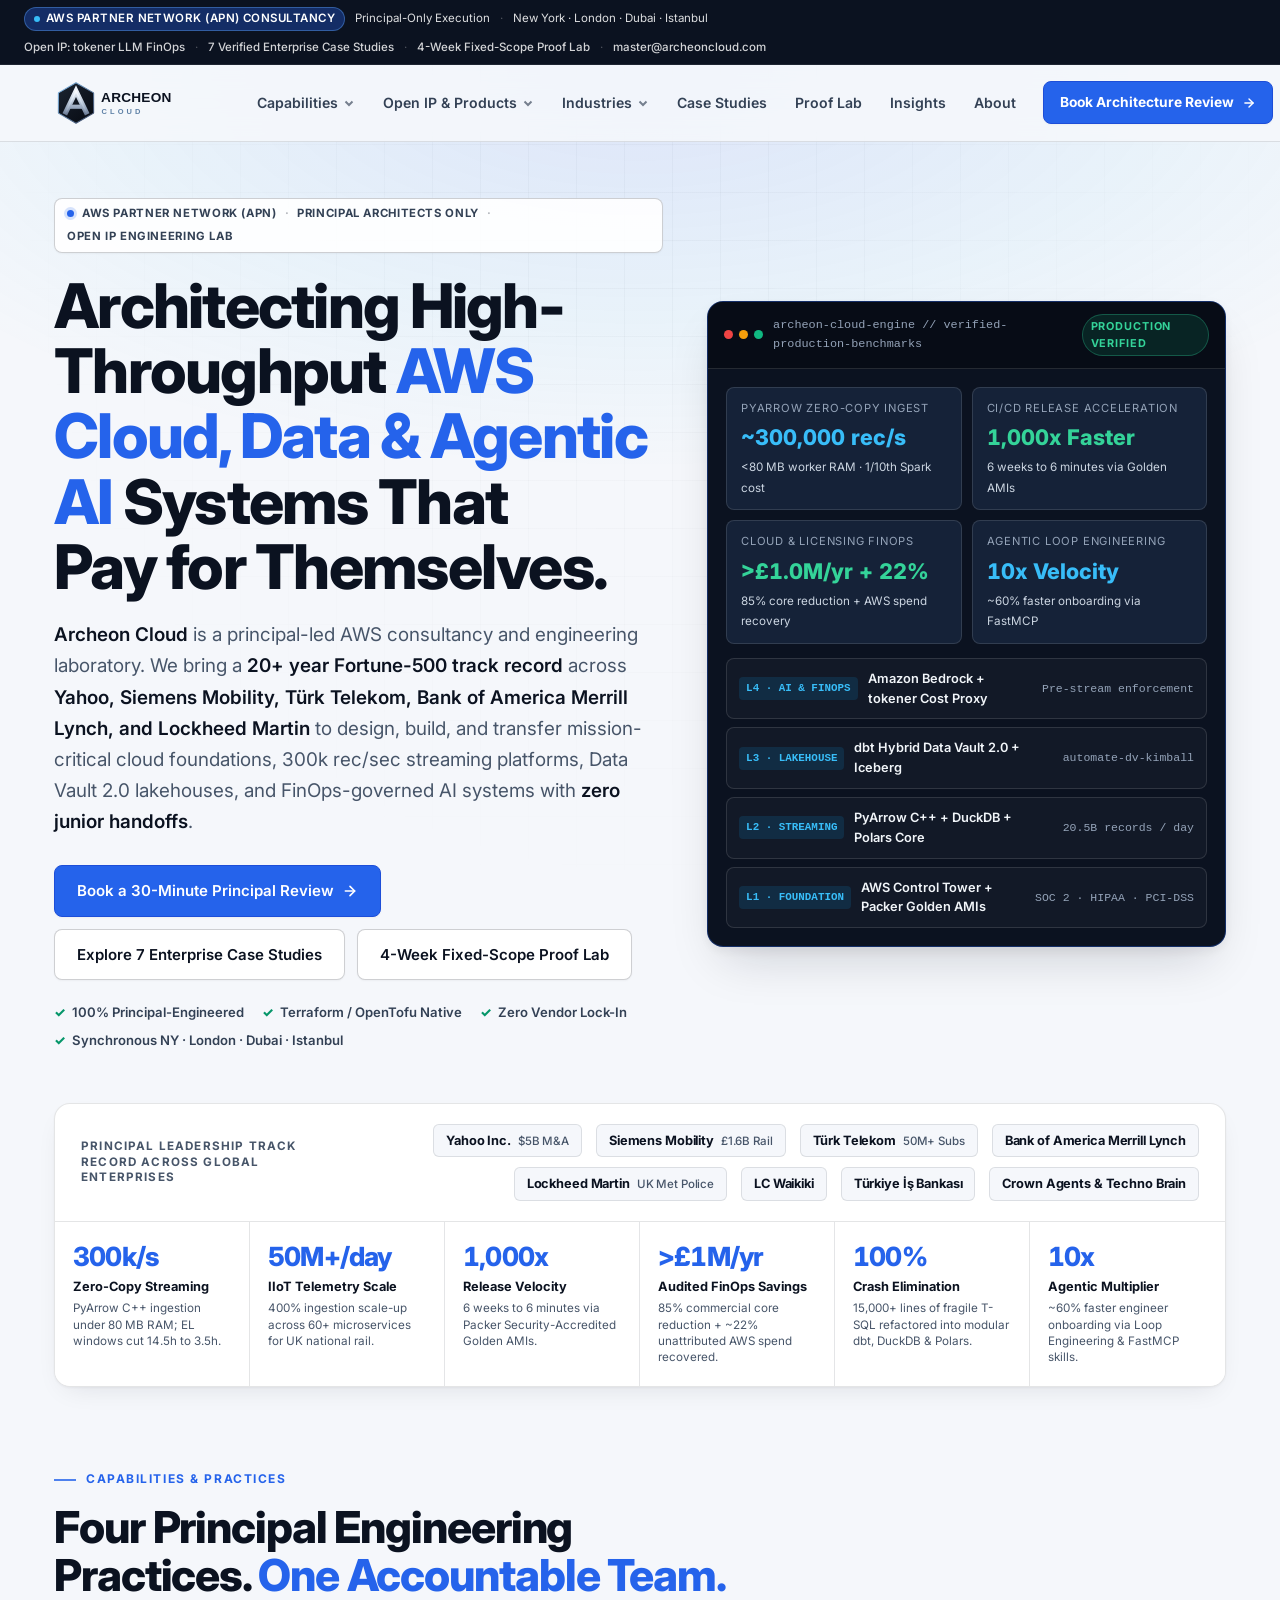
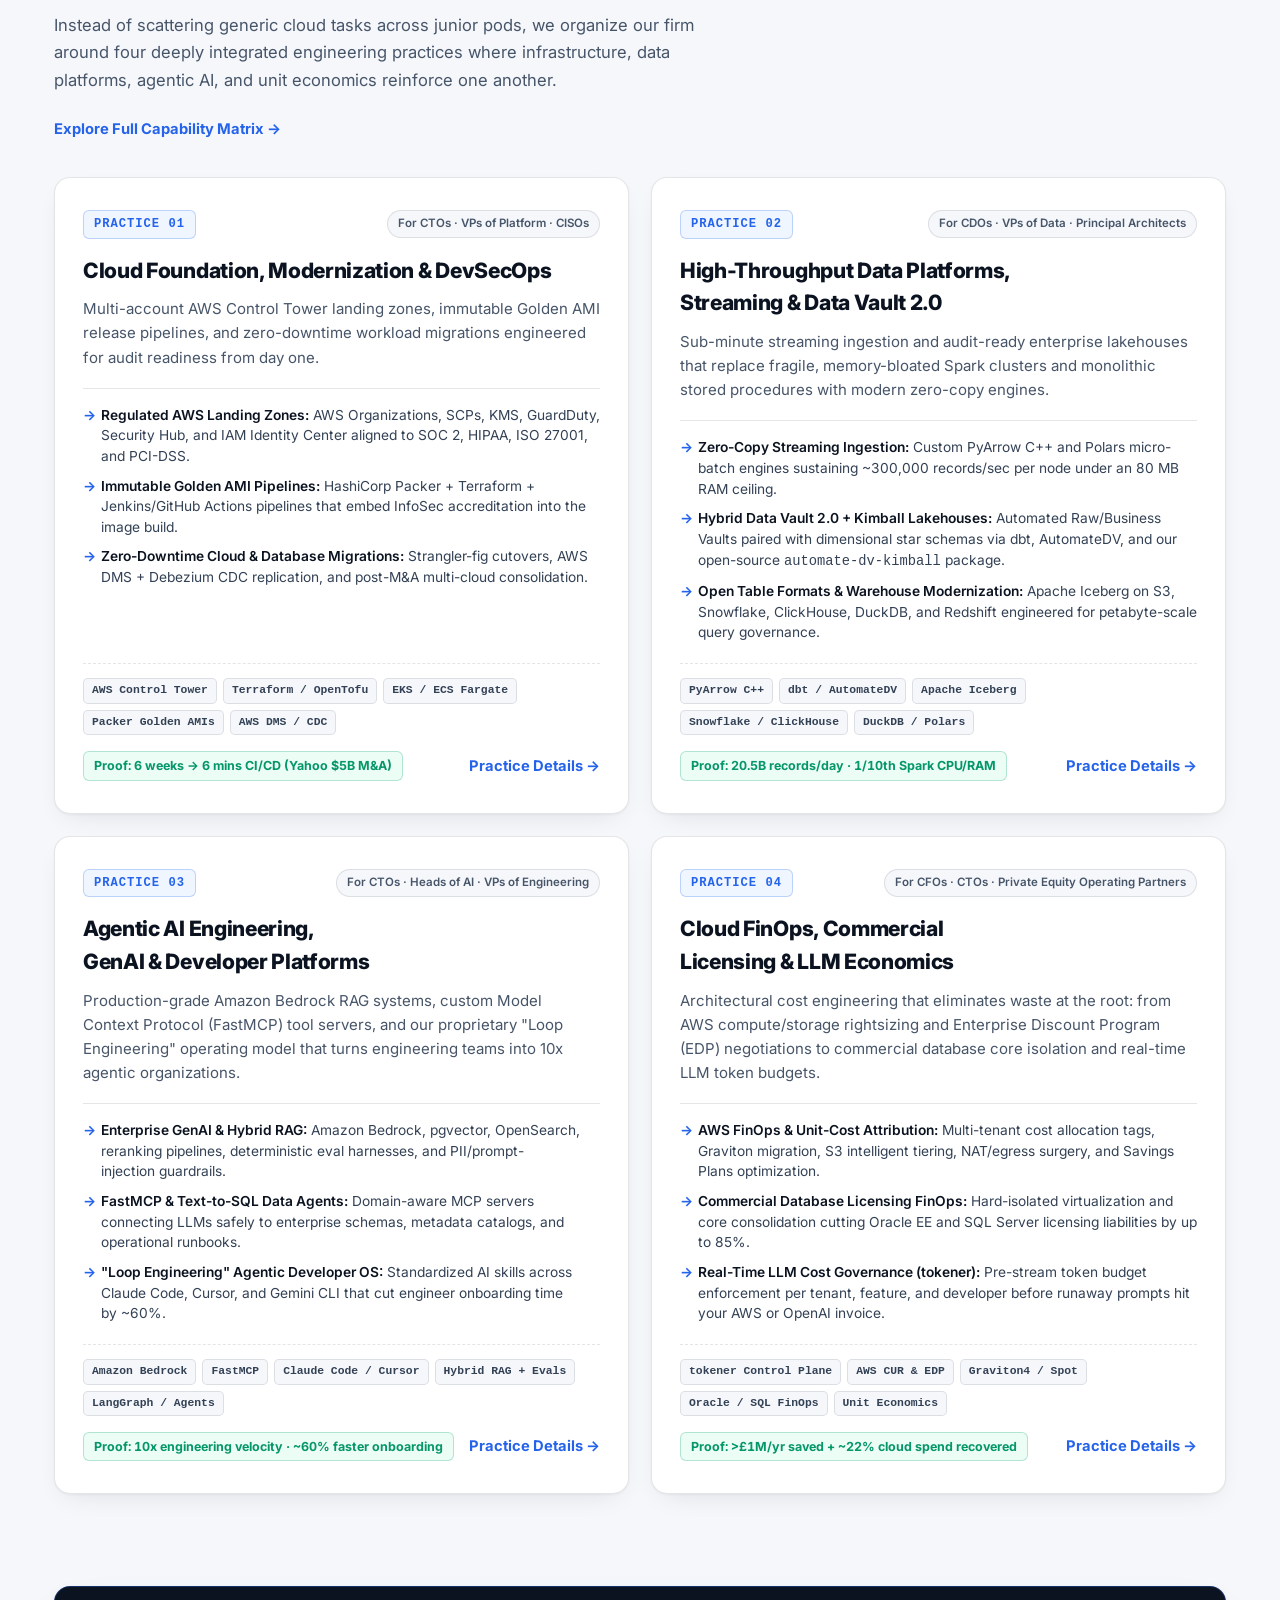
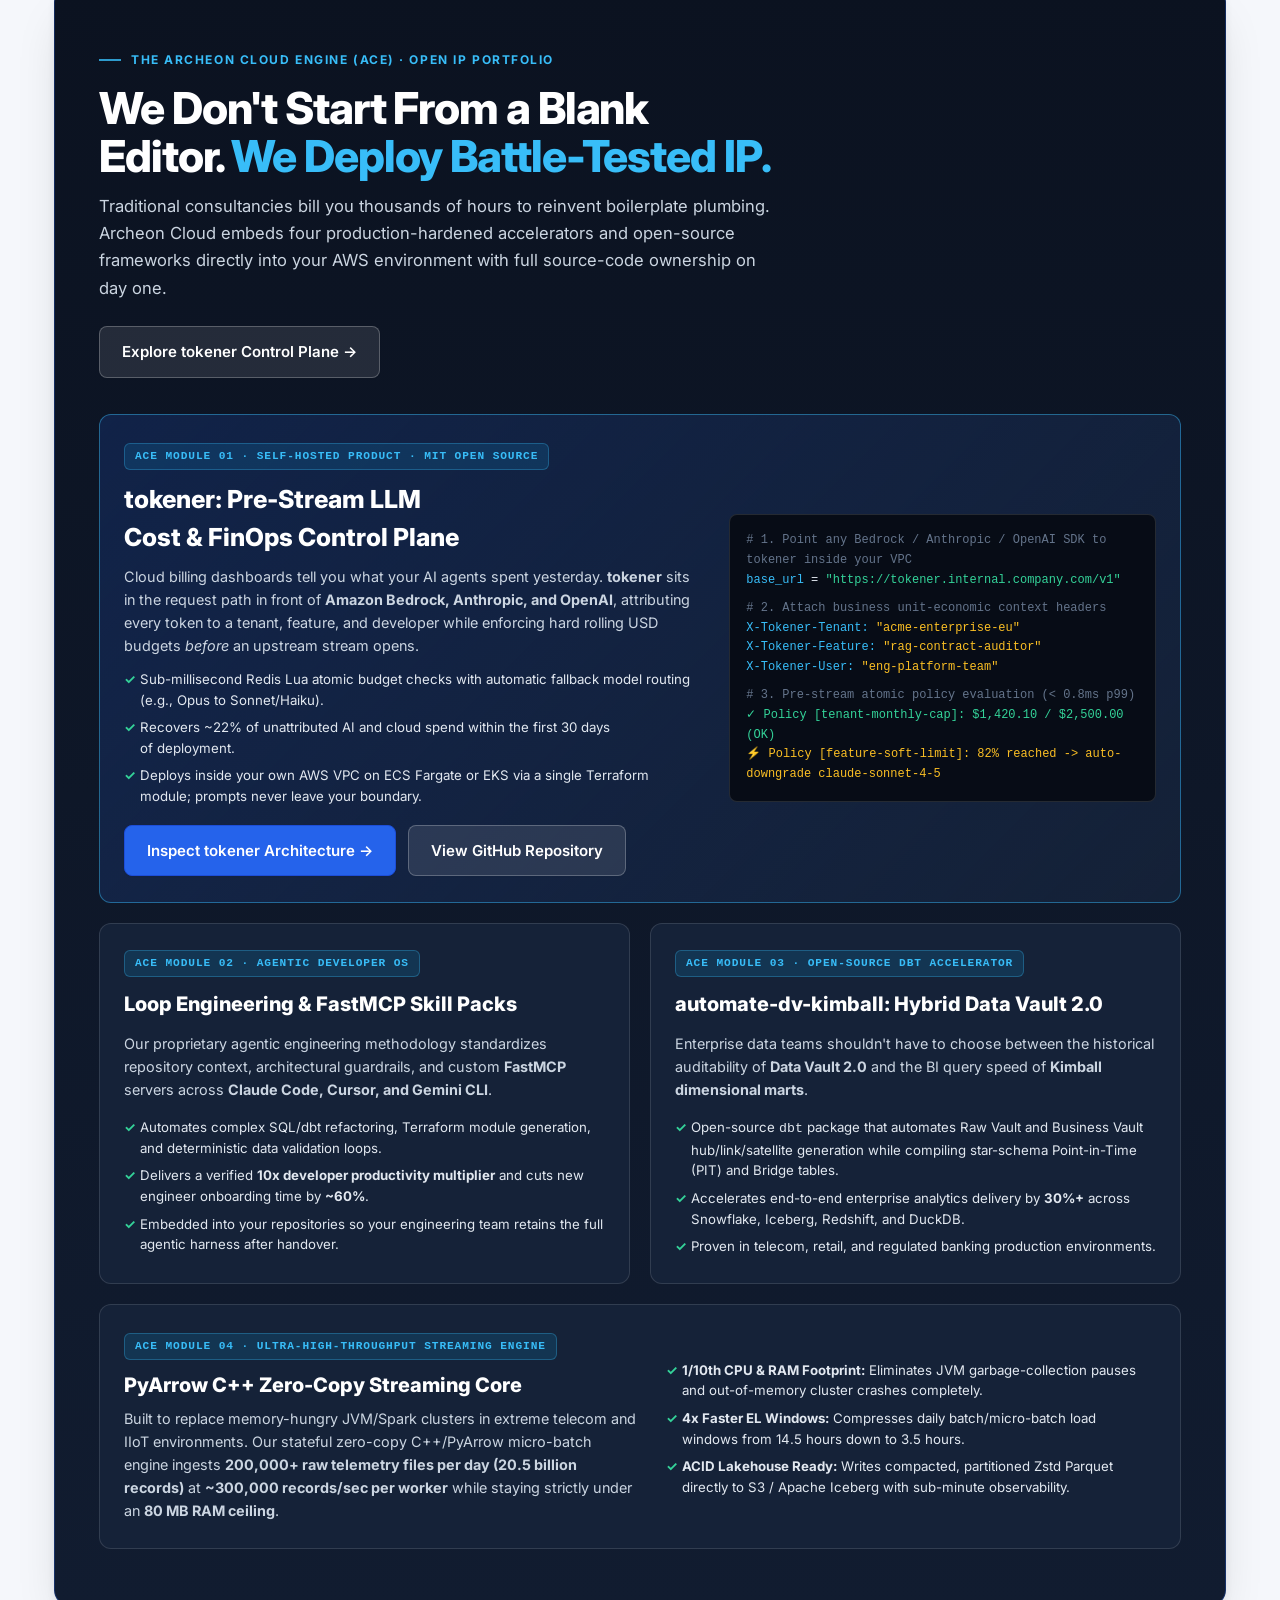
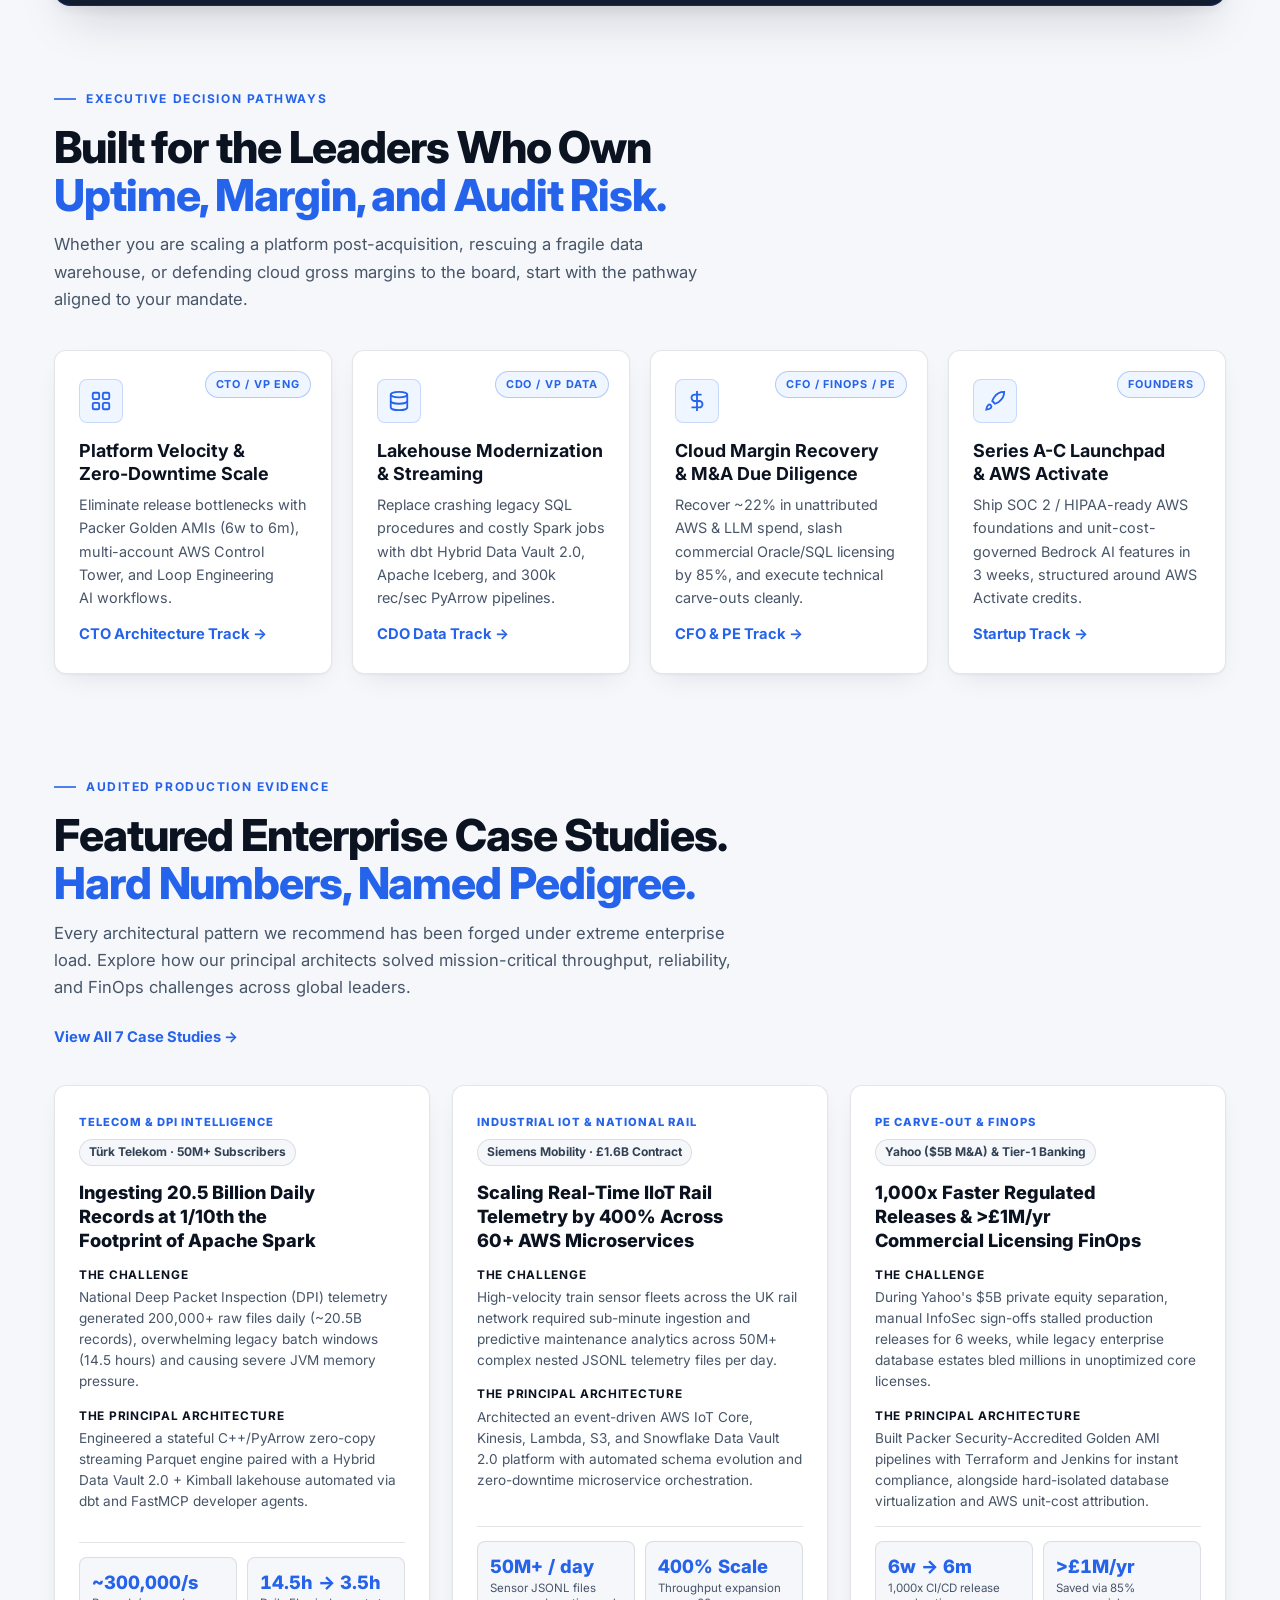
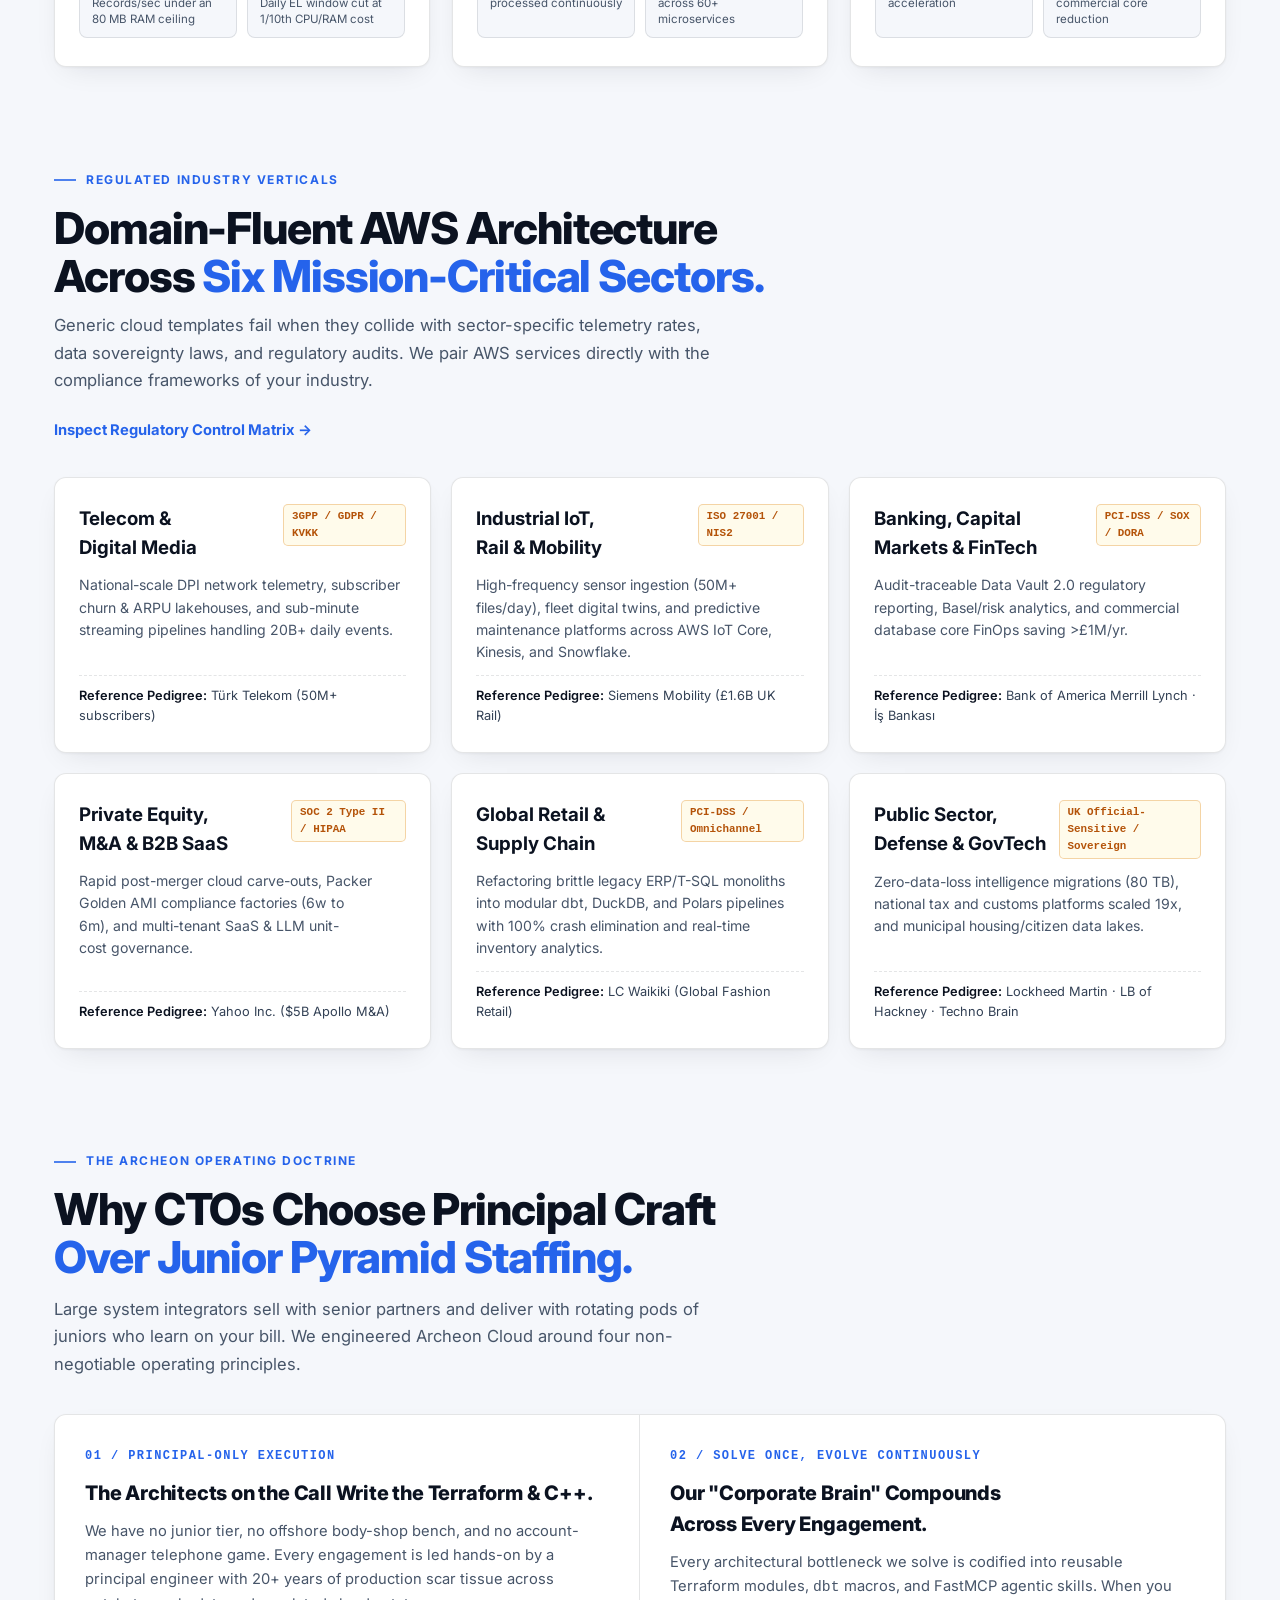
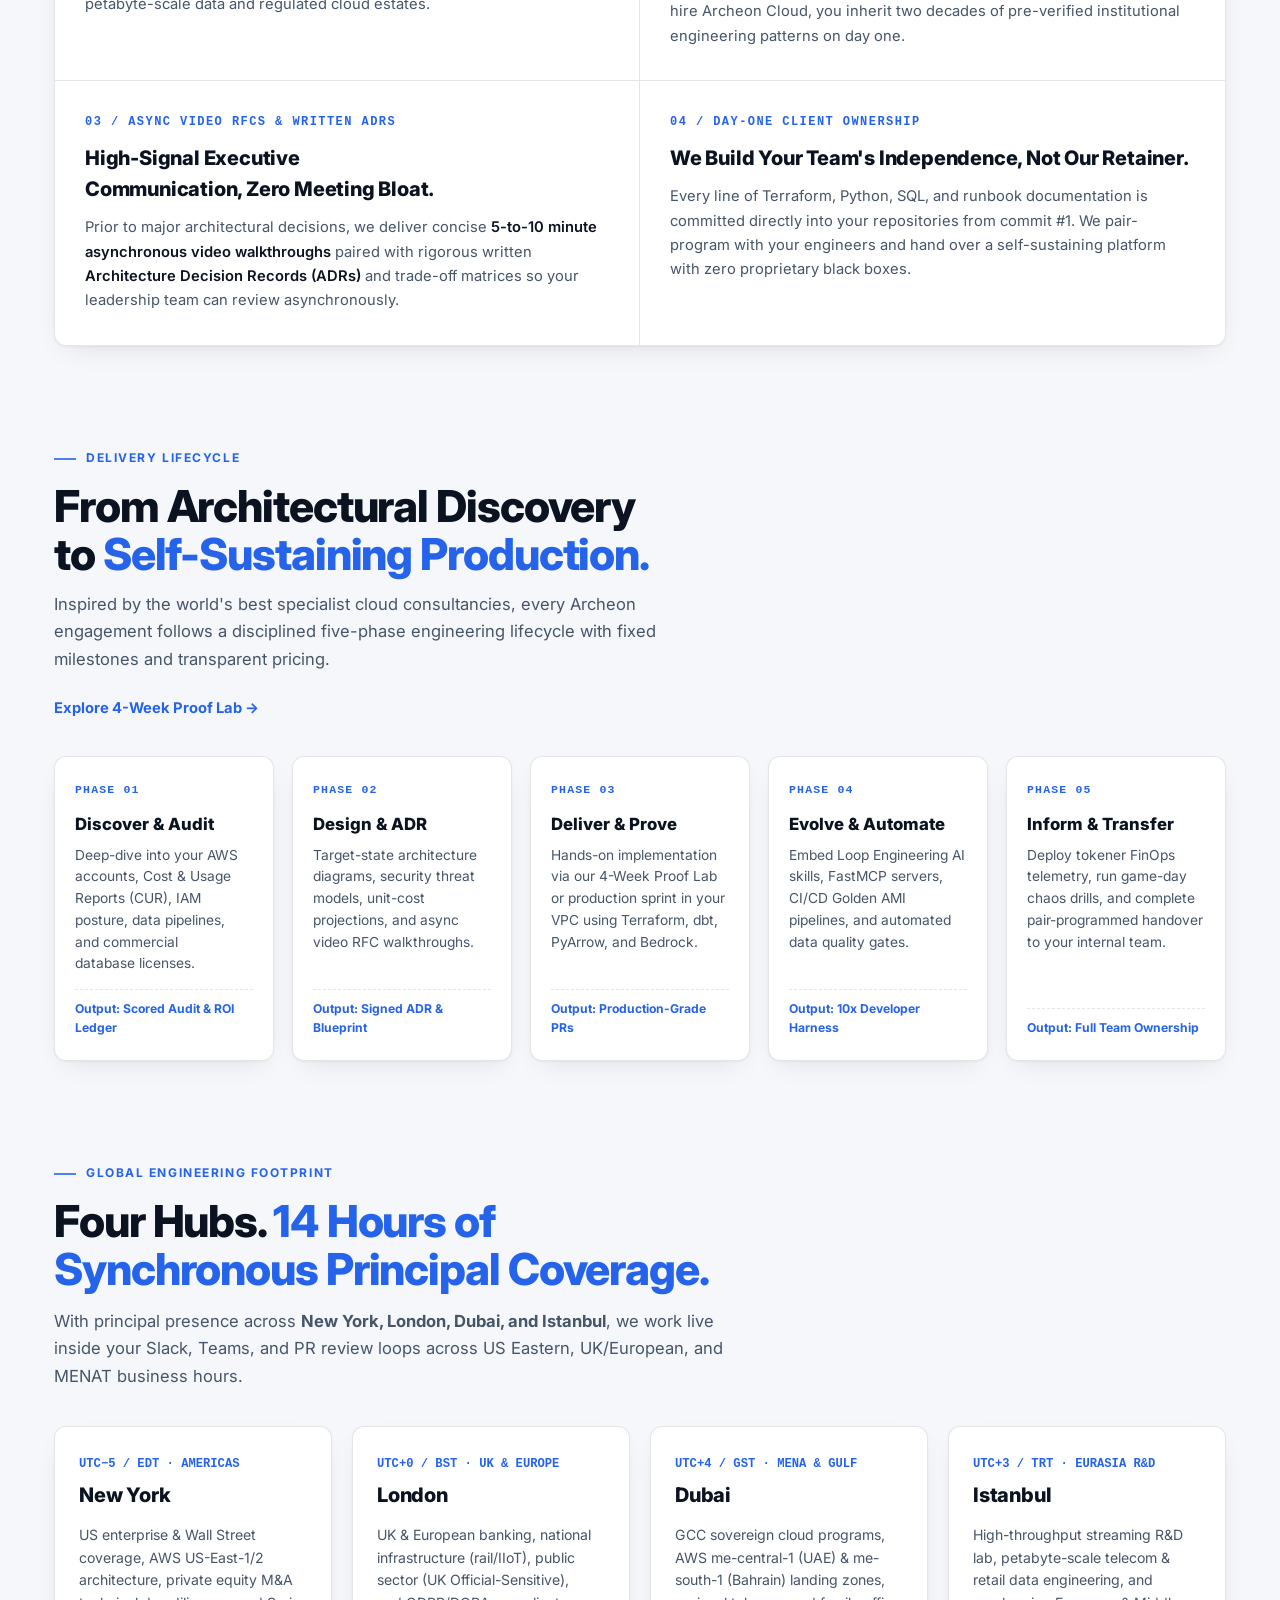
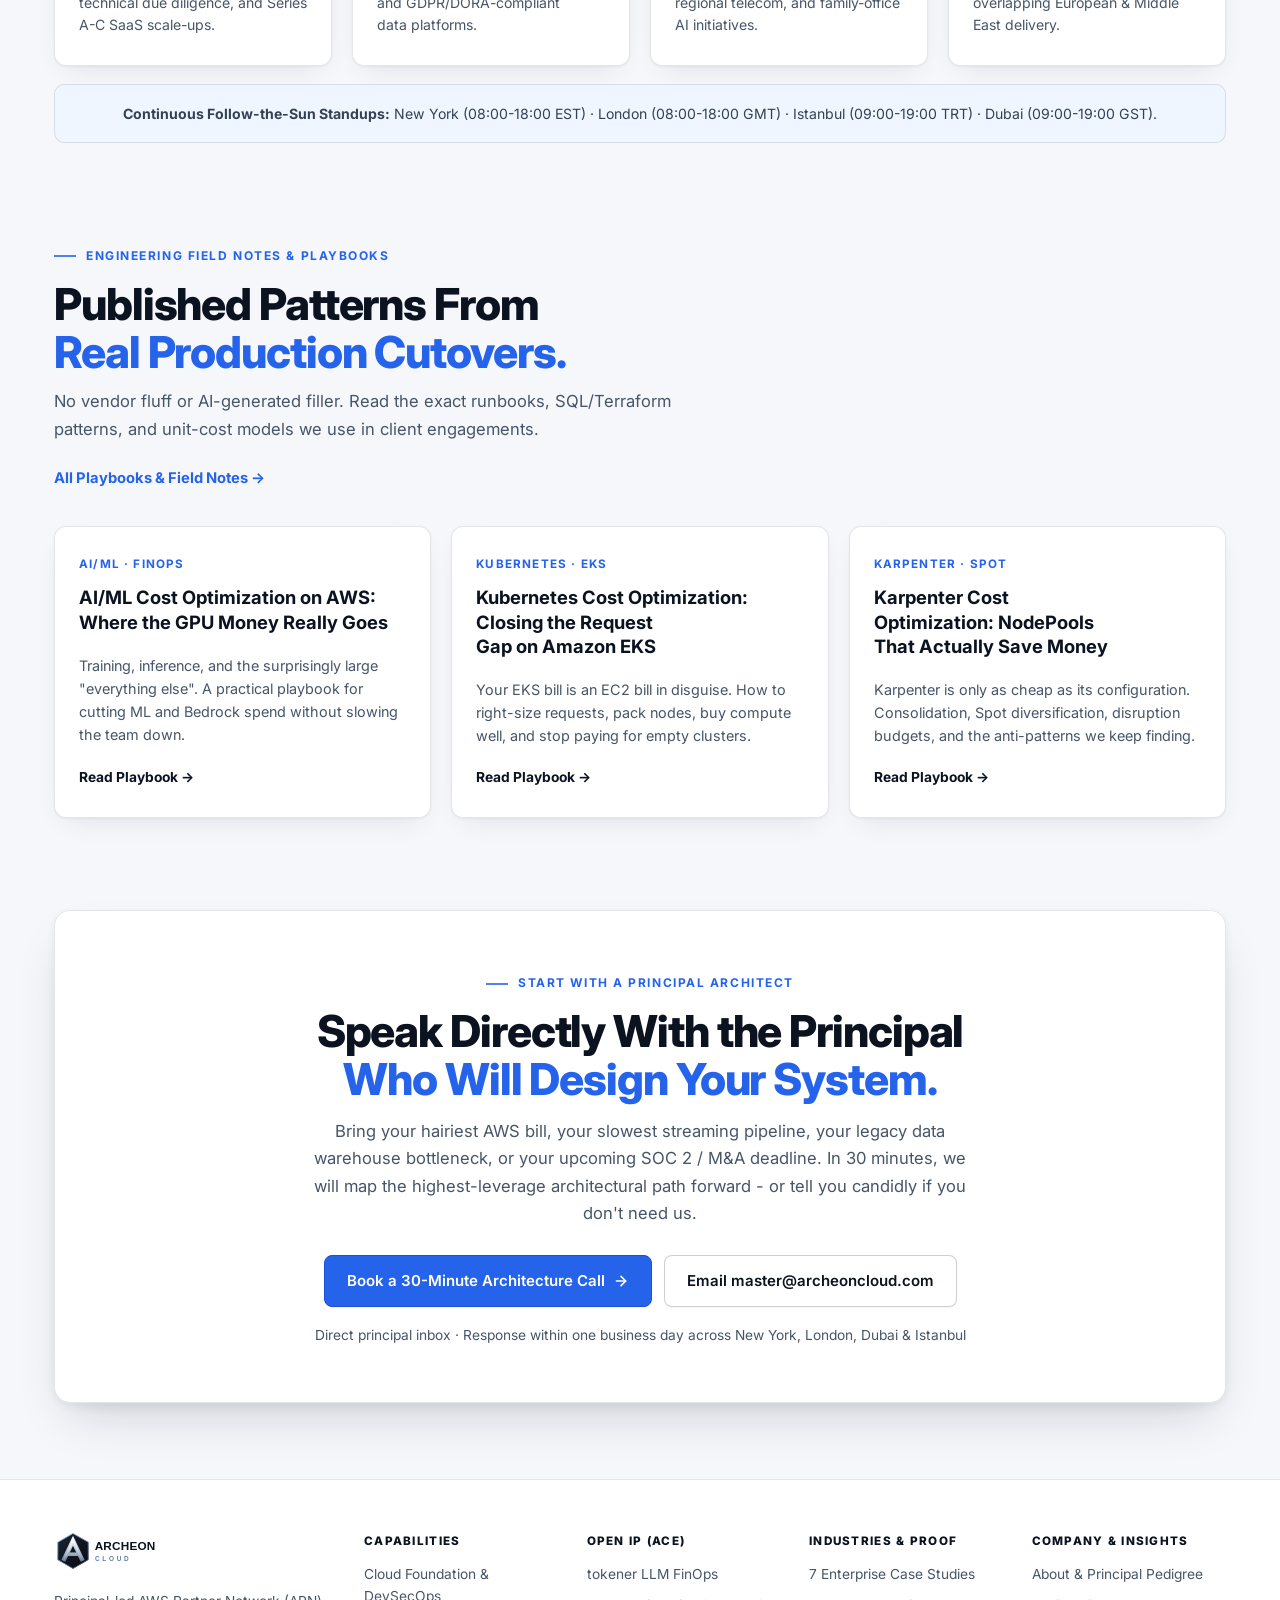
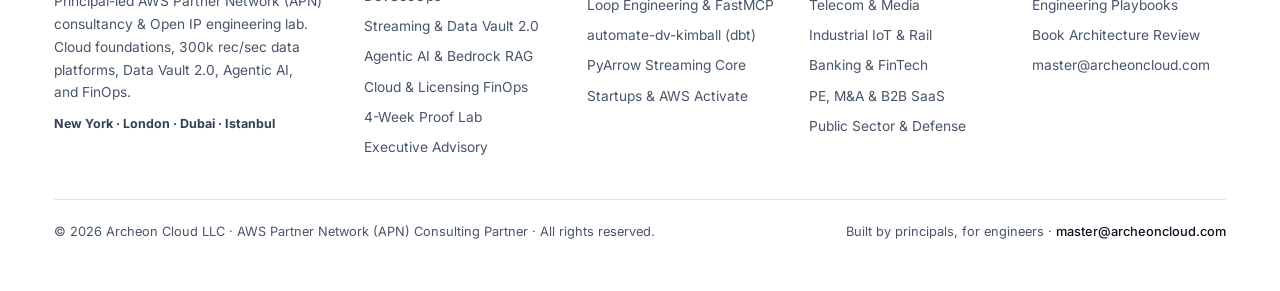
==== index.html @ 1dd48263 "Launch institutional static website for archeoncloud.com" ====
<!DOCTYPE html>
<html lang="en">
<head>
<meta charset="UTF-8" />
<meta name="viewport" content="width=device-width, initial-scale=1.0" />
<title>Archeon Cloud - Principal AWS Architecture, Data Platforms, Agentic AI &amp; FinOps Consultancy</title>
<meta name="description" content="Archeon Cloud LLC is a principal-led AWS Partner Network (APN) consultancy and Open IP engineering lab. We architect regulated AWS landing zones, 300k rec/sec zero-copy streaming data platforms, Data Vault 2.0 lakehouses, Agentic AI systems, and FinOps control planes across New York, London, Dubai, and Istanbul." />
<meta name="keywords" content="AWS Partner Network Consultancy, AWS Landing Zone, Cloud FinOps, Data Vault 2.0, dbt, PyArrow Streaming, Apache Iceberg, Agentic AI, Amazon Bedrock, tokener, LLM Cost Attribution, M&amp;A Cloud Due Diligence" />
<meta property="og:title" content="Archeon Cloud - Principal AWS Architecture, Data Platforms, Agentic AI &amp; FinOps" />
<meta property="og:description" content="Hands-on principal AWS architects with a 20+ year fortune-500 track record (Yahoo, Siemens Mobility, Türk Telekom, Bank of America Merrill Lynch, Lockheed Martin). Zero junior handoffs." />
<meta property="og:type" content="website" />
<meta property="og:url" content="https://archeoncloud.com/" />
<meta property="og:image" content="https://archeoncloud.com/assets/logo.svg" />
<meta name="twitter:card" content="summary_large_image" />
<meta name="theme-color" content="#0B1220" />
<link rel="icon" type="image/png" sizes="32x32" href="./assets/favicon.png" />
<link rel="apple-touch-icon" href="./assets/mark.png" />
<link rel="canonical" href="https://archeoncloud.com/" />
<link rel="preconnect" href="https://fonts.googleapis.com" />
<link rel="preconnect" href="https://fonts.gstatic.com" crossorigin />
<link href="https://fonts.googleapis.com/css2?family=Inter:wght@400;500;600;700;800;900&display=swap" rel="stylesheet" />
<link rel="stylesheet" href="./assets/style.css" />
</head>
<body>

<div class="aurora" aria-hidden="true"></div>
<div class="grid-fade" aria-hidden="true"></div>

<!-- Top Institutional APN Utility Bar -->
<div class="top-bar">
  <div class="top-bar__inner">
    <div class="top-bar__left">
      <span class="top-bar__pill"><span class="pulse"></span> AWS Partner Network (APN) Consultancy</span>
      <span>Principal-Only Execution</span>
      <span class="top-bar__sep">·</span>
      <span>New York · London · Dubai · Istanbul</span>
    </div>
    <div class="top-bar__right">
      <a href="./product/tokener/">Open IP: tokener LLM FinOps</a>
      <span class="top-bar__sep">·</span>
      <a href="./case-studies/">7 Verified Enterprise Case Studies</a>
      <span class="top-bar__sep">·</span>
      <a href="./poc/">4-Week Fixed-Scope Proof Lab</a>
      <span class="top-bar__sep">·</span>
      <a href="mailto:master@archeoncloud.com">master@archeoncloud.com</a>
    </div>
  </div>
</div>

<!-- Sticky Header & Mega-Menu Navigation -->
<div class="site-header-shell">
  <div class="wrap">
    <header class="site">
      <a class="brand" href="./" aria-label="Archeon Cloud home">
        <img src="./assets/logo.svg" alt="Archeon Cloud - Principal AWS Consultancy" />
      </a>
      <input type="checkbox" id="nav-toggle" class="nav-toggle" aria-hidden="true" />
      <label for="nav-toggle" class="nav-burger" aria-label="Toggle navigation"><span></span></label>
      <nav class="nav" aria-label="Primary">
        <div class="nav-item">
          <a href="./services/">
            Capabilities
            <svg class="nav-caret" viewBox="0 0 12 12" fill="none" stroke="currentColor" stroke-width="2"><path d="M2.5 4.5L6 8l3.5-3.5"/></svg>
          </a>
          <div class="nav-drop nav-drop--wide">
            <div class="nav-drop__head">4 Core Capability Practices &amp; Advisory</div>
            <a href="./services/#architecture">
              <strong>01 · Cloud Foundation &amp; DevSecOps</strong>
              <span>Multi-account AWS Control Tower, Terraform IaC, Golden AMIs, zero-downtime migration.</span>
            </a>
            <a href="./services/#streaming">
              <strong>02 · High-Throughput Data &amp; Data Vault 2.0</strong>
              <span>300k rec/sec PyArrow streaming, dbt Hybrid Data Vault 2.0, Iceberg &amp; Snowflake lakehouses.</span>
            </a>
            <a href="./services/#genai">
              <strong>03 · Agentic AI &amp; Developer Platforms</strong>
              <span>Amazon Bedrock RAG, FastMCP tool servers, Loop Engineering &amp; 10x agentic workflows.</span>
            </a>
            <a href="./services/#finops">
              <strong>04 · Cloud FinOps &amp; Commercial Licensing</strong>
              <span>22% cloud spend recovery, Oracle/SQL core optimization, tokener LLM unit economics.</span>
            </a>
            <a href="./consultancy/">
              <strong>Executive Advisory &amp; Fractional Principal</strong>
              <span>M&amp;A technical due diligence, architecture rescue, and board-grade roadmaps.</span>
            </a>
            <a href="./startups/">
              <strong>High-Growth Startups &amp; AWS Activate</strong>
              <span>SOC 2 / HIPAA-ready foundations in 3 weeks with credit-aligned co-funding.</span>
            </a>
          </div>
        </div>

        <div class="nav-item">
          <a href="./product/tokener/">
            Open IP &amp; Products
            <svg class="nav-caret" viewBox="0 0 12 12" fill="none" stroke="currentColor" stroke-width="2"><path d="M2.5 4.5L6 8l3.5-3.5"/></svg>
          </a>
          <div class="nav-drop">
            <div class="nav-drop__head">The Archeon Cloud Engine (ACE)</div>
            <a href="./product/tokener/">
              <strong>tokener · LLM FinOps Control Plane</strong>
              <span>Self-hosted pre-stream token budget enforcement &amp; real-time cost attribution for Bedrock, Anthropic &amp; OpenAI.</span>
            </a>
            <a href="./services/#genai">
              <strong>Loop Engineering &amp; AI Skills OS</strong>
              <span>Reusable FastMCP servers &amp; agentic context protocols delivering 10x developer velocity.</span>
            </a>
            <a href="./services/#data-vault">
              <strong>automate-dv-kimball · Open-Source dbt IP</strong>
              <span>Automated Raw/Business Data Vault 2.0 to dimensional Kimball star-schema accelerator.</span>
            </a>
            <a href="./services/#streaming">
              <strong>PyArrow C++ Zero-Copy Streaming Core</strong>
              <span>300k records/sec micro-batch Parquet engine running under 80 MB RAM at 1/10th Spark cost.</span>
            </a>
          </div>
        </div>

        <div class="nav-item">
          <a href="./industries/">
            Industries
            <svg class="nav-caret" viewBox="0 0 12 12" fill="none" stroke="currentColor" stroke-width="2"><path d="M2.5 4.5L6 8l3.5-3.5"/></svg>
          </a>
          <div class="nav-drop nav-drop--wide">
            <div class="nav-drop__head">Regulated &amp; High-Velocity Verticals</div>
            <a href="./industries/#telecom">
              <strong>Telecom &amp; Digital Media</strong>
              <span>50M+ subscriber DPI telemetry, 20.5B daily records, sub-minute observability.</span>
            </a>
            <a href="./industries/#iiot">
              <strong>Industrial IoT, Rail &amp; Mobility</strong>
              <span>50M+ daily sensor files, fleet digital twins, predictive maintenance on AWS.</span>
            </a>
            <a href="./industries/#fintech">
              <strong>Banking, Capital Markets &amp; FinTech</strong>
              <span>PCI-DSS, SOX &amp; GDPR lakehouses, risk analytics, commercial database FinOps.</span>
            </a>
            <a href="./industries/#pe-saas">
              <strong>Private Equity, M&amp;A &amp; B2B SaaS</strong>
              <span>Post-merger cloud carve-outs, 1,000x CI/CD acceleration, SaaS unit economics.</span>
            </a>
            <a href="./industries/#retail">
              <strong>Global Retail &amp; Supply Chain</strong>
              <span>Omnichannel demand forecasting, 100% crash elimination via dbt &amp; DuckDB.</span>
            </a>
            <a href="./industries/#govtech">
              <strong>Public Sector, Defense &amp; GovTech</strong>
              <span>Air-gapped migrations, 80 TB intelligence archives, 19x national tax platform scale.</span>
            </a>
          </div>
        </div>

        <a href="./case-studies/">Case Studies</a>
        <a href="./poc/">Proof Lab</a>
        <a href="./blog/">Insights</a>
        <a href="./about/">About</a>
      </nav>
      <a class="nav-cta" href="./contact/">
        Book Architecture Review
        <svg width="14" height="14" viewBox="0 0 24 24" fill="none" stroke="currentColor" stroke-width="2.4" stroke-linecap="round" stroke-linejoin="round"><path d="M5 12h14"/><path d="m12 5 7 7-7 7"/></svg>
      </a>
    </header>
  </div>
</div>

<div class="wrap">
  <main>
    <!-- Hero: Asymmetric Institutional Split + Live Architectural Telemetry Console -->
    <section class="hero-split">
      <div>
        <div class="badge">
          <span class="dot"></span>
          <span>AWS Partner Network (APN)</span>
          <span class="sep">·</span>
          <span>Principal Architects Only</span>
          <span class="sep">·</span>
          <span>Open IP Engineering Lab</span>
        </div>
        <h1>
          Architecting High-Throughput <span class="grad">AWS Cloud, Data &amp; Agentic AI</span> Systems That Pay for Themselves.
        </h1>
        <p class="lede">
          <strong>Archeon Cloud</strong> is a principal-led AWS consultancy and engineering laboratory.
          We bring a <strong>20+ year Fortune-500 track record</strong> across <strong>Yahoo, Siemens Mobility, Türk Telekom, Bank of America Merrill Lynch, and Lockheed Martin</strong> to design, build, and transfer mission-critical cloud foundations, 300k rec/sec streaming platforms, Data Vault 2.0 lakehouses, and FinOps-governed AI systems with <strong>zero junior handoffs</strong>.
        </p>
        <div class="cta-row" style="margin-top: 28px;">
          <a class="btn" href="./contact/">
            Book a 30-Minute Principal Review
            <svg width="16" height="16" viewBox="0 0 24 24" fill="none" stroke="currentColor" stroke-width="2.4" stroke-linecap="round" stroke-linejoin="round"><path d="M5 12h14"/><path d="m12 5 7 7-7 7"/></svg>
          </a>
          <a class="btn btn--ghost" href="./case-studies/">Explore 7 Enterprise Case Studies</a>
          <a class="btn btn--ghost" href="./poc/">4-Week Fixed-Scope Proof Lab</a>
        </div>
        <div class="tk-facts" style="margin-top: 22px;">
          <span>100% Principal-Engineered</span>
          <span>Terraform / OpenTofu Native</span>
          <span>Zero Vendor Lock-In</span>
          <span>Synchronous NY · London · Dubai · Istanbul</span>
        </div>
      </div>

      <!-- Right Column: Architectural Telemetry Console -->
      <aside class="arch-console" aria-label="Archeon Cloud Engine Verified Production Telemetry">
        <div class="arch-console__bar">
          <div class="arch-console__dots" aria-hidden="true"><span></span><span></span><span></span></div>
          <span class="arch-console__title">archeon-cloud-engine // verified-production-benchmarks</span>
          <span class="arch-console__status">Production Verified</span>
        </div>
        <div class="arch-console__body">
          <div class="arch-console__kpis">
            <div class="arch-kpi">
              <span class="arch-kpi__label">PyArrow Zero-Copy Ingest</span>
              <span class="arch-kpi__val arch-kpi__val--accent">~300,000 rec/s</span>
              <span class="arch-kpi__sub">&lt;80 MB worker RAM · 1/10th Spark cost</span>
            </div>
            <div class="arch-kpi">
              <span class="arch-kpi__label">CI/CD Release Acceleration</span>
              <span class="arch-kpi__val arch-kpi__val--green">1,000x Faster</span>
              <span class="arch-kpi__sub">6 weeks to 6 minutes via Golden AMIs</span>
            </div>
            <div class="arch-kpi">
              <span class="arch-kpi__label">Cloud &amp; Licensing FinOps</span>
              <span class="arch-kpi__val arch-kpi__val--green">&gt;£1.0M/yr + 22%</span>
              <span class="arch-kpi__sub">85% core reduction + AWS spend recovery</span>
            </div>
            <div class="arch-kpi">
              <span class="arch-kpi__label">Agentic Loop Engineering</span>
              <span class="arch-kpi__val arch-kpi__val--accent">10x Velocity</span>
              <span class="arch-kpi__sub">~60% faster onboarding via FastMCP</span>
            </div>
          </div>

          <div class="arch-console__layers">
            <div class="arch-layer">
              <span class="arch-layer__tag">L4 · AI &amp; FINOPS</span>
              <span class="arch-layer__name">Amazon Bedrock + tokener Cost Proxy</span>
              <span class="arch-layer__meta">Pre-stream enforcement</span>
            </div>
            <div class="arch-layer">
              <span class="arch-layer__tag">L3 · LAKEHOUSE</span>
              <span class="arch-layer__name">dbt Hybrid Data Vault 2.0 + Iceberg</span>
              <span class="arch-layer__meta">automate-dv-kimball</span>
            </div>
            <div class="arch-layer">
              <span class="arch-layer__tag">L2 · STREAMING</span>
              <span class="arch-layer__name">PyArrow C++ + DuckDB + Polars Core</span>
              <span class="arch-layer__meta">20.5B records / day</span>
            </div>
            <div class="arch-layer">
              <span class="arch-layer__tag">L1 · FOUNDATION</span>
              <span class="arch-layer__name">AWS Control Tower + Packer Golden AMIs</span>
              <span class="arch-layer__meta">SOC 2 · HIPAA · PCI-DSS</span>
            </div>
          </div>
        </div>
      </aside>
    </section>

    <!-- Enterprise Pedigree & 6-Column Verified Impact Strip -->
    <section aria-label="Enterprise Production Pedigree and Audited Metrics">
      <div class="pedigree-box">
        <div class="pedigree-logos">
          <div class="pedigree-logos__label">
            Principal Leadership Track Record Across Global Enterprises
          </div>
          <div class="pedigree-logos__list">
            <span class="client-chip">Yahoo Inc. <small>$5B M&amp;A</small></span>
            <span class="client-chip">Siemens Mobility <small>£1.6B Rail</small></span>
            <span class="client-chip">Türk Telekom <small>50M+ Subs</small></span>
            <span class="client-chip">Bank of America Merrill Lynch</span>
            <span class="client-chip">Lockheed Martin <small>UK Met Police</small></span>
            <span class="client-chip">LC Waikiki</span>
            <span class="client-chip">Türkiye İş Bankası</span>
            <span class="client-chip">Crown Agents &amp; Techno Brain</span>
          </div>
        </div>

        <div class="kpi-strip">
          <div class="kpi-cell">
            <div class="kpi-cell__num">300k/s</div>
            <div class="kpi-cell__title">Zero-Copy Streaming</div>
            <div class="kpi-cell__desc">PyArrow C++ ingestion under 80 MB RAM; EL windows cut 14.5h to 3.5h.</div>
          </div>
          <div class="kpi-cell">
            <div class="kpi-cell__num">50M+/day</div>
            <div class="kpi-cell__title">IIoT Telemetry Scale</div>
            <div class="kpi-cell__desc">400% ingestion scale-up across 60+ microservices for UK national rail.</div>
          </div>
          <div class="kpi-cell">
            <div class="kpi-cell__num">1,000x</div>
            <div class="kpi-cell__title">Release Velocity</div>
            <div class="kpi-cell__desc">6 weeks to 6 minutes via Packer Security-Accredited Golden AMIs.</div>
          </div>
          <div class="kpi-cell">
            <div class="kpi-cell__num">&gt;£1M/yr</div>
            <div class="kpi-cell__title">Audited FinOps Savings</div>
            <div class="kpi-cell__desc">85% commercial core reduction + ~22% unattributed AWS spend recovered.</div>
          </div>
          <div class="kpi-cell">
            <div class="kpi-cell__num">100%</div>
            <div class="kpi-cell__title">Crash Elimination</div>
            <div class="kpi-cell__desc">15,000+ lines of fragile T-SQL refactored into modular dbt, DuckDB &amp; Polars.</div>
          </div>
          <div class="kpi-cell">
            <div class="kpi-cell__num">10x</div>
            <div class="kpi-cell__title">Agentic Multiplier</div>
            <div class="kpi-cell__desc">~60% faster engineer onboarding via Loop Engineering &amp; FastMCP skills.</div>
          </div>
        </div>
      </div>
    </section>

    <!-- Section 1: 4 Core Capability Practices -->
    <section class="block" id="capabilities">
      <div class="head-row">
        <div>
          <div class="eyebrow">Capabilities &amp; Practices</div>
          <h2>Four Principal Engineering Practices. <span class="grad">One Accountable Team.</span></h2>
          <p class="sub">
            Instead of scattering generic cloud tasks across junior pods, we organize our firm around four deeply integrated engineering practices where infrastructure, data platforms, agentic AI, and unit economics reinforce one another.
          </p>
        </div>
        <a class="link" href="./services/">Explore Full Capability Matrix →</a>
      </div>

      <div class="practice-grid">
        <!-- Practice 01 -->
        <article class="practice-card">
          <div>
            <div class="practice-card__top">
              <span class="practice-card__num">Practice 01</span>
              <span class="practice-card__persona">For CTOs · VPs of Platform · CISOs</span>
            </div>
            <h3>Cloud Foundation, Modernization &amp; DevSecOps</h3>
            <p class="practice-card__desc">
              Multi-account AWS Control Tower landing zones, immutable Golden AMI release pipelines, and zero-downtime workload migrations engineered for audit readiness from day one.
            </p>
            <ul class="practice-card__list">
              <li><strong>Regulated AWS Landing Zones:</strong> AWS Organizations, SCPs, KMS, GuardDuty, Security Hub, and IAM Identity Center aligned to SOC 2, HIPAA, ISO 27001, and PCI-DSS.</li>
              <li><strong>Immutable Golden AMI Pipelines:</strong> HashiCorp Packer + Terraform + Jenkins/GitHub Actions pipelines that embed InfoSec accreditation into the image build.</li>
              <li><strong>Zero-Downtime Cloud &amp; Database Migrations:</strong> Strangler-fig cutovers, AWS DMS + Debezium CDC replication, and post-M&amp;A multi-cloud consolidation.</li>
            </ul>
          </div>
          <div>
            <div class="tech-tags">
              <span class="tech-tag">AWS Control Tower</span>
              <span class="tech-tag">Terraform / OpenTofu</span>
              <span class="tech-tag">EKS / ECS Fargate</span>
              <span class="tech-tag">Packer Golden AMIs</span>
              <span class="tech-tag">AWS DMS / CDC</span>
            </div>
            <div class="practice-card__foot">
              <span class="practice-card__metric">Proof: 6 weeks → 6 mins CI/CD (Yahoo $5B M&amp;A)</span>
              <a class="link" href="./services/#architecture">Practice Details →</a>
            </div>
          </div>
        </article>

        <!-- Practice 02 -->
        <article class="practice-card">
          <div>
            <div class="practice-card__top">
              <span class="practice-card__num">Practice 02</span>
              <span class="practice-card__persona">For CDOs · VPs of Data · Principal Architects</span>
            </div>
            <h3>High-Throughput Data Platforms, Streaming &amp; Data Vault 2.0</h3>
            <p class="practice-card__desc">
              Sub-minute streaming ingestion and audit-ready enterprise lakehouses that replace fragile, memory-bloated Spark clusters and monolithic stored procedures with modern zero-copy engines.
            </p>
            <ul class="practice-card__list">
              <li><strong>Zero-Copy Streaming Ingestion:</strong> Custom PyArrow C++ and Polars micro-batch engines sustaining ~300,000 records/sec per node under an 80 MB RAM ceiling.</li>
              <li><strong>Hybrid Data Vault 2.0 + Kimball Lakehouses:</strong> Automated Raw/Business Vaults paired with dimensional star schemas via dbt, AutomateDV, and our open-source <code>automate-dv-kimball</code> package.</li>
              <li><strong>Open Table Formats &amp; Warehouse Modernization:</strong> Apache Iceberg on S3, Snowflake, ClickHouse, DuckDB, and Redshift engineered for petabyte-scale query governance.</li>
            </ul>
          </div>
          <div>
            <div class="tech-tags">
              <span class="tech-tag">PyArrow C++</span>
              <span class="tech-tag">dbt / AutomateDV</span>
              <span class="tech-tag">Apache Iceberg</span>
              <span class="tech-tag">Snowflake / ClickHouse</span>
              <span class="tech-tag">DuckDB / Polars</span>
            </div>
            <div class="practice-card__foot">
              <span class="practice-card__metric">Proof: 20.5B records/day · 1/10th Spark CPU/RAM</span>
              <a class="link" href="./services/#streaming">Practice Details →</a>
            </div>
          </div>
        </article>

        <!-- Practice 03 -->
        <article class="practice-card">
          <div>
            <div class="practice-card__top">
              <span class="practice-card__num">Practice 03</span>
              <span class="practice-card__persona">For CTOs · Heads of AI · VPs of Engineering</span>
            </div>
            <h3>Agentic AI Engineering, GenAI &amp; Developer Platforms</h3>
            <p class="practice-card__desc">
              Production-grade Amazon Bedrock RAG systems, custom Model Context Protocol (FastMCP) tool servers, and our proprietary "Loop Engineering" operating model that turns engineering teams into 10x agentic organizations.
            </p>
            <ul class="practice-card__list">
              <li><strong>Enterprise GenAI &amp; Hybrid RAG:</strong> Amazon Bedrock, pgvector, OpenSearch, reranking pipelines, deterministic eval harnesses, and PII/prompt-injection guardrails.</li>
              <li><strong>FastMCP &amp; Text-to-SQL Data Agents:</strong> Domain-aware MCP servers connecting LLMs safely to enterprise schemas, metadata catalogs, and operational runbooks.</li>
              <li><strong>"Loop Engineering" Agentic Developer OS:</strong> Standardized AI skills across Claude Code, Cursor, and Gemini CLI that cut engineer onboarding time by ~60%.</li>
            </ul>
          </div>
          <div>
            <div class="tech-tags">
              <span class="tech-tag">Amazon Bedrock</span>
              <span class="tech-tag">FastMCP</span>
              <span class="tech-tag">Claude Code / Cursor</span>
              <span class="tech-tag">Hybrid RAG + Evals</span>
              <span class="tech-tag">LangGraph / Agents</span>
            </div>
            <div class="practice-card__foot">
              <span class="practice-card__metric">Proof: 10x engineering velocity · ~60% faster onboarding</span>
              <a class="link" href="./services/#genai">Practice Details →</a>
            </div>
          </div>
        </article>

        <!-- Practice 04 -->
        <article class="practice-card">
          <div>
            <div class="practice-card__top">
              <span class="practice-card__num">Practice 04</span>
              <span class="practice-card__persona">For CFOs · CTOs · Private Equity Operating Partners</span>
            </div>
            <h3>Cloud FinOps, Commercial Licensing &amp; LLM Economics</h3>
            <p class="practice-card__desc">
              Architectural cost engineering that eliminates waste at the root: from AWS compute/storage rightsizing and Enterprise Discount Program (EDP) negotiations to commercial database core isolation and real-time LLM token budgets.
            </p>
            <ul class="practice-card__list">
              <li><strong>AWS FinOps &amp; Unit-Cost Attribution:</strong> Multi-tenant cost allocation tags, Graviton migration, S3 intelligent tiering, NAT/egress surgery, and Savings Plans optimization.</li>
              <li><strong>Commercial Database Licensing FinOps:</strong> Hard-isolated virtualization and core consolidation cutting Oracle EE and SQL Server licensing liabilities by up to 85%.</li>
              <li><strong>Real-Time LLM Cost Governance (tokener):</strong> Pre-stream token budget enforcement per tenant, feature, and developer before runaway prompts hit your AWS or OpenAI invoice.</li>
            </ul>
          </div>
          <div>
            <div class="tech-tags">
              <span class="tech-tag">tokener Control Plane</span>
              <span class="tech-tag">AWS CUR &amp; EDP</span>
              <span class="tech-tag">Graviton4 / Spot</span>
              <span class="tech-tag">Oracle / SQL FinOps</span>
              <span class="tech-tag">Unit Economics</span>
            </div>
            <div class="practice-card__foot">
              <span class="practice-card__metric">Proof: &gt;£1M/yr saved + ~22% cloud spend recovered</span>
              <a class="link" href="./services/#finops">Practice Details →</a>
            </div>
          </div>
        </article>
      </div>
    </section>

    <!-- Section 2: Dark Architectural Band - The Archeon Cloud Engine (ACE) & Open IP -->
    <section class="dark-band" id="open-ip" aria-label="The Archeon Cloud Engine Open IP Portfolio">
      <div class="head-row">
        <div>
          <div class="eyebrow">The Archeon Cloud Engine (ACE) · Open IP Portfolio</div>
          <h2>We Don't Start From a Blank Editor. <span class="grad">We Deploy Battle-Tested IP.</span></h2>
          <p class="sub">
            Traditional consultancies bill you thousands of hours to reinvent boilerplate plumbing.
            Archeon Cloud embeds four production-hardened accelerators and open-source frameworks directly into your AWS environment with full source-code ownership on day one.
          </p>
        </div>
        <a class="btn btn--dark" href="./product/tokener/">Explore tokener Control Plane →</a>
      </div>

      <div class="ip-grid">
        <!-- Featured Open IP 01: tokener -->
        <div class="ip-card ip-card--featured">
          <div>
            <span class="ip-card__badge">ACE MODULE 01 · SELF-HOSTED PRODUCT · MIT OPEN SOURCE</span>
            <h3 style="margin-top: 10px; font-size: 1.55rem;">tokener: Pre-Stream LLM Cost &amp; FinOps Control Plane</h3>
            <p style="margin-top: 8px;">
              Cloud billing dashboards tell you what your AI agents spent yesterday.
              <strong>tokener</strong> sits in the request path in front of <strong>Amazon Bedrock, Anthropic, and OpenAI</strong>, attributing every token to a tenant, feature, and developer while enforcing hard rolling USD budgets <em>before</em> an upstream stream opens.
            </p>
            <ul style="margin-top: 12px;">
              <li>Sub-millisecond Redis Lua atomic budget checks with automatic fallback model routing (e.g., Opus to Sonnet/Haiku).</li>
              <li>Recovers ~22% of unattributed AI and cloud spend within the first 30 days of deployment.</li>
              <li>Deploys inside your own AWS VPC on ECS Fargate or EKS via a single Terraform module; prompts never leave your boundary.</li>
            </ul>
            <div class="cta-row" style="justify-content: flex-start; margin-top: 18px;">
              <a class="btn" href="./product/tokener/">Inspect tokener Architecture →</a>
              <a class="btn btn--dark" href="https://github.com/archeoncloud/tokener" target="_blank" rel="noopener">View GitHub Repository</a>
            </div>
          </div>
          <div class="ip-mini-console" aria-label="tokener policy enforcement example">
            <div><span class="c-muted"># 1. Point any Bedrock / Anthropic / OpenAI SDK to tokener inside your VPC</span></div>
            <div><span class="c-cyan">base_url</span> = <span class="c-green">"https://tokener.internal.company.com/v1"</span></div>
            <div style="margin-top: 8px;"><span class="c-muted"># 2. Attach business unit-economic context headers</span></div>
            <div><span class="c-cyan">X-Tokener-Tenant:</span>   <span class="c-amber">"acme-enterprise-eu"</span></div>
            <div><span class="c-cyan">X-Tokener-Feature:</span>  <span class="c-amber">"rag-contract-auditor"</span></div>
            <div><span class="c-cyan">X-Tokener-User:</span>     <span class="c-amber">"eng-platform-team"</span></div>
            <div style="margin-top: 8px;"><span class="c-muted"># 3. Pre-stream atomic policy evaluation (&lt; 0.8ms p99)</span></div>
            <div><span class="c-green">✓ Policy [tenant-monthly-cap]: $1,420.10 / $2,500.00 (OK)</span></div>
            <div><span class="c-amber">⚡ Policy [feature-soft-limit]: 82% reached -&gt; auto-downgrade claude-sonnet-4-5</span></div>
          </div>
        </div>

        <!-- Open IP 02: Loop Engineering -->
        <div class="ip-card">
          <span class="ip-card__badge">ACE MODULE 02 · AGENTIC DEVELOPER OS</span>
          <h3>Loop Engineering &amp; FastMCP Skill Packs</h3>
          <p>
            Our proprietary agentic engineering methodology standardizes repository context, architectural guardrails, and custom <strong>FastMCP</strong> servers across <strong>Claude Code, Cursor, and Gemini CLI</strong>.
          </p>
          <ul>
            <li>Automates complex SQL/dbt refactoring, Terraform module generation, and deterministic data validation loops.</li>
            <li>Delivers a verified <strong>10x developer productivity multiplier</strong> and cuts new engineer onboarding time by <strong>~60%</strong>.</li>
            <li>Embedded into your repositories so your engineering team retains the full agentic harness after handover.</li>
          </ul>
        </div>

        <!-- Open IP 03: automate-dv-kimball -->
        <div class="ip-card">
          <span class="ip-card__badge">ACE MODULE 03 · OPEN-SOURCE DBT ACCELERATOR</span>
          <h3>automate-dv-kimball: Hybrid Data Vault 2.0</h3>
          <p>
            Enterprise data teams shouldn't have to choose between the historical auditability of <strong>Data Vault 2.0</strong> and the BI query speed of <strong>Kimball dimensional marts</strong>.
          </p>
          <ul>
            <li>Open-source <code>dbt</code> package that automates Raw Vault and Business Vault hub/link/satellite generation while compiling star-schema Point-in-Time (PIT) and Bridge tables.</li>
            <li>Accelerates end-to-end enterprise analytics delivery by <strong>30%+</strong> across Snowflake, Iceberg, Redshift, and DuckDB.</li>
            <li>Proven in telecom, retail, and regulated banking production environments.</li>
          </ul>
        </div>

        <!-- Open IP 04: PyArrow Zero-Copy Streaming Core -->
        <div class="ip-card" style="grid-column: 1 / -1;">
          <div class="split" style="gap: 28px; align-items: center; margin-top: 0;">
            <div>
              <span class="ip-card__badge">ACE MODULE 04 · ULTRA-HIGH-THROUGHPUT STREAMING ENGINE</span>
              <h3 style="margin-top: 10px;">PyArrow C++ Zero-Copy Streaming Core</h3>
              <p style="margin-top: 6px;">
                Built to replace memory-hungry JVM/Spark clusters in extreme telecom and IIoT environments.
                Our stateful zero-copy C++/PyArrow micro-batch engine ingests <strong>200,000+ raw telemetry files per day (20.5 billion records)</strong> at <strong>~300,000 records/sec per worker</strong> while staying strictly under an <strong>80 MB RAM ceiling</strong>.
              </p>
            </div>
            <div>
              <ul>
                <li><strong>1/10th CPU &amp; RAM Footprint:</strong> Eliminates JVM garbage-collection pauses and out-of-memory cluster crashes completely.</li>
                <li><strong>4x Faster EL Windows:</strong> Compresses daily batch/micro-batch load windows from 14.5 hours down to 3.5 hours.</li>
                <li><strong>ACID Lakehouse Ready:</strong> Writes compacted, partitioned Zstd Parquet directly to S3 / Apache Iceberg with sub-minute observability.</li>
              </ul>
            </div>
          </div>
        </div>
      </div>
    </section>

    <!-- Section 3: Executive Role-Based Pathways -->
    <section class="block" id="pathways">
      <div class="head-row">
        <div>
          <div class="eyebrow">Executive Decision Pathways</div>
          <h2>Built for the Leaders Who Own <span class="grad">Uptime, Margin, and Audit Risk.</span></h2>
          <p class="sub">
            Whether you are scaling a platform post-acquisition, rescuing a fragile data warehouse, or defending cloud gross margins to the board, start with the pathway aligned to your mandate.
          </p>
        </div>
      </div>

      <div class="grid grid-4">
        <a class="card card--link" href="./services/#architecture">
          <span class="tag">CTO / VP Eng</span>
          <div class="ico" aria-hidden="true">
            <svg width="22" height="22" viewBox="0 0 24 24" fill="none" stroke="#2563EB" stroke-width="2"><rect x="3" y="3" width="7" height="7" rx="1.5"/><rect x="14" y="3" width="7" height="7" rx="1.5"/><rect x="3" y="14" width="7" height="7" rx="1.5"/><rect x="14" y="14" width="7" height="7" rx="1.5"/></svg>
          </div>
          <h3>Platform Velocity &amp; Zero-Downtime Scale</h3>
          <p>Eliminate release bottlenecks with Packer Golden AMIs (6w to 6m), multi-account AWS Control Tower, and Loop Engineering AI workflows.</p>
          <span class="link" style="margin-top: auto; padding-top: 14px;">CTO Architecture Track →</span>
        </a>

        <a class="card card--link" href="./services/#streaming">
          <span class="tag">CDO / VP Data</span>
          <div class="ico" aria-hidden="true">
            <svg width="22" height="22" viewBox="0 0 24 24" fill="none" stroke="#2563EB" stroke-width="2"><ellipse cx="12" cy="5" rx="9" ry="3"/><path d="M3 5v14c0 1.66 4 3 9 3s9-1.34 9-3V5"/><path d="M3 12c0 1.66 4 3 9 3s9-1.34 9-3"/></svg>
          </div>
          <h3>Lakehouse Modernization &amp; Streaming</h3>
          <p>Replace crashing legacy SQL procedures and costly Spark jobs with dbt Hybrid Data Vault 2.0, Apache Iceberg, and 300k rec/sec PyArrow pipelines.</p>
          <span class="link" style="margin-top: auto; padding-top: 14px;">CDO Data Track →</span>
        </a>

        <a class="card card--link" href="./services/#finops">
          <span class="tag">CFO / FinOps / PE</span>
          <div class="ico" aria-hidden="true">
            <svg width="22" height="22" viewBox="0 0 24 24" fill="none" stroke="#2563EB" stroke-width="2"><line x1="12" y1="1" x2="12" y2="23"/><path d="M17 5H9.5a3.5 3.5 0 0 0 0 7h5a3.5 3.5 0 0 1 0 7H6"/></svg>
          </div>
          <h3>Cloud Margin Recovery &amp; M&amp;A Due Diligence</h3>
          <p>Recover ~22% in unattributed AWS &amp; LLM spend, slash commercial Oracle/SQL licensing by 85%, and execute technical carve-outs cleanly.</p>
          <span class="link" style="margin-top: auto; padding-top: 14px;">CFO &amp; PE Track →</span>
        </a>

        <a class="card card--link" href="./startups/">
          <span class="tag">Founders</span>
          <div class="ico" aria-hidden="true">
            <svg width="22" height="22" viewBox="0 0 24 24" fill="none" stroke="#2563EB" stroke-width="2"><path d="M4.5 16.5c-1.5 1.26-2 5-2 5s3.74-.5 5-2c.71-.84.7-2.13-.09-2.91a2.18 2.18 0 0 0-2.91-.09z"/><path d="m12 15-3-3a22 22 0 0 1 2-3.95A12.88 12.88 0 0 1 22 2c0 2.72-.78 7.5-6 11a22.35 22.35 0 0 1-4 2z"/></svg>
          </div>
          <h3>Series A-C Launchpad &amp; AWS Activate</h3>
          <p>Ship SOC 2 / HIPAA-ready AWS foundations and unit-cost-governed Bedrock AI features in 3 weeks, structured around AWS Activate credits.</p>
          <span class="link" style="margin-top: auto; padding-top: 14px;">Startup Track →</span>
        </a>
      </div>
    </section>

    <!-- Section 4: Featured Verified Enterprise Case Studies -->
    <section class="block" id="case-studies">
      <div class="head-row">
        <div>
          <div class="eyebrow">Audited Production Evidence</div>
          <h2>Featured Enterprise Case Studies. <span class="grad">Hard Numbers, Named Pedigree.</span></h2>
          <p class="sub">
            Every architectural pattern we recommend has been forged under extreme enterprise load.
            Explore how our principal architects solved mission-critical throughput, reliability, and FinOps challenges across global leaders.
          </p>
        </div>
        <a class="link" href="./case-studies/">View All 7 Case Studies →</a>
      </div>

      <div class="case-grid">
        <!-- Case Study 01: Türk Telekom -->
        <article class="case-card">
          <div class="case-card__meta">
            <span class="case-card__sector">Telecom &amp; DPI Intelligence</span>
            <span class="case-card__client">Türk Telekom · 50M+ Subscribers</span>
          </div>
          <h3>Ingesting 20.5 Billion Daily Records at 1/10th the Footprint of Apache Spark</h3>
          <div class="case-card__section">
            <strong>The Challenge</strong>
            National Deep Packet Inspection (DPI) telemetry generated 200,000+ raw files daily (~20.5B records), overwhelming legacy batch windows (14.5 hours) and causing severe JVM memory pressure.
          </div>
          <div class="case-card__section">
            <strong>The Principal Architecture</strong>
            Engineered a stateful C++/PyArrow zero-copy streaming Parquet engine paired with a Hybrid Data Vault 2.0 + Kimball lakehouse automated via dbt and FastMCP developer agents.
          </div>
          <div class="case-metrics">
            <div class="case-metric">
              <b>~300,000/s</b>
              <span>Records/sec under an 80 MB RAM ceiling</span>
            </div>
            <div class="case-metric">
              <b>14.5h → 3.5h</b>
              <span>Daily EL window cut at 1/10th CPU/RAM cost</span>
            </div>
          </div>
        </article>

        <!-- Case Study 02: Siemens Mobility -->
        <article class="case-card">
          <div class="case-card__meta">
            <span class="case-card__sector">Industrial IoT &amp; National Rail</span>
            <span class="case-card__client">Siemens Mobility · £1.6B Contract</span>
          </div>
          <h3>Scaling Real-Time IIoT Rail Telemetry by 400% Across 60+ AWS Microservices</h3>
          <div class="case-card__section">
            <strong>The Challenge</strong>
            High-velocity train sensor fleets across the UK rail network required sub-minute ingestion and predictive maintenance analytics across 50M+ complex nested JSONL telemetry files per day.
          </div>
          <div class="case-card__section">
            <strong>The Principal Architecture</strong>
            Architected an event-driven AWS IoT Core, Kinesis, Lambda, S3, and Snowflake Data Vault 2.0 platform with automated schema evolution and zero-downtime microservice orchestration.
          </div>
          <div class="case-metrics">
            <div class="case-metric">
              <b>50M+ / day</b>
              <span>Sensor JSONL files processed continuously</span>
            </div>
            <div class="case-metric">
              <b>400% Scale</b>
              <span>Throughput expansion across 60+ microservices</span>
            </div>
          </div>
        </article>

        <!-- Case Study 03: Yahoo M&A + Enterprise FinOps -->
        <article class="case-card">
          <div class="case-card__meta">
            <span class="case-card__sector">PE Carve-Out &amp; FinOps</span>
            <span class="case-card__client">Yahoo ($5B M&amp;A) &amp; Tier-1 Banking</span>
          </div>
          <h3>1,000x Faster Regulated Releases &amp; &gt;£1M/yr Commercial Licensing FinOps</h3>
          <div class="case-card__section">
            <strong>The Challenge</strong>
            During Yahoo's $5B private equity separation, manual InfoSec sign-offs stalled production releases for 6 weeks, while legacy enterprise database estates bled millions in unoptimized core licenses.
          </div>
          <div class="case-card__section">
            <strong>The Principal Architecture</strong>
            Built Packer Security-Accredited Golden AMI pipelines with Terraform and Jenkins for instant compliance, alongside hard-isolated database virtualization and AWS unit-cost attribution.
          </div>
          <div class="case-metrics">
            <div class="case-metric">
              <b>6w → 6m</b>
              <span>1,000x CI/CD release acceleration</span>
            </div>
            <div class="case-metric">
              <b>&gt;£1M/yr</b>
              <span>Saved via 85% commercial core reduction</span>
            </div>
          </div>
        </article>
      </div>
    </section>

    <!-- Section 5: 6 Regulated Industry Verticals -->
    <section class="block" id="industries">
      <div class="head-row">
        <div>
          <div class="eyebrow">Regulated Industry Verticals</div>
          <h2>Domain-Fluent AWS Architecture Across <span class="grad">Six Mission-Critical Sectors.</span></h2>
          <p class="sub">
            Generic cloud templates fail when they collide with sector-specific telemetry rates, data sovereignty laws, and regulatory audits.
            We pair AWS services directly with the compliance frameworks of your industry.
          </p>
        </div>
        <a class="link" href="./industries/">Inspect Regulatory Control Matrix →</a>
      </div>

      <div class="grid grid-3">
        <div class="vertical-card">
          <div class="vertical-card__head">
            <h3>Telecom &amp; Digital Media</h3>
            <span class="compliance-badge">3GPP / GDPR / KVKK</span>
          </div>
          <p class="card-p" style="font-size: 0.88rem; color: var(--muted); line-height: 1.58;">
            National-scale DPI network telemetry, subscriber churn &amp; ARPU lakehouses, and sub-minute streaming pipelines handling 20B+ daily events.
          </p>
          <div class="shared" style="margin-top: auto; padding-top: 10px; border-top: 1px dashed var(--line);">
            <b>Reference Pedigree:</b> Türk Telekom (50M+ subscribers)
          </div>
        </div>

        <div class="vertical-card">
          <div class="vertical-card__head">
            <h3>Industrial IoT, Rail &amp; Mobility</h3>
            <span class="compliance-badge">ISO 27001 / NIS2</span>
          </div>
          <p class="card-p" style="font-size: 0.88rem; color: var(--muted); line-height: 1.58;">
            High-frequency sensor ingestion (50M+ files/day), fleet digital twins, and predictive maintenance platforms across AWS IoT Core, Kinesis, and Snowflake.
          </p>
          <div class="shared" style="margin-top: auto; padding-top: 10px; border-top: 1px dashed var(--line);">
            <b>Reference Pedigree:</b> Siemens Mobility (£1.6B UK Rail)
          </div>
        </div>

        <div class="vertical-card">
          <div class="vertical-card__head">
            <h3>Banking, Capital Markets &amp; FinTech</h3>
            <span class="compliance-badge">PCI-DSS / SOX / DORA</span>
          </div>
          <p class="card-p" style="font-size: 0.88rem; color: var(--muted); line-height: 1.58;">
            Audit-traceable Data Vault 2.0 regulatory reporting, Basel/risk analytics, and commercial database core FinOps saving &gt;£1M/yr.
          </p>
          <div class="shared" style="margin-top: auto; padding-top: 10px; border-top: 1px dashed var(--line);">
            <b>Reference Pedigree:</b> Bank of America Merrill Lynch · İş Bankası
          </div>
        </div>

        <div class="vertical-card">
          <div class="vertical-card__head">
            <h3>Private Equity, M&amp;A &amp; B2B SaaS</h3>
            <span class="compliance-badge">SOC 2 Type II / HIPAA</span>
          </div>
          <p class="card-p" style="font-size: 0.88rem; color: var(--muted); line-height: 1.58;">
            Rapid post-merger cloud carve-outs, Packer Golden AMI compliance factories (6w to 6m), and multi-tenant SaaS &amp; LLM unit-cost governance.
          </p>
          <div class="shared" style="margin-top: auto; padding-top: 10px; border-top: 1px dashed var(--line);">
            <b>Reference Pedigree:</b> Yahoo Inc. ($5B Apollo M&amp;A)
          </div>
        </div>

        <div class="vertical-card">
          <div class="vertical-card__head">
            <h3>Global Retail &amp; Supply Chain</h3>
            <span class="compliance-badge">PCI-DSS / Omnichannel</span>
          </div>
          <p class="card-p" style="font-size: 0.88rem; color: var(--muted); line-height: 1.58;">
            Refactoring brittle legacy ERP/T-SQL monoliths into modular dbt, DuckDB, and Polars pipelines with 100% crash elimination and real-time inventory analytics.
          </p>
          <div class="shared" style="margin-top: auto; padding-top: 10px; border-top: 1px dashed var(--line);">
            <b>Reference Pedigree:</b> LC Waikiki (Global Fashion Retail)
          </div>
        </div>

        <div class="vertical-card">
          <div class="vertical-card__head">
            <h3>Public Sector, Defense &amp; GovTech</h3>
            <span class="compliance-badge">UK Official-Sensitive / Sovereign</span>
          </div>
          <p class="card-p" style="font-size: 0.88rem; color: var(--muted); line-height: 1.58;">
            Zero-data-loss intelligence migrations (80 TB), national tax and customs platforms scaled 19x, and municipal housing/citizen data lakes.
          </p>
          <div class="shared" style="margin-top: auto; padding-top: 10px; border-top: 1px dashed var(--line);">
            <b>Reference Pedigree:</b> Lockheed Martin · LB of Hackney · Techno Brain
          </div>
        </div>
      </div>
    </section>

    <!-- Section 6: Operating Doctrine ("Solve Once, Evolve Continuously") -->
    <section class="block" id="doctrine">
      <div class="eyebrow">The Archeon Operating Doctrine</div>
      <h2>Why CTOs Choose Principal Craft <span class="grad">Over Junior Pyramid Staffing.</span></h2>
      <p class="sub">
        Large system integrators sell with senior partners and deliver with rotating pods of juniors who learn on your bill.
        We engineered Archeon Cloud around four non-negotiable operating principles.
      </p>

      <div class="manifesto">
        <div>
          <div class="num">01 / PRINCIPAL-ONLY EXECUTION</div>
          <h3>The Architects on the Call Write the Terraform &amp; C++.</h3>
          <p>
            We have no junior tier, no offshore body-shop bench, and no account-manager telephone game.
            Every engagement is led hands-on by a principal engineer with 20+ years of production scar tissue across petabyte-scale data and regulated cloud estates.
          </p>
        </div>
        <div>
          <div class="num">02 / SOLVE ONCE, EVOLVE CONTINUOUSLY</div>
          <h3>Our "Corporate Brain" Compounds Across Every Engagement.</h3>
          <p>
            Every architectural bottleneck we solve is codified into reusable Terraform modules, <code>dbt</code> macros, and FastMCP agentic skills.
            When you hire Archeon Cloud, you inherit two decades of pre-verified institutional engineering patterns on day one.
          </p>
        </div>
        <div>
          <div class="num">03 / ASYNC VIDEO RFCS &amp; WRITTEN ADRS</div>
          <h3>High-Signal Executive Communication, Zero Meeting Bloat.</h3>
          <p>
            Prior to major architectural decisions, we deliver concise <strong>5-to-10 minute asynchronous video walkthroughs</strong> paired with rigorous written <strong>Architecture Decision Records (ADRs)</strong> and trade-off matrices so your leadership team can review asynchronously.
          </p>
        </div>
        <div>
          <div class="num">04 / DAY-ONE CLIENT OWNERSHIP</div>
          <h3>We Build Your Team's Independence, Not Our Retainer.</h3>
          <p>
            Every line of Terraform, Python, SQL, and runbook documentation is committed directly into your repositories from commit #1.
            We pair-program with your engineers and hand over a self-sustaining platform with zero proprietary black boxes.
          </p>
        </div>
      </div>
    </section>

    <!-- Section 7: 5-Phase Delivery Lifecycle -->
    <section class="block">
      <div class="head-row">
        <div>
          <div class="eyebrow">Delivery Lifecycle</div>
          <h2>From Architectural Discovery to <span class="grad">Self-Sustaining Production.</span></h2>
          <p class="sub">
            Inspired by the world's best specialist cloud consultancies, every Archeon engagement follows a disciplined five-phase engineering lifecycle with fixed milestones and transparent pricing.
          </p>
        </div>
        <a class="link" href="./poc/">Explore 4-Week Proof Lab →</a>
      </div>

      <div class="steps steps--5">
        <div class="step">
          <h3>Discover &amp; Audit</h3>
          <p>Deep-dive into your AWS accounts, Cost &amp; Usage Reports (CUR), IAM posture, data pipelines, and commercial database licenses.</p>
          <em>Output: Scored Audit &amp; ROI Ledger</em>
        </div>
        <div class="step">
          <h3>Design &amp; ADR</h3>
          <p>Target-state architecture diagrams, security threat models, unit-cost projections, and async video RFC walkthroughs.</p>
          <em>Output: Signed ADR &amp; Blueprint</em>
        </div>
        <div class="step">
          <h3>Deliver &amp; Prove</h3>
          <p>Hands-on implementation via our 4-Week Proof Lab or production sprint in your VPC using Terraform, dbt, PyArrow, and Bedrock.</p>
          <em>Output: Production-Grade PRs</em>
        </div>
        <div class="step">
          <h3>Evolve &amp; Automate</h3>
          <p>Embed Loop Engineering AI skills, FastMCP servers, CI/CD Golden AMI pipelines, and automated data quality gates.</p>
          <em>Output: 10x Developer Harness</em>
        </div>
        <div class="step">
          <h3>Inform &amp; Transfer</h3>
          <p>Deploy tokener FinOps telemetry, run game-day chaos drills, and complete pair-programmed handover to your internal team.</p>
          <em>Output: Full Team Ownership</em>
        </div>
      </div>
    </section>

    <!-- Section 8: Global 4-Hub Synchronous Coverage -->
    <section class="block" id="presence">
      <div class="eyebrow">Global Engineering Footprint</div>
      <h2>Four Hubs. <span class="grad">14 Hours of Synchronous Principal Coverage.</span></h2>
      <p class="sub">
        With principal presence across <strong>New York, London, Dubai, and Istanbul</strong>, we work live inside your Slack, Teams, and PR review loops across US Eastern, UK/European, and MENAT business hours.
      </p>

      <div class="grid grid-4">
        <div class="card loc">
          <span class="tz">UTC−5 / EDT · AMERICAS</span>
          <h3>New York</h3>
          <p>US enterprise &amp; Wall Street coverage, AWS US-East-1/2 architecture, private equity M&amp;A technical due diligence, and Series A-C SaaS scale-ups.</p>
        </div>
        <div class="card loc">
          <span class="tz">UTC+0 / BST · UK &amp; EUROPE</span>
          <h3>London</h3>
          <p>UK &amp; European banking, national infrastructure (rail/IIoT), public sector (UK Official-Sensitive), and GDPR/DORA-compliant data platforms.</p>
        </div>
        <div class="card loc">
          <span class="tz">UTC+4 / GST · MENA &amp; GULF</span>
          <h3>Dubai</h3>
          <p>GCC sovereign cloud programs, AWS me-central-1 (UAE) &amp; me-south-1 (Bahrain) landing zones, regional telecom, and family-office AI initiatives.</p>
        </div>
        <div class="card loc">
          <span class="tz">UTC+3 / TRT · EURASIA R&amp;D</span>
          <h3>Istanbul</h3>
          <p>High-throughput streaming R&amp;D lab, petabyte-scale telecom &amp; retail data engineering, and overlapping European &amp; Middle East delivery.</p>
        </div>
      </div>
      <div class="loc-band">
        <strong>Continuous Follow-the-Sun Standups:</strong> New York (08:00-18:00 EST) · London (08:00-18:00 GMT) · Istanbul (09:00-19:00 TRT) · Dubai (09:00-19:00 GST).
      </div>
    </section>

    <!-- Section 9: Field Notes & Architectural Playbooks -->
    <section class="block" id="playbooks">
      <div class="head-row">
        <div>
          <div class="eyebrow">Engineering Field Notes &amp; Playbooks</div>
          <h2>Published Patterns From <span class="grad">Real Production Cutovers.</span></h2>
          <p class="sub">
            No vendor fluff or AI-generated filler.
            Read the exact runbooks, SQL/Terraform patterns, and unit-cost models we use in client engagements.
          </p>
        </div>
        <a class="link" href="./blog/">All Playbooks &amp; Field Notes →</a>
      </div>

      <div class="grid grid-3">
        <a class="card card--link post-card" href="./blog/ai-ml-cost-optimization-aws.html">
          <span class="kicker">AI/ML · FinOps</span>
          <h3>AI/ML Cost Optimization on AWS: Where the GPU Money Really Goes</h3>
          <p>Training, inference, and the surprisingly large "everything else". A practical playbook for cutting ML and Bedrock spend without slowing the team down.</p>
          <span class="more">Read Playbook →</span>
        </a>

        <a class="card card--link post-card" href="./blog/kubernetes-cost-optimization-eks.html">
          <span class="kicker">Kubernetes · EKS</span>
          <h3>Kubernetes Cost Optimization: Closing the Request Gap on Amazon EKS</h3>
          <p>Your EKS bill is an EC2 bill in disguise. How to right-size requests, pack nodes, buy compute well, and stop paying for empty clusters.</p>
          <span class="more">Read Playbook →</span>
        </a>

        <a class="card card--link post-card" href="./blog/karpenter-cost-optimization.html">
          <span class="kicker">Karpenter · Spot</span>
          <h3>Karpenter Cost Optimization: NodePools That Actually Save Money</h3>
          <p>Karpenter is only as cheap as its configuration. Consolidation, Spot diversification, disruption budgets, and the anti-patterns we keep finding.</p>
          <span class="more">Read Playbook →</span>
        </a>
      </div>
    </section>

    <!-- Final CTA / Contact Section -->
    <section class="contact" id="contact">
      <div class="eyebrow" style="justify-content: center;">Start With a Principal Architect</div>
      <h2>Speak Directly With the Principal <span class="grad">Who Will Design Your System.</span></h2>
      <p class="sub">
        Bring your hairiest AWS bill, your slowest streaming pipeline, your legacy data warehouse bottleneck, or your upcoming SOC 2 / M&amp;A deadline.
        In 30 minutes, we will map the highest-leverage architectural path forward - or tell you candidly if you don't need us.
      </p>
      <div class="cta-row">
        <a class="btn" href="./contact/">
          Book a 30-Minute Architecture Call
          <svg width="16" height="16" viewBox="0 0 24 24" fill="none" stroke="currentColor" stroke-width="2.4" stroke-linecap="round" stroke-linejoin="round"><path d="M5 12h14"/><path d="m12 5 7 7-7 7"/></svg>
        </a>
        <a class="btn btn--ghost" href="mailto:master@archeoncloud.com?subject=Archeon%20Cloud%20-%20Principal%20Architecture%20Review">
          Email master@archeoncloud.com
        </a>
      </div>
      <span class="contact-mail">Direct principal inbox · Response within one business day across New York, London, Dubai &amp; Istanbul</span>
    </section>
  </main>
</div>

<!-- Institutional Footer -->
<footer>
  <div class="wrap">
    <div class="foot-grid">
      <div>
        <img src="./assets/logo.svg" alt="Archeon Cloud" />
        <p>Principal-led AWS Partner Network (APN) consultancy &amp; Open IP engineering lab. Cloud foundations, 300k rec/sec data platforms, Data Vault 2.0, Agentic AI, and FinOps.</p>
        <p style="margin-top: 10px; font-size: 0.78rem; color: var(--silver);"><strong>New York · London · Dubai · Istanbul</strong></p>
      </div>
      <div>
        <h4>Capabilities</h4>
        <ul>
          <li><a href="./services/#architecture">Cloud Foundation &amp; DevSecOps</a></li>
          <li><a href="./services/#streaming">Streaming &amp; Data Vault 2.0</a></li>
          <li><a href="./services/#genai">Agentic AI &amp; Bedrock RAG</a></li>
          <li><a href="./services/#finops">Cloud &amp; Licensing FinOps</a></li>
          <li><a href="./poc/">4-Week Proof Lab</a></li>
          <li><a href="./consultancy/">Executive Advisory</a></li>
        </ul>
      </div>
      <div>
        <h4>Open IP (ACE)</h4>
        <ul>
          <li><a href="./product/tokener/">tokener LLM FinOps</a></li>
          <li><a href="./services/#genai">Loop Engineering &amp; FastMCP</a></li>
          <li><a href="./services/#data-vault">automate-dv-kimball (dbt)</a></li>
          <li><a href="./services/#streaming">PyArrow Streaming Core</a></li>
          <li><a href="./startups/">Startups &amp; AWS Activate</a></li>
        </ul>
      </div>
      <div>
        <h4>Industries &amp; Proof</h4>
        <ul>
          <li><a href="./case-studies/">7 Enterprise Case Studies</a></li>
          <li><a href="./industries/#telecom">Telecom &amp; Media</a></li>
          <li><a href="./industries/#iiot">Industrial IoT &amp; Rail</a></li>
          <li><a href="./industries/#fintech">Banking &amp; FinTech</a></li>
          <li><a href="./industries/#pe-saas">PE, M&amp;A &amp; B2B SaaS</a></li>
          <li><a href="./industries/#govtech">Public Sector &amp; Defense</a></li>
        </ul>
      </div>
      <div>
        <h4>Company &amp; Insights</h4>
        <ul>
          <li><a href="./about/">About &amp; Principal Pedigree</a></li>
          <li><a href="./blog/">Engineering Playbooks</a></li>
          <li><a href="./contact/">Book Architecture Review</a></li>
          <li><a href="mailto:master@archeoncloud.com">master@archeoncloud.com</a></li>
        </ul>
      </div>
    </div>
    <div class="foot-bottom">
      <span>© 2026 Archeon Cloud LLC · AWS Partner Network (APN) Consulting Partner · All rights reserved.</span>
      <span>Built by principals, for engineers · <a href="mailto:master@archeoncloud.com">master@archeoncloud.com</a></span>
    </div>
  </div>
</footer>

</body>
</html>
---- assets/style.css ----
/* ==========================================================================
   Archeon Cloud - Institutional Enterprise Stylesheet
   High-contrast editorial light canvas + Dark Architectural Console sections
   ========================================================================== */
:root {
  color-scheme: light;
  --bg: #f5f7fb;
  --bg-2: #ffffff;
  --bg-subtle: #edf2f9;
  --dark-bg: #0b1220;
  --dark-bg-2: #111c30;
  --dark-card: #152238;
  --dark-line: rgba(255, 255, 255, 0.12);
  --ink: #0b1220;
  --muted: #475569;
  --line: rgba(11, 18, 32, 0.11);
  --line-strong: rgba(11, 18, 32, 0.20);
  --blue: #2563eb;
  --blue-2: #1d4ed8;
  --blue-light: #eff6ff;
  --cyan: #0ea5e9;
  --silver: #334155;
  --amber: #d97706;
  --amber-2: #b45309;
  --amber-bg: #fffbeb;
  --card: #ffffff;
  --green: #059669;
  --green-bg: #ecfdf5;
  --shadow-sm: 0 1px 2px rgba(11, 18, 32, 0.04);
  --shadow: 0 1px 3px rgba(11, 18, 32, 0.05), 0 10px 28px -12px rgba(11, 18, 32, 0.12);
  --shadow-lg: 0 4px 12px rgba(11, 18, 32, 0.06), 0 24px 48px -16px rgba(11, 18, 32, 0.18);
  --radius-sm: 8px;
  --radius: 12px;
  --radius-lg: 16px;
}

*, *::before, *::after {
  box-sizing: border-box;
  margin: 0;
  padding: 0;
}

html {
  scroll-behavior: smooth;
  font-size: 16px;
}

body {
  font-family: 'Inter', -apple-system, BlinkMacSystemFont, 'Segoe UI', Roboto, 'Helvetica Neue', Arial, sans-serif;
  background: var(--bg);
  color: var(--ink);
  line-height: 1.55;
  text-align: start;
  -webkit-font-smoothing: antialiased;
  text-rendering: optimizeLegibility;
  min-height: 100vh;
  overflow-x: hidden;
  position: relative;
}

a {
  color: inherit;
  transition: color 0.18s ease, border-color 0.18s ease, background-color 0.18s ease;
}

::selection {
  background: rgba(37, 99, 235, 0.24);
}

h1, h2, h3, h4, th {
  text-wrap: balance;
}

p, li, dd, figcaption {
  text-wrap: pretty;
  overflow-wrap: break-word;
}

/* Background Aurora & Subtle Architectural Grid -------------------------- */
.aurora {
  position: fixed;
  inset: 0;
  z-index: 0;
  overflow: hidden;
  pointer-events: none;
}

.aurora::before {
  content: "";
  position: absolute;
  left: 50%;
  top: -38vh;
  width: 140vw;
  height: 92vh;
  transform: translateX(-50%);
  background: radial-gradient(ellipse at center, rgba(37, 99, 235, 0.12), rgba(14, 165, 233, 0.05) 42%, transparent 68%);
}

.grid-fade {
  position: fixed;
  inset: 0;
  z-index: 0;
  pointer-events: none;
  background-image:
    linear-gradient(to right, rgba(11, 18, 32, 0.028) 1px, transparent 1px),
    linear-gradient(to bottom, rgba(11, 18, 32, 0.028) 1px, transparent 1px);
  background-size: 48px 48px;
  mask-image: radial-gradient(ellipse at 50% 18%, black 15%, transparent 72%);
  -webkit-mask-image: radial-gradient(ellipse at 50% 18%, black 15%, transparent 72%);
}

.wrap {
  position: relative;
  z-index: 1;
  max-width: 1220px;
  margin: 0 auto;
  padding: 0 24px;
}

.wrap--narrow {
  max-width: 840px;
}

/* Top Institutional Utility Bar ------------------------------------------ */
.top-bar {
  position: relative;
  z-index: 30;
  background: var(--dark-bg);
  color: rgba(255, 255, 255, 0.86);
  font-size: 0.72rem;
  border-bottom: 1px solid rgba(255, 255, 255, 0.08);
}

.top-bar__inner {
  max-width: 1360px;
  margin: 0 auto;
  padding: 7px 24px;
  display: flex;
  align-items: center;
  justify-content: space-between;
  gap: 8px 16px;
  flex-wrap: wrap;
}

.top-bar__left,
.top-bar__right {
  display: flex;
  align-items: center;
  gap: 10px;
  flex-wrap: wrap;
}

.top-bar__pill {
  display: inline-flex;
  align-items: center;
  gap: 6px;
  font-weight: 600;
  color: #ffffff;
  background: rgba(37, 99, 235, 0.35);
  border: 1px solid rgba(96, 165, 250, 0.4);
  padding: 2px 9px;
  border-radius: 999px;
  font-size: 0.72rem;
  letter-spacing: 0.04em;
  text-transform: uppercase;
}

.top-bar__pill .pulse {
  width: 6px;
  height: 6px;
  border-radius: 50%;
  background: #38bdf8;
}

.top-bar a {
  color: rgba(255, 255, 255, 0.82);
  text-decoration: none;
  font-weight: 500;
}

.top-bar a:hover {
  color: #ffffff;
  text-decoration: underline;
}

.top-bar__sep {
  color: rgba(255, 255, 255, 0.28);
}

/* Sticky Header & Mega-Dropdown Navigation ------------------------------- */
.site-header-shell {
  position: sticky;
  top: 0;
  z-index: 25;
  background: rgba(245, 247, 251, 0.88);
  backdrop-filter: blur(14px);
  -webkit-backdrop-filter: blur(14px);
  border-bottom: 1px solid var(--line);
}

header.site {
  position: relative;
  z-index: 25;
  display: flex;
  align-items: center;
  justify-content: space-between;
  gap: 16px;
  padding: 16px 0;
}

.brand img {
  height: 44px;
  width: auto;
  display: block;
}

.nav {
  display: flex;
  align-items: center;
  gap: 6px;
}

.nav > a,
.nav-item > a {
  display: inline-flex;
  align-items: center;
  gap: 5px;
  font-size: 0.88rem;
  font-weight: 600;
  color: var(--silver);
  text-decoration: none;
  padding: 8px 11px;
  border-radius: var(--radius-sm);
  white-space: nowrap;
}

.nav > a:hover,
.nav-item > a:hover,
.nav > a.active,
.nav-item > a.active {
  color: var(--ink);
  background: rgba(37, 99, 235, 0.07);
}

.nav-item {
  position: relative;
}

.nav-caret {
  width: 12px;
  height: 12px;
  opacity: 0.65;
  transition: transform 0.18s ease;
}

.nav-item:hover .nav-caret,
.nav-item:focus-within .nav-caret {
  transform: rotate(180deg);
  opacity: 1;
}

.nav-drop {
  position: absolute;
  top: calc(100% + 6px);
  left: 0;
  min-width: 340px;
  background: var(--bg-2);
  border: 1px solid var(--line-strong);
  border-radius: var(--radius);
  box-shadow: var(--shadow-lg);
  padding: 12px;
  display: none;
  flex-direction: column;
  gap: 4px;
  z-index: 40;
}

.nav-drop--wide {
  min-width: 540px;
  display: none;
  grid-template-columns: 1fr 1fr;
  gap: 6px;
}

.nav-item:hover .nav-drop,
.nav-item:focus-within .nav-drop {
  display: flex;
}

.nav-item:hover .nav-drop--wide,
.nav-item:focus-within .nav-drop--wide {
  display: grid;
}

.nav-item::after {
  content: "";
  position: absolute;
  left: 0;
  right: 0;
  top: 100%;
  height: 10px;
}

.nav-drop__head {
  grid-column: 1 / -1;
  font-size: 0.7rem;
  font-weight: 800;
  letter-spacing: 0.12em;
  text-transform: uppercase;
  color: var(--blue);
  padding: 4px 10px 6px;
  border-bottom: 1px solid var(--line);
  margin-bottom: 4px;
}

.nav-drop a {
  display: flex;
  flex-direction: column;
  gap: 2px;
  padding: 9px 11px;
  border-radius: var(--radius-sm);
  text-decoration: none;
  transition: background 0.15s ease;
}

.nav-drop a:hover {
  background: var(--blue-light);
}

.nav-drop a strong {
  font-size: 0.85rem;
  font-weight: 700;
  color: var(--ink);
  display: flex;
  align-items: center;
  gap: 6px;
}

.nav-drop a span {
  font-size: 0.76rem;
  color: var(--muted);
  line-height: 1.4;
  white-space: normal;
}

.nav-cta {
  display: inline-flex;
  align-items: center;
  gap: 8px;
  font-size: 0.86rem;
  font-weight: 700;
  color: #ffffff;
  text-decoration: none;
  padding: 10px 16px;
  border: 1px solid var(--blue-2);
  border-radius: var(--radius-sm);
  background: var(--blue);
  box-shadow: var(--shadow-sm);
  white-space: nowrap;
}

.nav-cta:hover {
  background: var(--blue-2);
  border-color: var(--blue-2);
}

.nav-toggle {
  display: none;
}

.nav-burger {
  display: none;
}

/* Hero Sections ---------------------------------------------------------- */
.hero {
  text-align: center;
  padding: 64px 0 36px;
}

.hero--left {
  text-align: left;
  padding: 56px 0 28px;
}

.hero-split {
  display: grid;
  grid-template-columns: 1.08fr 0.92fr;
  gap: 44px;
  align-items: center;
  padding: 56px 0 40px;
  text-align: left;
}

.badge {
  display: inline-flex;
  align-items: center;
  flex-wrap: wrap;
  gap: 6px 8px;
  font-size: 0.71rem;
  font-weight: 700;
  letter-spacing: 0.055em;
  text-transform: uppercase;
  color: var(--silver);
  padding: 6px 12px;
  border: 1px solid var(--line-strong);
  border-radius: 8px;
  background: rgba(255, 255, 255, 0.9);
  box-shadow: var(--shadow-sm);
  margin-bottom: 20px;
}

.badge .sep {
  color: rgba(11, 18, 32, 0.3);
}

.dot {
  width: 7px;
  height: 7px;
  flex-shrink: 0;
  border-radius: 50%;
  background: var(--blue);
  box-shadow: 0 0 0 3px rgba(37, 99, 235, 0.18);
}

h1 {
  font-size: clamp(2.25rem, 1.5rem + 3.2vw, 3.85rem);
  line-height: 1.06;
  font-weight: 800;
  letter-spacing: -0.028em;
  margin-bottom: 20px;
  color: var(--ink);
}

.grad, .grad-amber {
  color: var(--blue);
}

.lede {
  max-width: 68ch;
  margin: 0 auto 22px;
  font-size: clamp(1.02rem, 0.95rem + 0.35vw, 1.18rem);
  line-height: 1.65;
  color: var(--muted);
}

.hero--left .lede,
.hero-split .lede {
  margin-left: 0;
}

.lede strong {
  color: var(--ink);
  font-weight: 600;
}

.taglines {
  display: flex;
  flex-wrap: wrap;
  gap: 10px;
  justify-content: center;
  margin: 26px 0 32px;
}

.pill {
  font-size: 0.84rem;
  font-weight: 600;
  color: var(--ink);
  padding: 8px 14px;
  border-radius: var(--radius-sm);
  border: 1px solid var(--line);
  background: var(--card);
  box-shadow: var(--shadow-sm);
  text-decoration: none;
}

.pill:hover {
  border-color: var(--blue);
  color: var(--blue);
}

.pill span {
  color: var(--blue);
  margin-right: 7px;
}

.cta-row {
  display: flex;
  gap: 12px;
  justify-content: center;
  flex-wrap: wrap;
}

.hero--left .cta-row,
.hero-split .cta-row {
  justify-content: flex-start;
}

.btn {
  display: inline-flex;
  align-items: center;
  gap: 8px;
  padding: 13px 22px;
  border: 1px solid var(--blue-2);
  border-radius: var(--radius-sm);
  font-size: 0.94rem;
  font-weight: 600;
  color: #ffffff;
  cursor: pointer;
  text-decoration: none;
  background: var(--blue);
  box-shadow: var(--shadow-sm);
  white-space: nowrap;
}

.btn:hover {
  background: var(--blue-2);
  border-color: var(--blue-2);
}

.btn--ghost {
  background: #ffffff;
  color: var(--ink);
  border: 1px solid var(--line-strong);
}

.btn--ghost:hover {
  border-color: var(--blue);
  background: var(--blue-light);
  color: var(--blue-2);
}

.btn--dark {
  background: rgba(255, 255, 255, 0.1);
  color: #ffffff;
  border: 1px solid rgba(255, 255, 255, 0.24);
}

.btn--dark:hover {
  background: rgba(255, 255, 255, 0.18);
  border-color: #ffffff;
}

/* Hero Architectural Telemetry Console ----------------------------------- */
.arch-console {
  background: var(--dark-bg);
  color: #f8fafc;
  border: 1px solid rgba(37, 99, 235, 0.35);
  border-radius: var(--radius-lg);
  box-shadow: var(--shadow-lg);
  overflow: hidden;
  font-size: 0.82rem;
}

.arch-console__bar {
  display: flex;
  align-items: center;
  justify-content: space-between;
  gap: 10px;
  padding: 12px 16px;
  background: #070c16;
  border-bottom: 1px solid var(--dark-line);
}

.arch-console__dots {
  display: flex;
  gap: 6px;
}

.arch-console__dots span {
  width: 9px;
  height: 9px;
  border-radius: 50%;
  background: rgba(255, 255, 255, 0.22);
}

.arch-console__dots span:first-child { background: #ef4444; }
.arch-console__dots span:nth-child(2) { background: #f59e0b; }
.arch-console__dots span:nth-child(3) { background: #10b981; }

.arch-console__title {
  font-family: 'SF Mono', Menlo, Consolas, monospace;
  font-size: 0.74rem;
  color: #94a3b8;
}

.arch-console__status {
  font-size: 0.68rem;
  font-weight: 700;
  text-transform: uppercase;
  letter-spacing: 0.08em;
  color: #34d399;
  background: rgba(16, 185, 129, 0.14);
  border: 1px solid rgba(52, 211, 153, 0.3);
  padding: 3px 8px;
  border-radius: 999px;
}

.arch-console__body {
  padding: 18px;
  display: grid;
  gap: 14px;
}

.arch-console__kpis {
  display: grid;
  grid-template-columns: repeat(2, 1fr);
  gap: 10px;
}

.arch-kpi {
  background: var(--dark-card);
  border: 1px solid var(--dark-line);
  border-radius: var(--radius-sm);
  padding: 12px 14px;
}

.arch-kpi__label {
  font-size: 0.7rem;
  text-transform: uppercase;
  letter-spacing: 0.07em;
  color: #94a3b8;
  display: block;
}

.arch-kpi__val {
  font-size: 1.35rem;
  font-weight: 800;
  color: #ffffff;
  font-variant-numeric: tabular-nums;
  margin: 4px 0 2px;
  display: block;
}

.arch-kpi__val--accent {
  color: #38bdf8;
}

.arch-kpi__val--green {
  color: #34d399;
}

.arch-kpi__sub {
  font-size: 0.73rem;
  color: #cbd5e1;
}

.arch-console__layers {
  display: grid;
  gap: 8px;
}

.arch-layer {
  background: rgba(255, 255, 255, 0.03);
  border: 1px solid var(--dark-line);
  border-radius: var(--radius-sm);
  padding: 10px 12px;
  display: flex;
  align-items: center;
  justify-content: space-between;
  gap: 10px;
}

.arch-layer__tag {
  font-family: 'SF Mono', Menlo, Consolas, monospace;
  font-size: 0.68rem;
  font-weight: 700;
  color: #38bdf8;
  background: rgba(14, 165, 233, 0.14);
  padding: 3px 7px;
  border-radius: 4px;
  white-space: nowrap;
}

.arch-layer__name {
  font-weight: 600;
  font-size: 0.8rem;
  color: #f1f5f9;
  flex: 1;
}

.arch-layer__meta {
  font-family: 'SF Mono', Menlo, Consolas, monospace;
  font-size: 0.72rem;
  color: #94a3b8;
  white-space: nowrap;
}

/* Enterprise Pedigree & Impact Telemetry Strip --------------------------- */
.pedigree-box {
  margin-top: 12px;
  background: var(--bg-2);
  border: 1px solid var(--line);
  border-radius: var(--radius-lg);
  box-shadow: var(--shadow);
  overflow: hidden;
}

.pedigree-logos {
  padding: 20px 26px;
  border-bottom: 1px solid var(--line);
  display: flex;
  align-items: center;
  justify-content: space-between;
  gap: 18px;
  flex-wrap: wrap;
}

.pedigree-logos__label {
  font-size: 0.73rem;
  font-weight: 700;
  letter-spacing: 0.1em;
  text-transform: uppercase;
  color: var(--muted);
  max-width: 220px;
  line-height: 1.35;
}

.pedigree-logos__list {
  display: flex;
  flex-wrap: wrap;
  gap: 10px 14px;
  align-items: center;
  flex: 1;
  justify-content: flex-end;
}

.client-chip {
  font-size: 0.8rem;
  font-weight: 700;
  color: var(--ink);
  background: var(--bg);
  border: 1px solid var(--line);
  padding: 6px 12px;
  border-radius: 6px;
  letter-spacing: -0.01em;
  white-space: nowrap;
}

.client-chip small {
  font-weight: 500;
  color: var(--muted);
  margin-left: 4px;
  font-size: 0.72rem;
}

.kpi-strip {
  display: grid;
  grid-template-columns: repeat(6, 1fr);
  background: var(--bg-2);
}

.kpi-cell {
  padding: 20px 18px;
  border-right: 1px solid var(--line);
}

.kpi-cell:last-child {
  border-right: 0;
}

.kpi-cell__num {
  font-size: 1.65rem;
  font-weight: 800;
  letter-spacing: -0.03em;
  color: var(--blue);
  font-variant-numeric: tabular-nums;
  line-height: 1.1;
  margin-bottom: 6px;
}

.kpi-cell__title {
  font-size: 0.8rem;
  font-weight: 700;
  color: var(--ink);
  margin-bottom: 3px;
}

.kpi-cell__desc {
  font-size: 0.73rem;
  color: var(--muted);
  line-height: 1.4;
}

/* Section Headers -------------------------------------------------------- */
section.block {
  padding: 76px 0 20px;
}

.eyebrow {
  display: inline-flex;
  align-items: center;
  gap: 10px;
  font-size: 0.75rem;
  font-weight: 700;
  letter-spacing: 0.13em;
  text-transform: uppercase;
  color: var(--blue);
  margin-bottom: 14px;
}

.eyebrow::before {
  content: "";
  width: 22px;
  height: 2px;
  background: var(--blue);
  opacity: 0.8;
}

h2 {
  font-size: clamp(1.85rem, 1.35rem + 2vw, 2.75rem);
  line-height: 1.1;
  font-weight: 800;
  letter-spacing: -0.025em;
  max-width: 34ch;
}

.sub {
  margin-top: 14px;
  max-width: 68ch;
  font-size: 1.04rem;
  line-height: 1.65;
  color: var(--muted);
}

.head-row {
  display: flex;
  align-items: flex-end;
  justify-content: space-between;
  gap: 24px;
  flex-wrap: wrap;
}

.head-row .sub {
  margin-top: 12px;
}

.link {
  color: var(--blue);
  text-decoration: none;
  font-weight: 700;
  font-size: 0.92rem;
  white-space: nowrap;
  display: inline-flex;
  align-items: center;
  gap: 4px;
}

.link:hover {
  color: var(--ink);
}

/* Standard Grids & Cards ------------------------------------------------- */
.grid {
  display: grid;
  gap: 20px;
  margin-top: 36px;
}

.grid-3 { grid-template-columns: repeat(3, 1fr); }
.grid-2 { grid-template-columns: repeat(2, 1fr); }
.grid-4 { grid-template-columns: repeat(4, 1fr); }

.card {
  position: relative;
  padding: 28px 24px;
  border-radius: var(--radius);
  border: 1px solid var(--line);
  background: var(--card);
  box-shadow: var(--shadow);
  transition: border-color 0.2s ease, box-shadow 0.2s ease, transform 0.2s ease;
  display: flex;
  flex-direction: column;
}

.card:hover {
  border-color: rgba(37, 99, 235, 0.45);
  box-shadow: var(--shadow-lg);
}

.card .ico {
  width: 44px;
  height: 44px;
  display: grid;
  place-items: center;
  border-radius: var(--radius-sm);
  background: var(--blue-light);
  border: 1px solid rgba(37, 99, 235, 0.2);
  margin-bottom: 16px;
  flex-shrink: 0;
}

.card h3 {
  font-size: 1.12rem;
  font-weight: 700;
  margin-bottom: 8px;
  line-height: 1.3;
}

.card p {
  font-size: 0.9rem;
  line-height: 1.6;
  color: var(--muted);
}

.card .tag {
  position: absolute;
  top: 20px;
  right: 20px;
  font-size: 0.68rem;
  font-weight: 700;
  letter-spacing: 0.08em;
  text-transform: uppercase;
  color: var(--blue);
  padding: 4px 10px;
  border-radius: 999px;
  border: 1px solid rgba(37, 99, 235, 0.3);
  background: var(--blue-light);
}

.card ul {
  margin-top: 14px;
  list-style: none;
  display: grid;
  gap: 8px;
}

.card ul li {
  font-size: 0.85rem;
  color: var(--silver);
  padding-left: 16px;
  position: relative;
  line-height: 1.5;
}

.card ul li::before {
  content: "◆";
  position: absolute;
  left: 0;
  top: 2px;
  font-size: 0.52rem;
  color: var(--blue);
}

.card--link {
  text-decoration: none;
  color: inherit;
}

/* 4-Pillar Capability Practice Cards ------------------------------------- */
.practice-grid {
  display: grid;
  grid-template-columns: repeat(2, 1fr);
  gap: 22px;
  margin-top: 36px;
}

.practice-card {
  background: var(--card);
  border: 1px solid var(--line);
  border-radius: var(--radius-lg);
  padding: 32px 28px;
  box-shadow: var(--shadow);
  display: flex;
  flex-direction: column;
  justify-content: space-between;
  transition: border-color 0.2s ease, box-shadow 0.2s ease;
}

.practice-card:hover {
  border-color: var(--blue);
  box-shadow: var(--shadow-lg);
}

.practice-card__top {
  display: flex;
  align-items: center;
  justify-content: space-between;
  gap: 12px;
  margin-bottom: 16px;
}

.practice-card__num {
  font-family: 'SF Mono', Menlo, Consolas, monospace;
  font-size: 0.76rem;
  font-weight: 800;
  letter-spacing: 0.08em;
  text-transform: uppercase;
  color: var(--blue);
  background: var(--blue-light);
  border: 1px solid rgba(37, 99, 235, 0.25);
  padding: 4px 10px;
  border-radius: 6px;
}

.practice-card__persona {
  font-size: 0.72rem;
  font-weight: 600;
  color: var(--muted);
  background: var(--bg);
  border: 1px solid var(--line);
  padding: 4px 10px;
  border-radius: 999px;
}

.practice-card h3 {
  font-size: 1.32rem;
  font-weight: 800;
  letter-spacing: -0.015em;
  margin-bottom: 10px;
  color: var(--ink);
}

.practice-card__desc {
  font-size: 0.94rem;
  color: var(--muted);
  line-height: 1.6;
  margin-bottom: 18px;
}

.practice-card__list {
  list-style: none;
  display: grid;
  gap: 9px;
  margin-bottom: 20px;
  padding-top: 16px;
  border-top: 1px solid var(--line);
}

.practice-card__list li {
  font-size: 0.86rem;
  color: var(--silver);
  padding-left: 18px;
  position: relative;
  line-height: 1.5;
}

.practice-card__list li::before {
  content: "→";
  position: absolute;
  left: 0;
  top: 0;
  color: var(--blue);
  font-weight: 700;
}

.practice-card__list li strong {
  color: var(--ink);
  font-weight: 600;
}

.tech-tags {
  display: flex;
  flex-wrap: wrap;
  gap: 6px;
  margin-top: auto;
  padding-top: 14px;
  border-top: 1px dashed var(--line);
}

.tech-tag {
  font-family: 'SF Mono', Menlo, Consolas, monospace;
  font-size: 0.71rem;
  font-weight: 600;
  color: var(--silver);
  background: var(--bg);
  border: 1px solid var(--line);
  padding: 3px 8px;
  border-radius: 5px;
}

.practice-card__foot {
  margin-top: 16px;
  display: flex;
  align-items: center;
  justify-content: space-between;
  gap: 12px;
  font-size: 0.85rem;
  font-weight: 700;
}

.practice-card__metric {
  color: var(--green);
  background: var(--green-bg);
  border: 1px solid rgba(5, 150, 105, 0.25);
  padding: 4px 10px;
  border-radius: 6px;
  font-size: 0.78rem;
  font-variant-numeric: tabular-nums;
}

/* Dark Architectural Section (Open IP / Archeon Cloud Engine) ------------ */
.dark-band {
  margin-top: 72px;
  background: linear-gradient(180deg, var(--dark-bg) 0%, var(--dark-bg-2) 100%);
  color: #f8fafc;
  border-radius: var(--radius-lg);
  padding: 56px 44px;
  border: 1px solid rgba(37, 99, 235, 0.3);
  box-shadow: var(--shadow-lg);
  position: relative;
  overflow: hidden;
}

.dark-band .eyebrow {
  color: #38bdf8;
}

.dark-band .eyebrow::before {
  background: #38bdf8;
}

.dark-band h2 {
  color: #ffffff;
}

.dark-band .grad {
  color: #38bdf8;
}

.dark-band .sub {
  color: #cbd5e1;
}

.ip-grid {
  display: grid;
  grid-template-columns: repeat(2, 1fr);
  gap: 20px;
  margin-top: 36px;
}

.ip-card {
  background: var(--dark-card);
  border: 1px solid var(--dark-line);
  border-radius: var(--radius);
  padding: 26px 24px;
  display: flex;
  flex-direction: column;
  gap: 12px;
  transition: border-color 0.2s ease;
}

.ip-card:hover {
  border-color: #38bdf8;
}

.ip-card--featured {
  grid-column: 1 / -1;
  display: grid;
  grid-template-columns: 1.15fr 0.85fr;
  gap: 28px;
  align-items: center;
  background: linear-gradient(135deg, rgba(37, 99, 235, 0.18), rgba(21, 34, 56, 0.95));
  border-color: rgba(56, 189, 248, 0.45);
}

.ip-card__badge {
  display: inline-flex;
  align-items: center;
  gap: 6px;
  font-family: 'SF Mono', Menlo, Consolas, monospace;
  font-size: 0.7rem;
  font-weight: 700;
  text-transform: uppercase;
  letter-spacing: 0.08em;
  color: #38bdf8;
  background: rgba(14, 165, 233, 0.15);
  border: 1px solid rgba(56, 189, 248, 0.3);
  padding: 4px 10px;
  border-radius: 6px;
  width: fit-content;
}

.ip-card h3 {
  font-size: 1.25rem;
  font-weight: 800;
  color: #ffffff;
}

.ip-card p {
  font-size: 0.9rem;
  color: #cbd5e1;
  line-height: 1.6;
}

.ip-card ul {
  list-style: none;
  display: grid;
  gap: 7px;
  margin-top: 4px;
}

.ip-card ul li {
  font-size: 0.83rem;
  color: #e2e8f0;
  padding-left: 16px;
  position: relative;
}

.ip-card ul li::before {
  content: "✓";
  position: absolute;
  left: 0;
  color: #34d399;
  font-weight: 700;
}

.ip-mini-console {
  background: #070c16;
  border: 1px solid var(--dark-line);
  border-radius: var(--radius-sm);
  padding: 16px;
  font-family: 'SF Mono', Menlo, Consolas, monospace;
  font-size: 0.75rem;
  color: #e2e8f0;
  line-height: 1.65;
}

.ip-mini-console .c-muted { color: #64748b; }
.ip-mini-console .c-cyan { color: #38bdf8; }
.ip-mini-console .c-green { color: #34d399; }
.ip-mini-console .c-amber { color: #fbbf24; }

/* Case Study Proof Cards ------------------------------------------------- */
.case-grid {
  display: grid;
  grid-template-columns: repeat(3, 1fr);
  gap: 22px;
  margin-top: 36px;
}

.case-card {
  background: var(--card);
  border: 1px solid var(--line);
  border-radius: var(--radius);
  padding: 28px 24px;
  box-shadow: var(--shadow);
  display: flex;
  flex-direction: column;
  gap: 14px;
  transition: border-color 0.2s ease, box-shadow 0.2s ease;
}

.case-card:hover {
  border-color: var(--blue);
  box-shadow: var(--shadow-lg);
}

.case-card__meta {
  display: flex;
  align-items: center;
  justify-content: space-between;
  gap: 8px;
  flex-wrap: wrap;
}

.case-card__sector {
  font-size: 0.7rem;
  font-weight: 800;
  letter-spacing: 0.09em;
  text-transform: uppercase;
  color: var(--blue);
}

.case-card__client {
  font-size: 0.75rem;
  font-weight: 700;
  color: var(--silver);
  background: var(--bg);
  border: 1px solid var(--line);
  padding: 3px 9px;
  border-radius: 999px;
}

.case-card h3 {
  font-size: 1.14rem;
  font-weight: 800;
  line-height: 1.32;
  color: var(--ink);
}

.case-card__section {
  font-size: 0.85rem;
  color: var(--muted);
  line-height: 1.55;
}

.case-card__section strong {
  color: var(--ink);
  font-weight: 700;
  display: block;
  font-size: 0.74rem;
  text-transform: uppercase;
  letter-spacing: 0.06em;
  margin-bottom: 3px;
}

.case-metrics {
  display: grid;
  grid-template-columns: repeat(2, 1fr);
  gap: 10px;
  margin-top: auto;
  padding-top: 14px;
  border-top: 1px solid var(--line);
}

.case-metric {
  background: var(--bg);
  border: 1px solid var(--line);
  border-radius: var(--radius-sm);
  padding: 10px 12px;
}

.case-metric b {
  display: block;
  font-size: 1.15rem;
  font-weight: 800;
  color: var(--blue);
  font-variant-numeric: tabular-nums;
}

.case-metric span {
  font-size: 0.72rem;
  color: var(--muted);
  line-height: 1.35;
  display: block;
}

/* Industry Vertical Cards & Compliance Matrix ---------------------------- */
.vertical-card {
  background: var(--card);
  border: 1px solid var(--line);
  border-radius: var(--radius);
  padding: 26px 24px;
  box-shadow: var(--shadow);
  display: flex;
  flex-direction: column;
  gap: 12px;
}

.vertical-card__head {
  display: flex;
  align-items: flex-start;
  justify-content: space-between;
  gap: 12px;
}

.compliance-badges {
  display: flex;
  flex-wrap: wrap;
  gap: 6px;
}

.compliance-badge {
  font-family: 'SF Mono', Menlo, Consolas, monospace;
  font-size: 0.68rem;
  font-weight: 700;
  color: var(--amber-2);
  background: var(--amber-bg);
  border: 1px solid rgba(217, 119, 6, 0.3);
  padding: 3px 8px;
  border-radius: 5px;
}

/* Matrix Table ----------------------------------------------------------- */
.matrix-wrap {
  margin-top: 32px;
  border: 1px solid var(--line);
  border-radius: var(--radius);
  background: var(--card);
  box-shadow: var(--shadow);
  overflow-x: auto;
}

.matrix-table {
  width: 100%;
  border-collapse: collapse;
  font-size: 0.88rem;
}

.matrix-table th,
.matrix-table td {
  text-align: left;
  padding: 14px 18px;
  border-bottom: 1px solid var(--line);
  vertical-align: top;
}

.matrix-table th {
  font-size: 0.74rem;
  letter-spacing: 0.08em;
  text-transform: uppercase;
  color: var(--blue);
  font-weight: 800;
  background: rgba(37, 99, 235, 0.04);
}

.matrix-table td {
  color: var(--muted);
  line-height: 1.55;
}

.matrix-table td b,
.matrix-table td strong {
  color: var(--ink);
  font-weight: 700;
}

.matrix-table tr:last-child td {
  border-bottom: 0;
}

/* Manifesto / Principles ------------------------------------------------- */
.manifesto {
  margin-top: 36px;
  display: grid;
  grid-template-columns: repeat(2, 1fr);
  gap: 0;
  border: 1px solid var(--line);
  border-radius: var(--radius);
  overflow: hidden;
  background: var(--card);
  box-shadow: var(--shadow);
}

.manifesto > div {
  padding: 32px 30px;
  border-bottom: 1px solid var(--line);
}

.manifesto > div:nth-child(odd) {
  border-right: 1px solid var(--line);
}

.manifesto > div:nth-last-child(-n+2) {
  border-bottom: 0;
}

.manifesto .num {
  font-family: 'SF Mono', Menlo, Consolas, monospace;
  font-size: 0.75rem;
  font-weight: 800;
  letter-spacing: 0.12em;
  color: var(--blue);
  margin-bottom: 12px;
}

.manifesto h3 {
  font-size: 1.25rem;
  font-weight: 800;
  letter-spacing: -0.01em;
  margin-bottom: 10px;
}

.manifesto p {
  font-size: 0.92rem;
  line-height: 1.65;
  color: var(--muted);
}

.manifesto p strong {
  color: var(--ink);
  font-weight: 600;
}

/* Split Section & Checks ------------------------------------------------- */
.split {
  display: grid;
  grid-template-columns: 1.05fr 1fr;
  gap: 52px;
  align-items: start;
  margin-top: 8px;
}

.split .sub {
  margin-top: 16px;
}

.checks {
  list-style: none;
  display: grid;
  gap: 14px;
  margin-top: 8px;
}

.checks li {
  display: flex;
  gap: 14px;
  align-items: flex-start;
  padding: 16px 18px;
  border-radius: 10px;
  border: 1px solid var(--line);
  background: var(--card);
  box-shadow: var(--shadow-sm);
}

.checks li svg {
  flex: 0 0 auto;
  margin-top: 2px;
}

.checks li b {
  display: block;
  font-size: 0.95rem;
  font-weight: 700;
  margin-bottom: 3px;
  color: var(--ink);
}

.checks li span {
  font-size: 0.87rem;
  line-height: 1.55;
  color: var(--muted);
}

/* Process Timeline (4 or 5 Steps) ---------------------------------------- */
.steps {
  display: grid;
  grid-template-columns: repeat(4, 1fr);
  gap: 18px;
  margin-top: 36px;
  counter-reset: step;
}

.steps--5 {
  grid-template-columns: repeat(5, 1fr);
}

.step {
  position: relative;
  padding: 24px 20px 22px;
  border-radius: var(--radius);
  border: 1px solid var(--line);
  background: var(--card);
  box-shadow: var(--shadow);
  display: flex;
  flex-direction: column;
}

.step::before {
  counter-increment: step;
  content: "PHASE 0" counter(step);
  font-family: 'SF Mono', Menlo, Consolas, monospace;
  font-size: 0.72rem;
  font-weight: 800;
  letter-spacing: 0.1em;
  color: var(--blue);
  display: block;
  margin-bottom: 12px;
}

.step h3 {
  font-size: 1.05rem;
  font-weight: 800;
  margin-bottom: 8px;
}

.step p {
  font-size: 0.86rem;
  line-height: 1.58;
  color: var(--muted);
  flex: 1;
}

.step em {
  display: block;
  margin-top: 14px;
  padding-top: 10px;
  border-top: 1px dashed var(--line);
  font-style: normal;
  font-size: 0.76rem;
  color: var(--blue);
  font-weight: 700;
}

/* Blog / Playbook Cards -------------------------------------------------- */
.post-card {
  display: flex;
  flex-direction: column;
  gap: 12px;
  min-height: 240px;
}

.post-card .kicker {
  font-size: 0.73rem;
  font-weight: 700;
  letter-spacing: 0.1em;
  text-transform: uppercase;
  color: var(--blue);
}

.post-card h3 {
  font-size: 1.15rem;
  line-height: 1.32;
}

.post-card p {
  flex: 1;
}

.post-card .more {
  font-size: 0.86rem;
  font-weight: 700;
  color: var(--ink);
  margin-top: 8px;
}

.post-card:hover .more {
  color: var(--blue);
}

.shared {
  font-size: 0.8rem;
  color: var(--silver);
}

.shared b {
  color: var(--ink);
  font-weight: 600;
}

/* Global Hubs / Locations ------------------------------------------------ */
.loc {
  display: flex;
  flex-direction: column;
  gap: 8px;
}

.loc h3 {
  font-size: 1.25rem;
  font-weight: 800;
  letter-spacing: -0.01em;
}

.loc .tz {
  font-family: 'SF Mono', Menlo, Consolas, monospace;
  font-size: 0.76rem;
  color: var(--blue);
  font-weight: 700;
}

.loc p {
  font-size: 0.88rem;
}

.loc-band {
  margin-top: 18px;
  padding: 18px 24px;
  border-radius: 10px;
  border: 1px solid var(--line);
  font-size: 0.88rem;
  color: var(--silver);
  text-align: center;
  background: var(--blue-light);
}

/* Callout Bands & Contact ------------------------------------------------ */
.band {
  margin-top: 56px;
  padding: 32px 34px;
  border-radius: var(--radius);
  border: 1px solid var(--line);
  background: var(--card);
  box-shadow: var(--shadow);
  display: flex;
  align-items: center;
  justify-content: space-between;
  gap: 28px;
  flex-wrap: wrap;
}

.band h3 {
  font-size: 1.35rem;
  font-weight: 800;
  letter-spacing: -0.01em;
  margin-bottom: 6px;
}

.band p {
  font-size: 0.94rem;
  color: var(--muted);
  max-width: 65ch;
  line-height: 1.6;
}

.contact {
  margin-top: 72px;
  padding: 56px 40px;
  border-radius: var(--radius-lg);
  text-align: center;
  border: 1px solid var(--line);
  background: var(--bg-2);
  box-shadow: var(--shadow-lg);
}

.contact h2 {
  margin: 0 auto 14px;
}

.contact .sub {
  margin: 0 auto 28px;
}

.contact-mail {
  display: block;
  margin-top: 18px;
  font-size: 0.86rem;
  color: var(--muted);
}

.contact-mail a {
  color: var(--blue);
  text-decoration: none;
  font-weight: 600;
}

.contact-mail a:hover {
  text-decoration: underline;
}

/* Institutional Footer --------------------------------------------------- */
footer {
  position: relative;
  z-index: 1;
  border-top: 1px solid var(--line);
  margin-top: 76px;
  padding: 52px 0 56px;
  background: var(--bg-2);
}

.foot-grid {
  display: grid;
  grid-template-columns: 1.45fr 1fr 1fr 1fr 1fr;
  gap: 28px;
  font-size: 0.86rem;
  color: var(--muted);
}

.foot-grid img {
  height: 38px;
  width: auto;
  margin-bottom: 14px;
}

.foot-grid h4 {
  font-size: 0.73rem;
  font-weight: 800;
  letter-spacing: 0.11em;
  text-transform: uppercase;
  color: var(--ink);
  margin-bottom: 14px;
}

.foot-grid ul {
  list-style: none;
  display: grid;
  gap: 9px;
}

.foot-grid a {
  color: var(--muted);
  text-decoration: none;
}

.foot-grid a:hover {
  color: var(--blue);
}

.foot-grid p {
  line-height: 1.65;
  max-width: 34ch;
}

.foot-bottom {
  display: flex;
  align-items: center;
  justify-content: space-between;
  flex-wrap: wrap;
  gap: 14px;
  margin-top: 40px;
  padding-top: 22px;
  border-top: 1px solid var(--line);
  font-size: 0.8rem;
  color: var(--muted);
}

.foot-bottom a {
  color: var(--ink);
  text-decoration: none;
  font-weight: 500;
}

.foot-bottom a:hover {
  color: var(--blue);
}

/* Article Layout (Blog Playbooks) ---------------------------------------- */
.article-head { padding: 56px 0 30px; }
.article-head h1 { font-size: clamp(2.1rem, 1.5rem + 2.5vw, 3.4rem); }
.article-head .lede { margin-left: 0; text-align: left; color: var(--silver); }
.crumbs { font-size: 0.82rem; color: var(--silver); margin-bottom: 24px; }
.crumbs a { color: var(--silver); text-decoration: none; }
.crumbs a:hover { color: var(--blue); }
.article-shell {
  background: var(--bg-2);
  border: 1px solid var(--line);
  border-radius: var(--radius);
  box-shadow: var(--shadow);
  padding: 44px 48px 40px;
  margin-top: 10px;
}
.article { font-size: 1.05rem; line-height: 1.75; color: #1f2937; max-width: 76ch; }
.article h2 { font-size: 1.75rem; margin: 48px 0 16px; max-width: none; color: var(--ink); }
.article h2:first-child { margin-top: 0; }
.article h3 { font-size: 1.25rem; font-weight: 700; margin: 32px 0 10px; color: var(--ink); }
.article p { margin-bottom: 18px; }
.article p strong, .article li strong { color: var(--ink); font-weight: 600; }
.article ul, .article ol { margin: 0 0 20px 22px; display: grid; gap: 8px; }
.article li::marker { color: var(--blue); }
.article li { color: #1f2937; }
.article a { color: var(--blue); }
.article blockquote {
  margin: 28px 0; padding: 20px 24px; border-left: 3px solid var(--blue); border-radius: 0 8px 8px 0;
  background: var(--blue-light); color: var(--ink); font-size: 1.05rem; font-weight: 500;
}
.article pre {
  margin: 20px 0 26px; padding: 20px 22px; border-radius: 10px; overflow-x: auto;
  border: 1px solid #1e293b; background: #0f172a;
  font-family: 'SF Mono', Menlo, Consolas, monospace; font-size: 0.84rem; line-height: 1.6; color: #e6ebf3;
}
.article code {
  font-family: 'SF Mono', Menlo, Consolas, monospace; font-size: 0.9em; color: #1e3a5f;
  background: rgba(37, 99, 235, 0.10); padding: 2px 6px; border-radius: 6px;
}
.article pre code { background: none; padding: 0; color: inherit; font-size: inherit; }
.article table { width: 100%; border-collapse: collapse; margin: 20px 0 28px; font-size: 0.94rem; }
.article th, .article td { text-align: left; padding: 12px 14px; border-bottom: 1px solid var(--line); vertical-align: top; }
.article td { color: #1f2937; }
.article th { color: var(--blue); font-size: 0.78rem; letter-spacing: 0.08em; text-transform: uppercase; font-weight: 700; }
.article .callout {
  margin: 28px 0; padding: 22px 24px; border-radius: 10px; border: 1px solid rgba(37, 99, 235, 0.3);
  background: var(--blue-light);
}
.article .callout h4 { font-size: 0.8rem; letter-spacing: 0.12em; text-transform: uppercase; color: var(--blue); margin-bottom: 10px; }
.article .callout ul { margin-bottom: 0; }
.article-foot { margin-top: 48px; padding-top: 28px; border-top: 1px solid var(--line); }
.article-foot .shared { font-size: 0.88rem; }
.related { margin-top: 40px; }
.related h3 { font-size: 0.88rem; letter-spacing: 0.12em; text-transform: uppercase; color: var(--silver); margin-bottom: 18px; }

/* Product: tokener ------------------------------------------------------- */
.tk-hero { display: grid; grid-template-columns: 1fr 1.02fr; gap: 48px; align-items: center; text-align: left; }
.tk-hero > *, .split > *, .tk-arch > *, .tk-kpis > *, .tk-panels > * { min-width: 0; }
.tk-hero h1 { font-size: clamp(2.1rem, 1.4rem + 2.4vw, 3.4rem); }
.tk-hero .lede { margin-left: 0; }
.tk-hero .cta-row { justify-content: flex-start; margin-top: 28px; }
.tk-facts { display: flex; flex-wrap: wrap; gap: 8px 18px; margin-top: 24px; font-size: 0.82rem; font-weight: 600; color: var(--silver); }
.tk-facts span::before { content: "✓"; color: var(--green); margin-right: 6px; font-weight: 800; }

.tk-console { border: 1px solid var(--line-strong); border-radius: 12px; background: var(--card); box-shadow: var(--shadow-lg); overflow: hidden; font-size: 0.82rem; }
.tk-bar { display: flex; align-items: center; gap: 10px; padding: 12px 16px; border-bottom: 1px solid var(--line); background: #fafbfd; }
.tk-logo { width: 22px; height: 22px; border-radius: 6px; background: var(--blue); color: #fff; display: grid; place-items: center; font-weight: 800; font-size: 0.82rem; }
.tk-meta { color: var(--muted); font-size: 0.75rem; margin-left: 6px; }
.tk-note { margin-left: auto; font-size: 0.66rem; font-weight: 700; letter-spacing: 0.08em; text-transform: uppercase; color: var(--amber); }
.tk-kpis { display: grid; grid-template-columns: repeat(4, 1fr); gap: 10px; padding: 14px; }
.tk-kpis > div { border: 1px solid var(--line); border-radius: 8px; padding: 10px 12px; }
.tk-kpis span, .tk-kpis em { display: block; font-size: 0.7rem; color: var(--muted); font-style: normal; }
.tk-kpis b { display: block; font-size: 1.25rem; font-weight: 800; letter-spacing: -0.01em; margin: 4px 0 2px; font-variant-numeric: tabular-nums; }
.tk-kpis b.ok { color: var(--green); }
.tk-panels { display: grid; grid-template-columns: 1fr 1fr; gap: 10px; padding: 0 14px 14px; }
.tk-panel { border: 1px solid var(--line); border-radius: 8px; padding: 12px; }
.tk-panel h4 { font-size: 0.78rem; font-weight: 700; margin-bottom: 10px; }
.tk-row { display: grid; grid-template-columns: 74px 1fr auto; align-items: center; gap: 8px; padding: 5px 0; font-size: 0.75rem; }
.tk-row span { color: var(--silver); }
.tk-row i { display: block; height: 7px; border-radius: 4px; background: var(--blue); min-width: 4px; }
.tk-row i.warn { background: var(--amber); }
.tk-row b { font-weight: 600; font-variant-numeric: tabular-nums; }

.tk-stat { font-size: 2.5rem; font-weight: 900; letter-spacing: -0.03em; color: var(--blue); margin-bottom: 10px; line-height: 1; font-variant-numeric: tabular-nums; }
.tk-h3 { font-size: 1.38rem; font-weight: 800; letter-spacing: -0.01em; }
.tk-code { font-family: 'SF Mono', Menlo, Consolas, monospace; font-size: 0.88em; color: #1e3a5f; background: rgba(37, 99, 235, 0.10); padding: 1px 6px; border-radius: 5px; white-space: nowrap; }
.tk-pre { margin: 0; padding: 22px 24px; border-radius: 12px; overflow-x: auto; border: 1px solid #1e293b; background: #0f172a; font-family: 'SF Mono', Menlo, Consolas, monospace; font-size: 0.82rem; line-height: 1.7; color: #e6ebf3; }
.tk-pre .c { color: #7c8aa5; }
.tk-pre .s { color: #9fd3a8; }

.tk-arch { display: grid; grid-template-columns: 1fr auto 1.25fr auto 1fr; gap: 14px; align-items: center; margin-top: 40px; }
.tk-node { border: 1px solid var(--line); border-radius: 12px; background: var(--card); box-shadow: var(--shadow); padding: 20px 18px; }
.tk-node small { display: block; font-size: 0.7rem; font-weight: 700; letter-spacing: 0.1em; text-transform: uppercase; color: var(--blue); margin-bottom: 6px; }
.tk-node b { display: block; font-size: 1.06rem; font-weight: 800; margin-bottom: 6px; }
.tk-node span { font-size: 0.84rem; line-height: 1.5; color: var(--muted); }
.tk-node--main { border-color: rgba(37, 99, 235, 0.5); background: linear-gradient(180deg, rgba(37, 99, 235, 0.06), #fff 60%); }
.tk-node ol { list-style: none; display: flex; flex-wrap: wrap; gap: 6px; margin-top: 12px; counter-reset: tk; }
.tk-node ol li { counter-increment: tk; font-size: 0.75rem; font-weight: 600; color: var(--ink); padding: 4px 9px; border-radius: 999px; border: 1px solid rgba(37, 99, 235, 0.35); background: #fff; }
.tk-node ol li::before { content: counter(tk) " · "; color: var(--blue); }
.tk-arrow { font-size: 0.75rem; font-weight: 700; color: var(--blue); text-align: center; line-height: 1.6; white-space: nowrap; }
.tk-arrow .v { display: none; }
.tk-arch-foot { display: flex; flex-wrap: wrap; justify-content: center; gap: 8px; margin-top: 14px; }
.tk-arch-foot span { font-size: 0.78rem; color: var(--silver); padding: 6px 12px; border-radius: 8px; border: 1px dashed rgba(11, 18, 32, 0.18); background: rgba(37, 99, 235, 0.04); }

.tk-table-wrap { margin-top: 32px; border: 1px solid var(--line); border-radius: 12px; background: var(--card); box-shadow: var(--shadow); overflow-x: auto; }
.tk-table { width: 100%; border-collapse: collapse; font-size: 0.9rem; }
.tk-table th, .tk-table td { text-align: left; padding: 14px 18px; border-bottom: 1px solid var(--line); vertical-align: top; }
.tk-table th { font-size: 0.75rem; letter-spacing: 0.08em; text-transform: uppercase; color: var(--blue); font-weight: 700; }
.tk-table td { color: var(--muted); line-height: 1.5; }
.tk-table td b { color: var(--ink); font-weight: 600; }
.tk-table .r { text-align: right; white-space: nowrap; font-variant-numeric: tabular-nums; font-weight: 700; color: var(--ink); }
.tk-table th.r { color: var(--blue); font-weight: 700; }
.tk-table tfoot td { background: rgba(37, 99, 235, 0.06); color: var(--ink); }
.tk-table tfoot .r { color: var(--blue); font-size: 1.06rem; }
.tk-table tr:last-child td { border-bottom: 0; }
.tk-fine { margin-top: 14px; font-size: 0.84rem; line-height: 1.6; color: var(--muted); max-width: 820px; }

.tk-shot { margin: 0; border: 1px solid var(--line); border-radius: 12px; background: var(--card); box-shadow: var(--shadow); overflow: hidden; }
.tk-shot--wide { margin-top: 36px; }
.tk-shot img { display: block; width: 100%; height: auto; border-bottom: 1px solid var(--line); }
.tk-shot figcaption { padding: 14px 18px; font-size: 0.88rem; line-height: 1.55; color: var(--muted); }
.tk-shot figcaption b { color: var(--ink); }

/* Responsive Breakpoints ------------------------------------------------- */
@media (max-width: 1100px) {
  .kpi-strip { grid-template-columns: repeat(3, 1fr); }
  .kpi-cell { border-bottom: 1px solid var(--line); }
  .hero-split, .tk-hero, .ip-card--featured { grid-template-columns: 1fr; gap: 32px; }
  .foot-grid { grid-template-columns: repeat(3, 1fr); }
}

@media (max-width: 980px) {
  .grid-3, .grid-4, .steps, .steps--5, .case-grid, .practice-grid, .ip-grid {
    grid-template-columns: repeat(2, 1fr);
  }
  .split, .tk-arch {
    grid-template-columns: 1fr;
    gap: 32px;
  }
  .tk-arrow { padding: 2px 0; }
  .tk-arrow .h { display: none; }
  .tk-arrow .v { display: inline; }

  header.site { flex-wrap: wrap; }
  .nav-burger {
    display: grid;
    place-items: center;
    width: 42px;
    height: 42px;
    border-radius: 8px;
    border: 1px solid var(--line-strong);
    background: var(--card);
    cursor: pointer;
    order: 3;
    margin-left: 6px;
  }
  .nav-burger span {
    display: block;
    width: 18px;
    height: 2px;
    background: var(--ink);
    border-radius: 2px;
    position: relative;
  }
  .nav-burger span::before,
  .nav-burger span::after {
    content: "";
    position: absolute;
    left: 0;
    width: 18px;
    height: 2px;
    background: var(--ink);
    border-radius: 2px;
  }
  .nav-burger span::before { top: -6px; }
  .nav-burger span::after { top: 6px; }
  header.site .nav-cta {
    order: 2;
    margin-left: auto;
  }
  .nav {
    display: none;
    position: absolute;
    top: 76px;
    left: 0;
    right: 0;
    z-index: 50;
    flex-direction: column;
    align-items: stretch;
    gap: 0;
    background: var(--bg-2);
    border: 1px solid var(--line-strong);
    border-radius: 12px;
    overflow: hidden;
    box-shadow: var(--shadow-lg);
    padding: 8px 0;
  }
  .nav > a,
  .nav-item > a {
    padding: 14px 20px;
    border-radius: 0;
    border-bottom: 1px solid var(--line);
    font-size: 0.95rem;
    justify-content: space-between;
  }
  .nav-drop,
  .nav-drop--wide {
    position: static;
    box-shadow: none;
    border: 0;
    border-bottom: 1px solid var(--line);
    border-radius: 0;
    background: var(--bg);
    padding: 6px 16px 12px;
    min-width: 0;
    grid-template-columns: 1fr;
  }
  .nav-toggle:checked ~ .nav {
    display: flex;
  }
}

@media (max-width: 760px) {
  .top-bar__right { display: none; }
  .pedigree-logos__list { justify-content: flex-start; }
  .grid-3, .grid-2, .grid-4, .steps, .steps--5, .manifesto, .foot-grid, .case-grid, .practice-grid, .ip-grid, .kpi-strip {
    grid-template-columns: 1fr;
  }
  .manifesto > div:nth-child(odd) { border-right: 0; }
  .manifesto > div:nth-last-child(-n+2) { border-bottom: 1px solid var(--line); }
  .manifesto > div:last-child { border-bottom: 0; }
  .hero, .hero--left, .hero-split { padding: 36px 0 24px; }
  section.block { padding: 52px 0 12px; }
  .dark-band { padding: 36px 22px; }
  .contact { padding: 40px 22px; }
  .brand img { height: 36px; }
  .article { font-size: 1rem; }
  .article-shell { padding: 26px 18px; }
  .article pre { font-size: 0.78rem; padding: 16px; }
  .article table { display: block; overflow-x: auto; -webkit-overflow-scrolling: touch; }
  .tk-kpis, .arch-console__kpis { grid-template-columns: repeat(2, 1fr); }
  .tk-panels { grid-template-columns: 1fr; }
  .tk-meta { display: none; }
}

@media (max-width: 540px) {
  .top-bar__left span:not(.top-bar__pill) {
    display: none;
  }
  header.site {
    flex-wrap: nowrap;
    gap: 8px;
    padding: 12px 0;
  }
  .brand img {
    height: 30px;
  }
  header.site .nav-cta {
    padding: 7px 10px;
    font-size: 0.72rem;
  }
  header.site .nav-cta svg {
    display: none;
  }
  .nav-burger {
    width: 36px;
    height: 36px;
    margin-left: 2px;
    flex-shrink: 0;
  }
  .badge {
    border-radius: 8px;
    font-size: 0.68rem;
  }
  .arch-console__kpis,
  .tk-kpis {
    grid-template-columns: 1fr;
  }
  .arch-layer {
    flex-wrap: wrap;
    gap: 6px;
  }
  .arch-layer__name {
    flex: 1 1 100%;
    order: 2;
  }
  .arch-layer__meta {
    order: 1;
    margin-left: auto;
  }
}
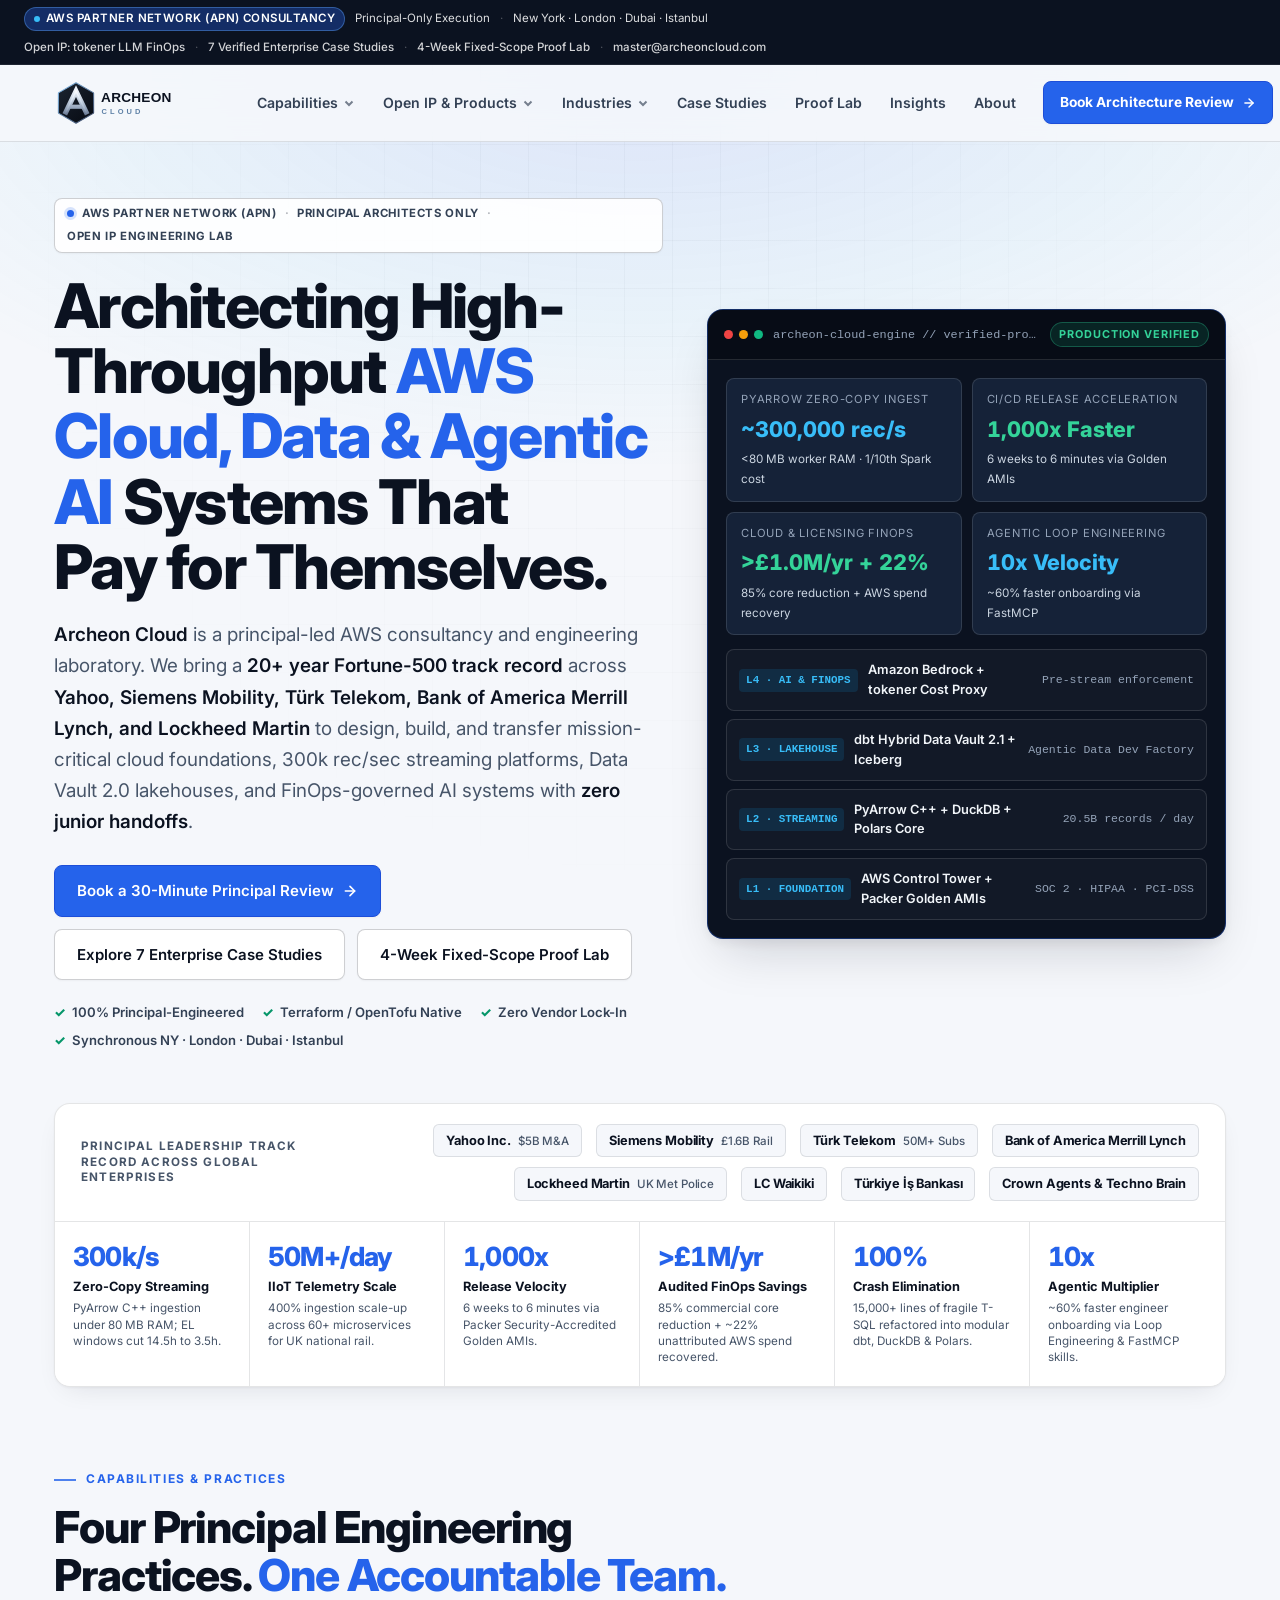
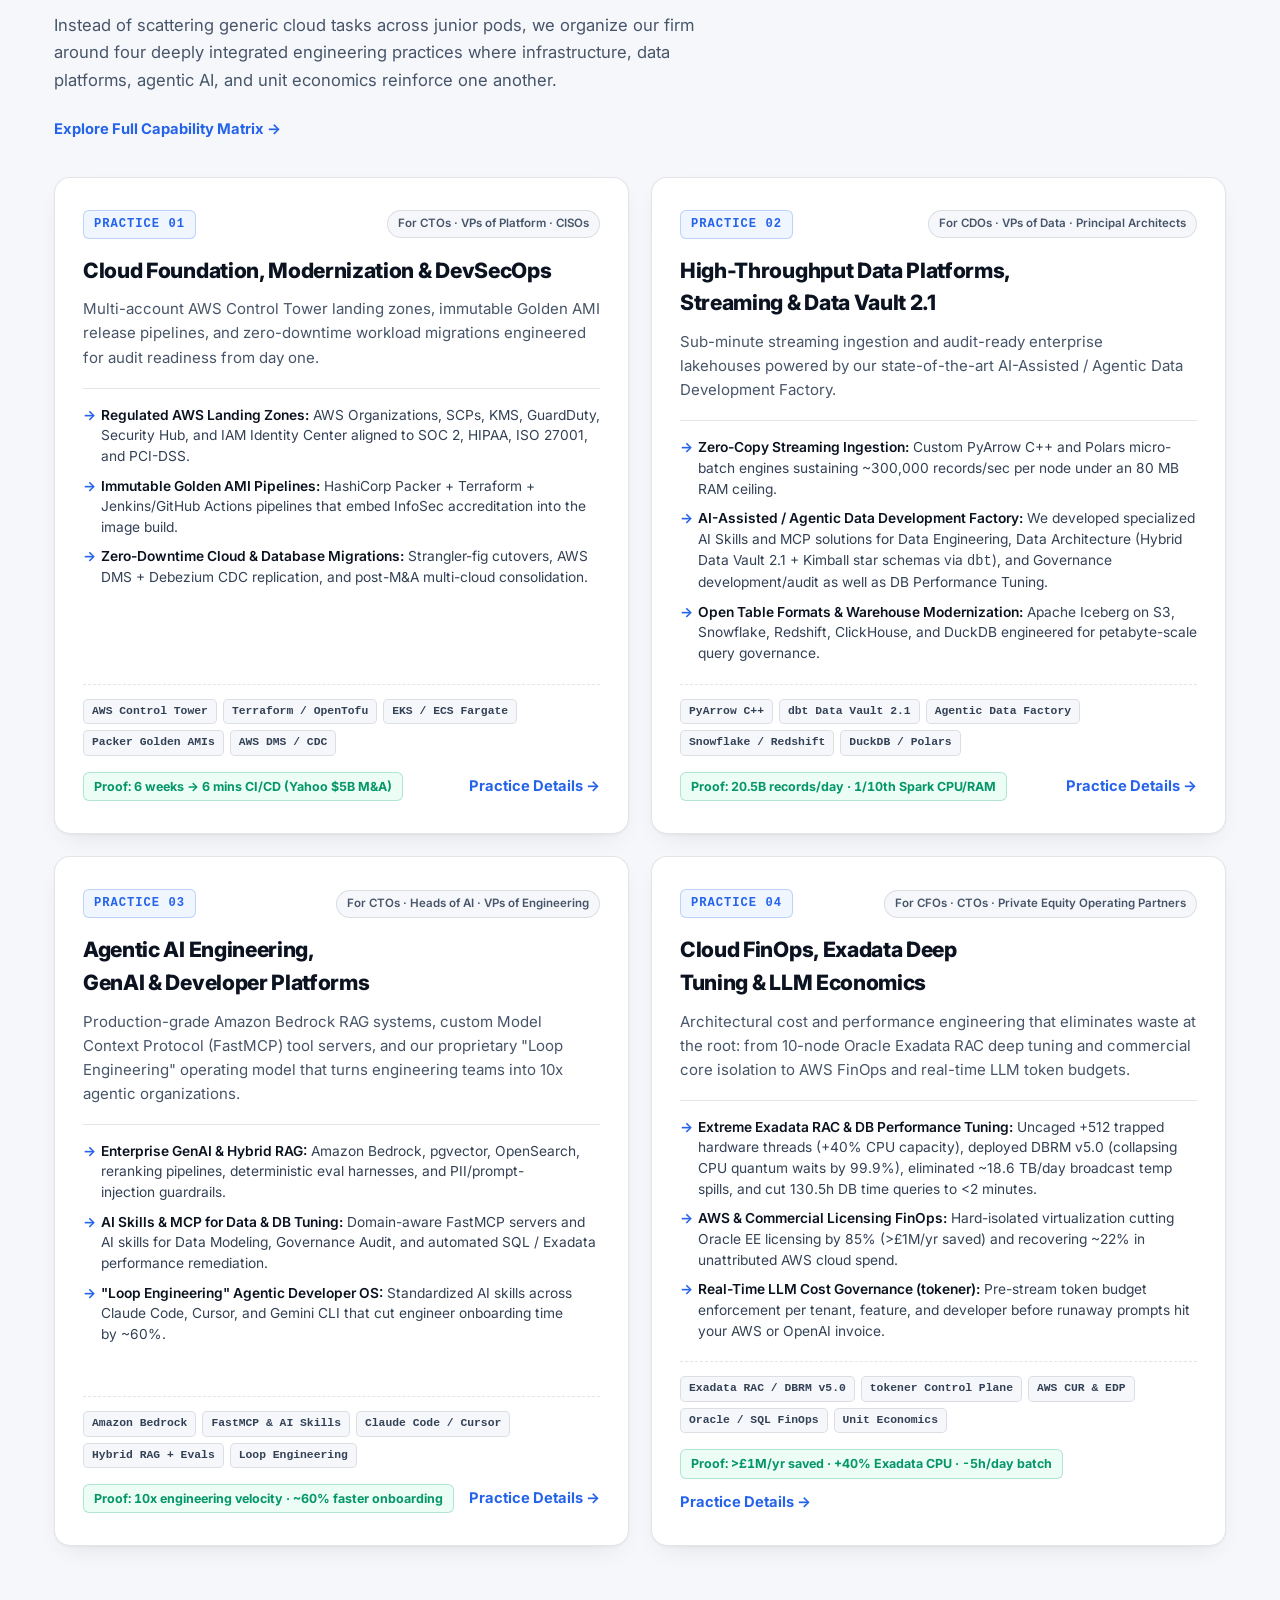
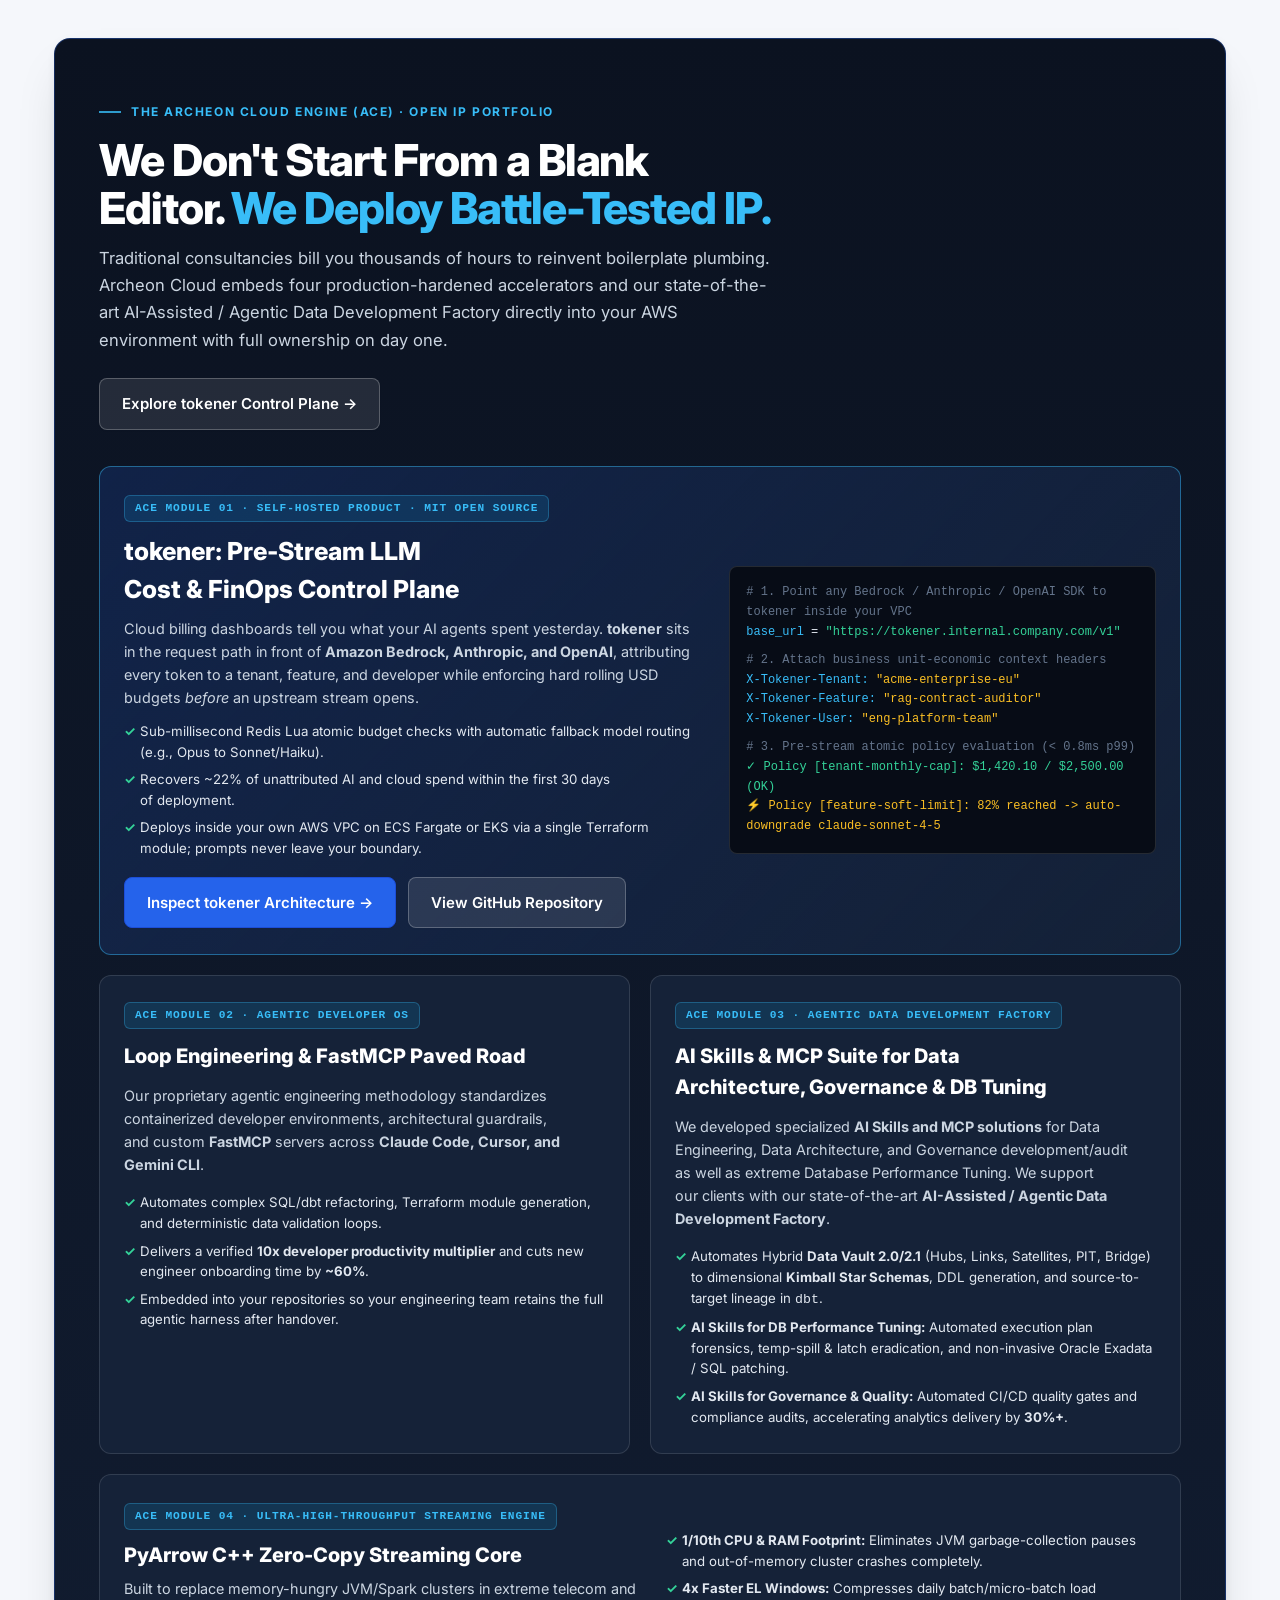
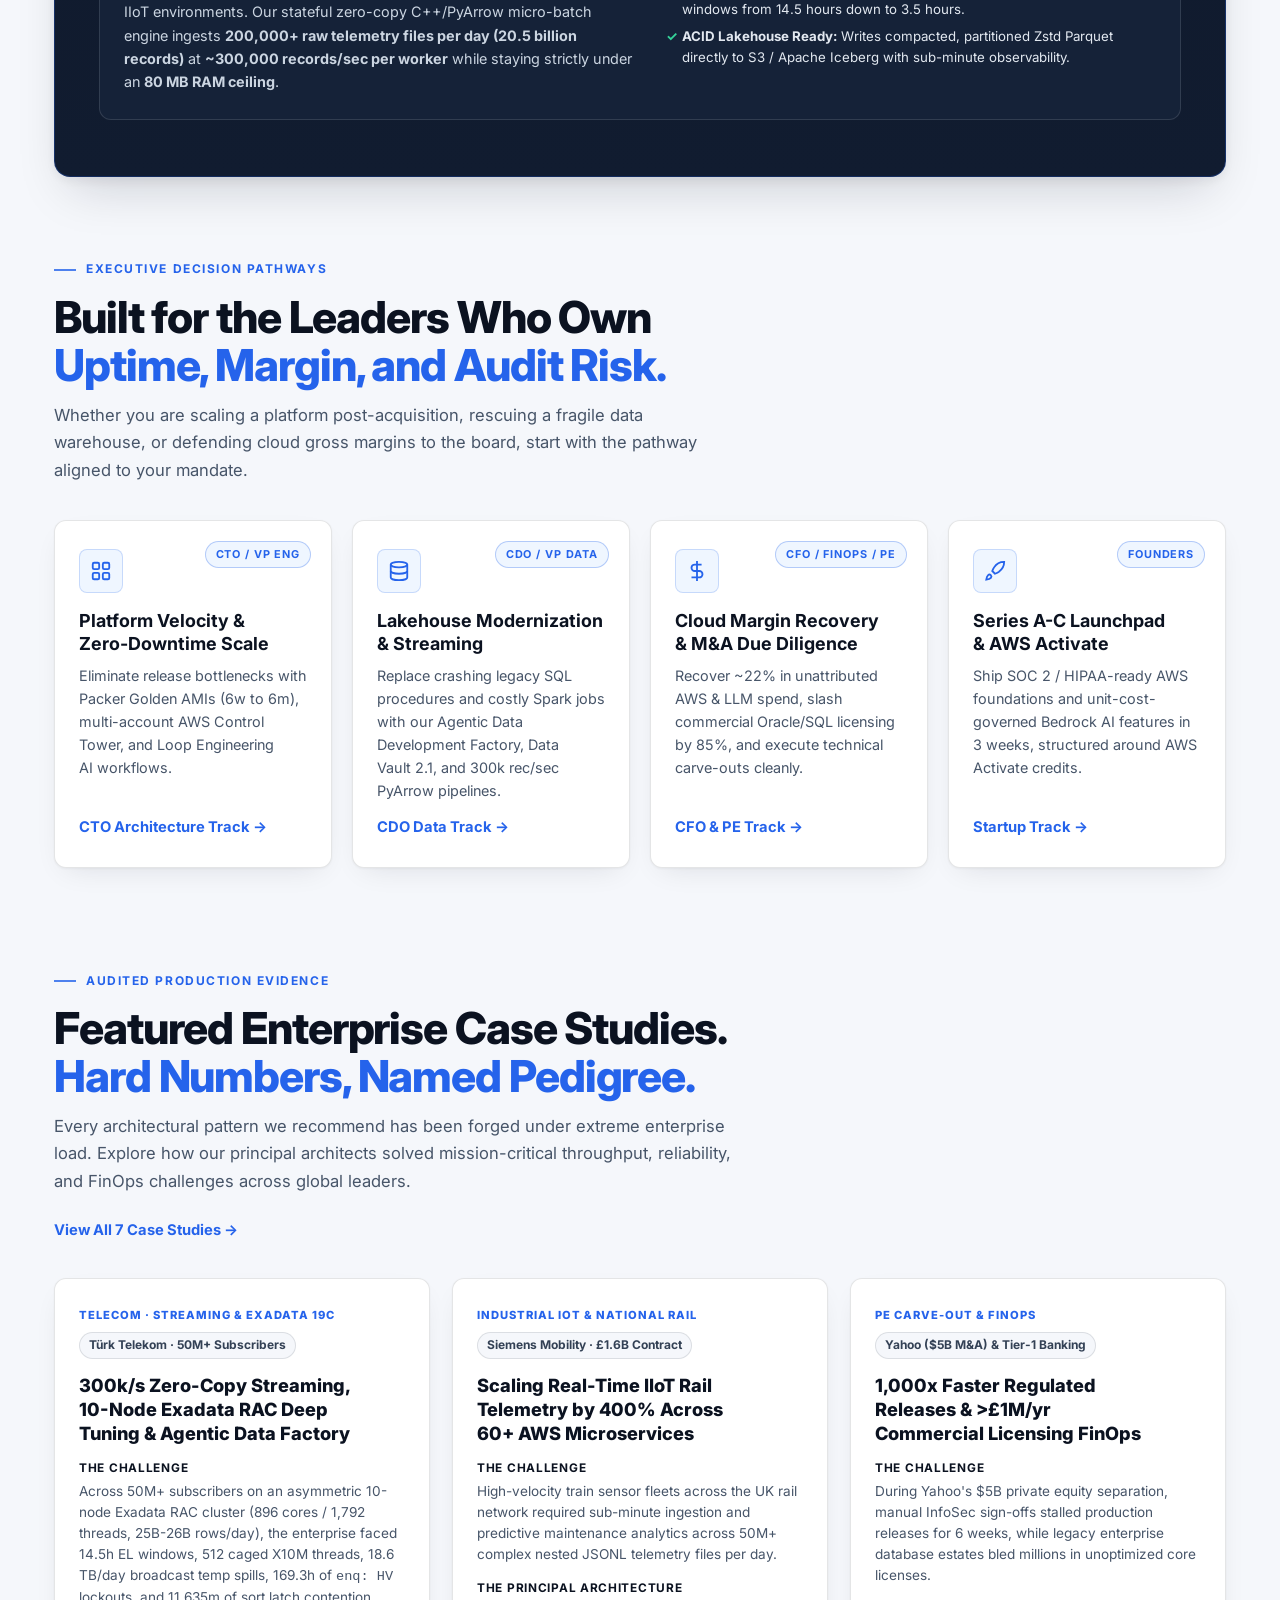
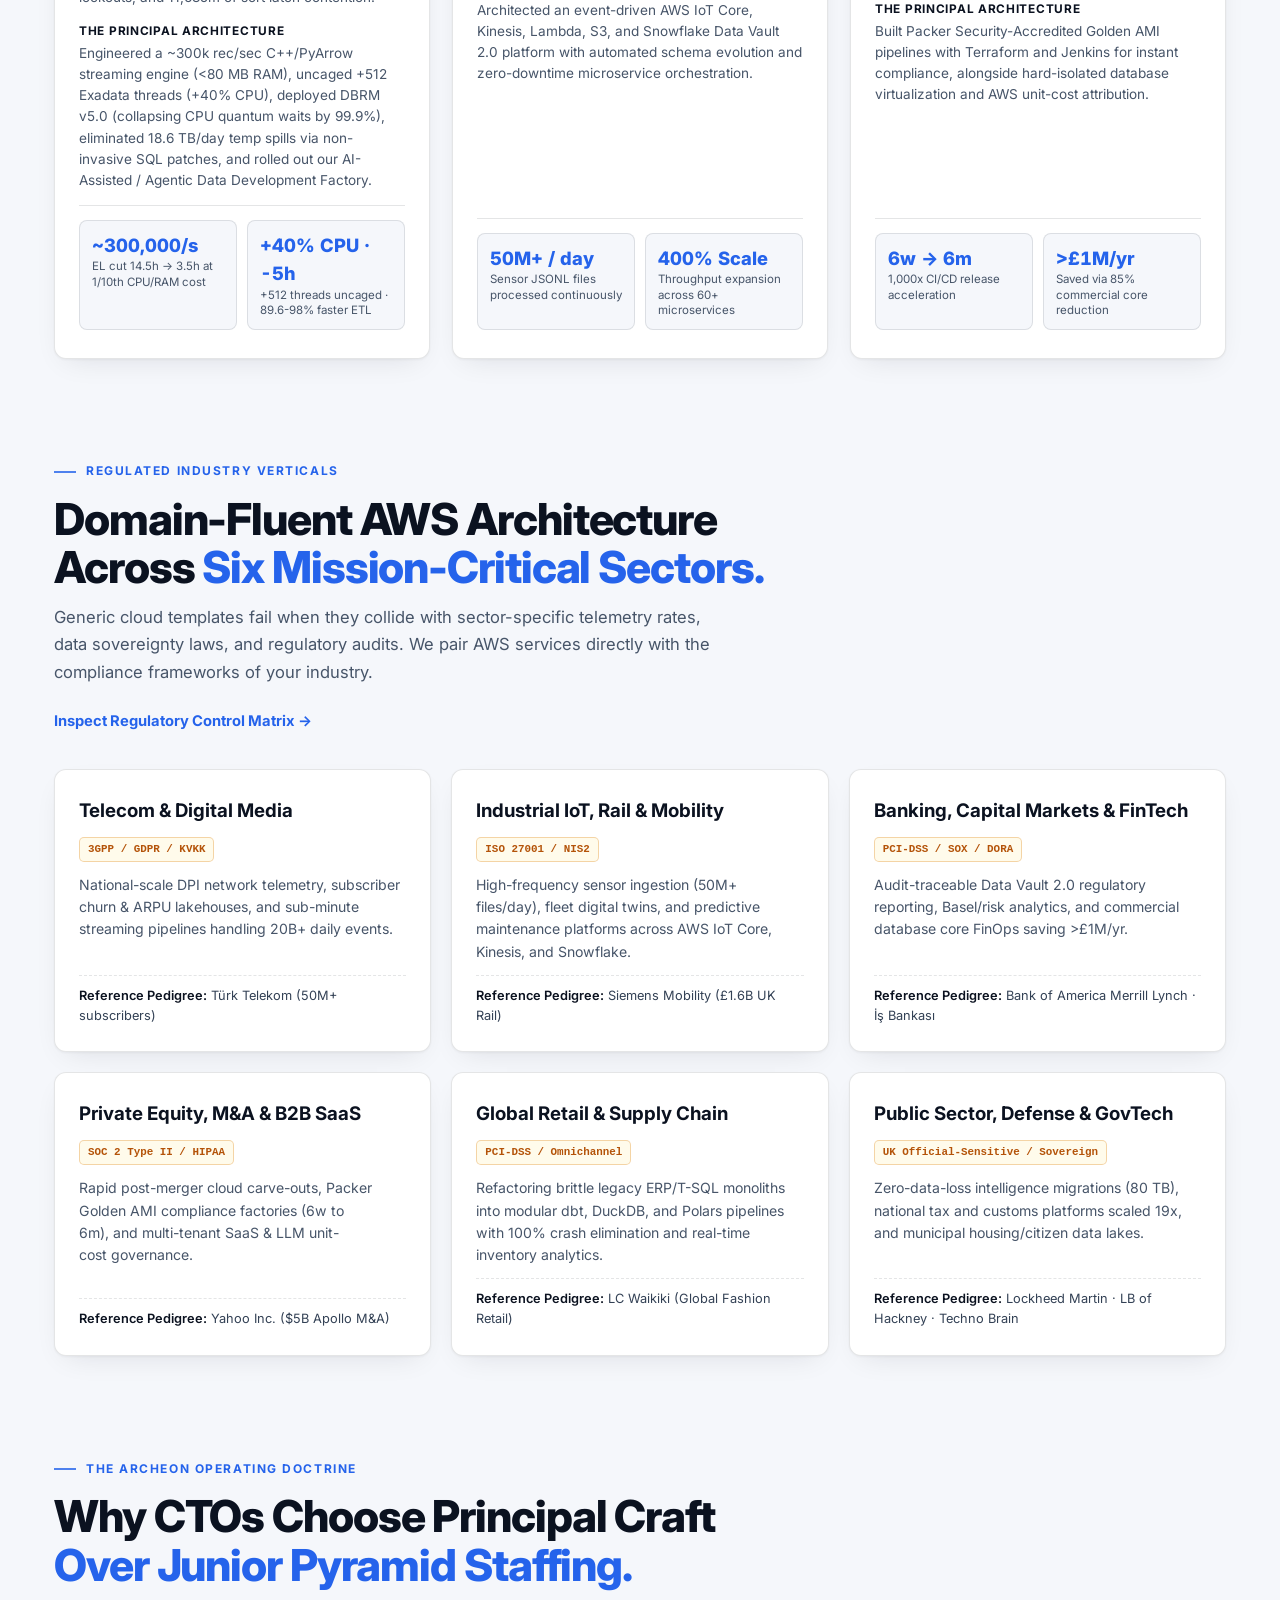
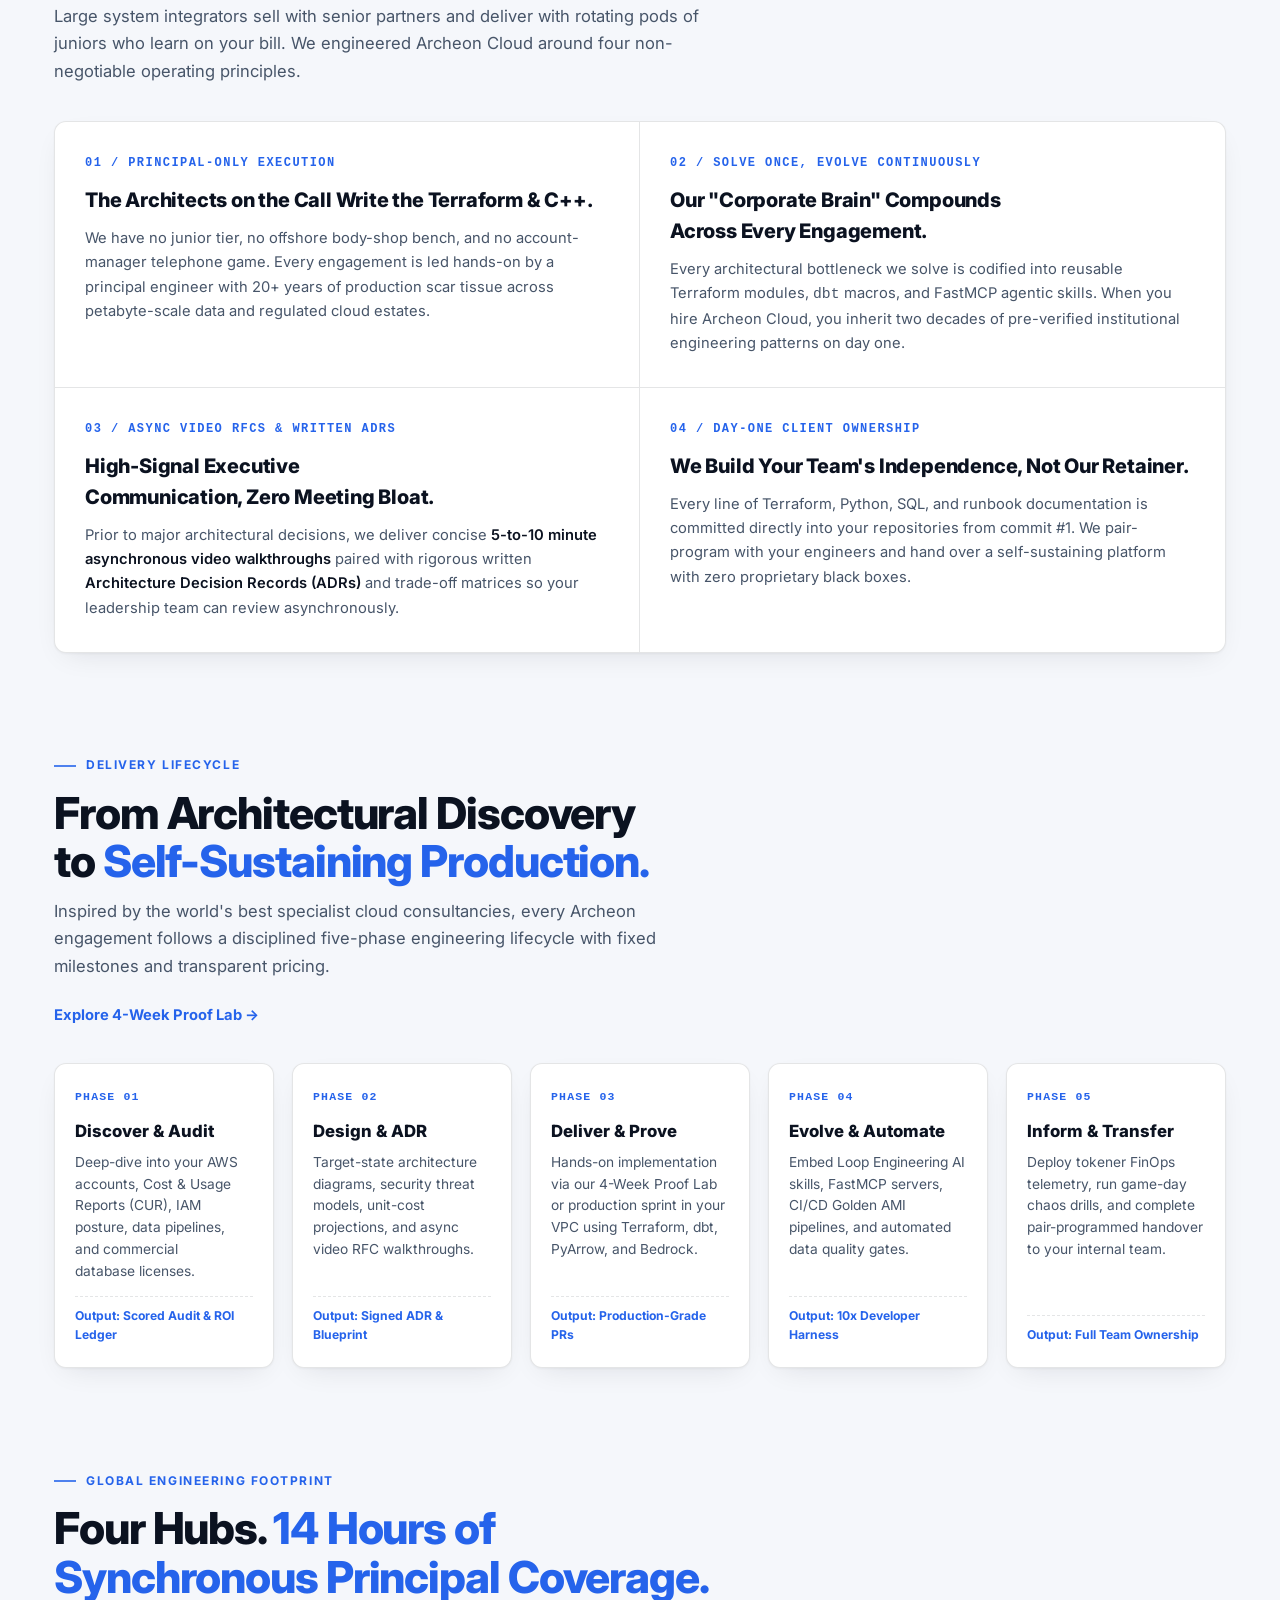
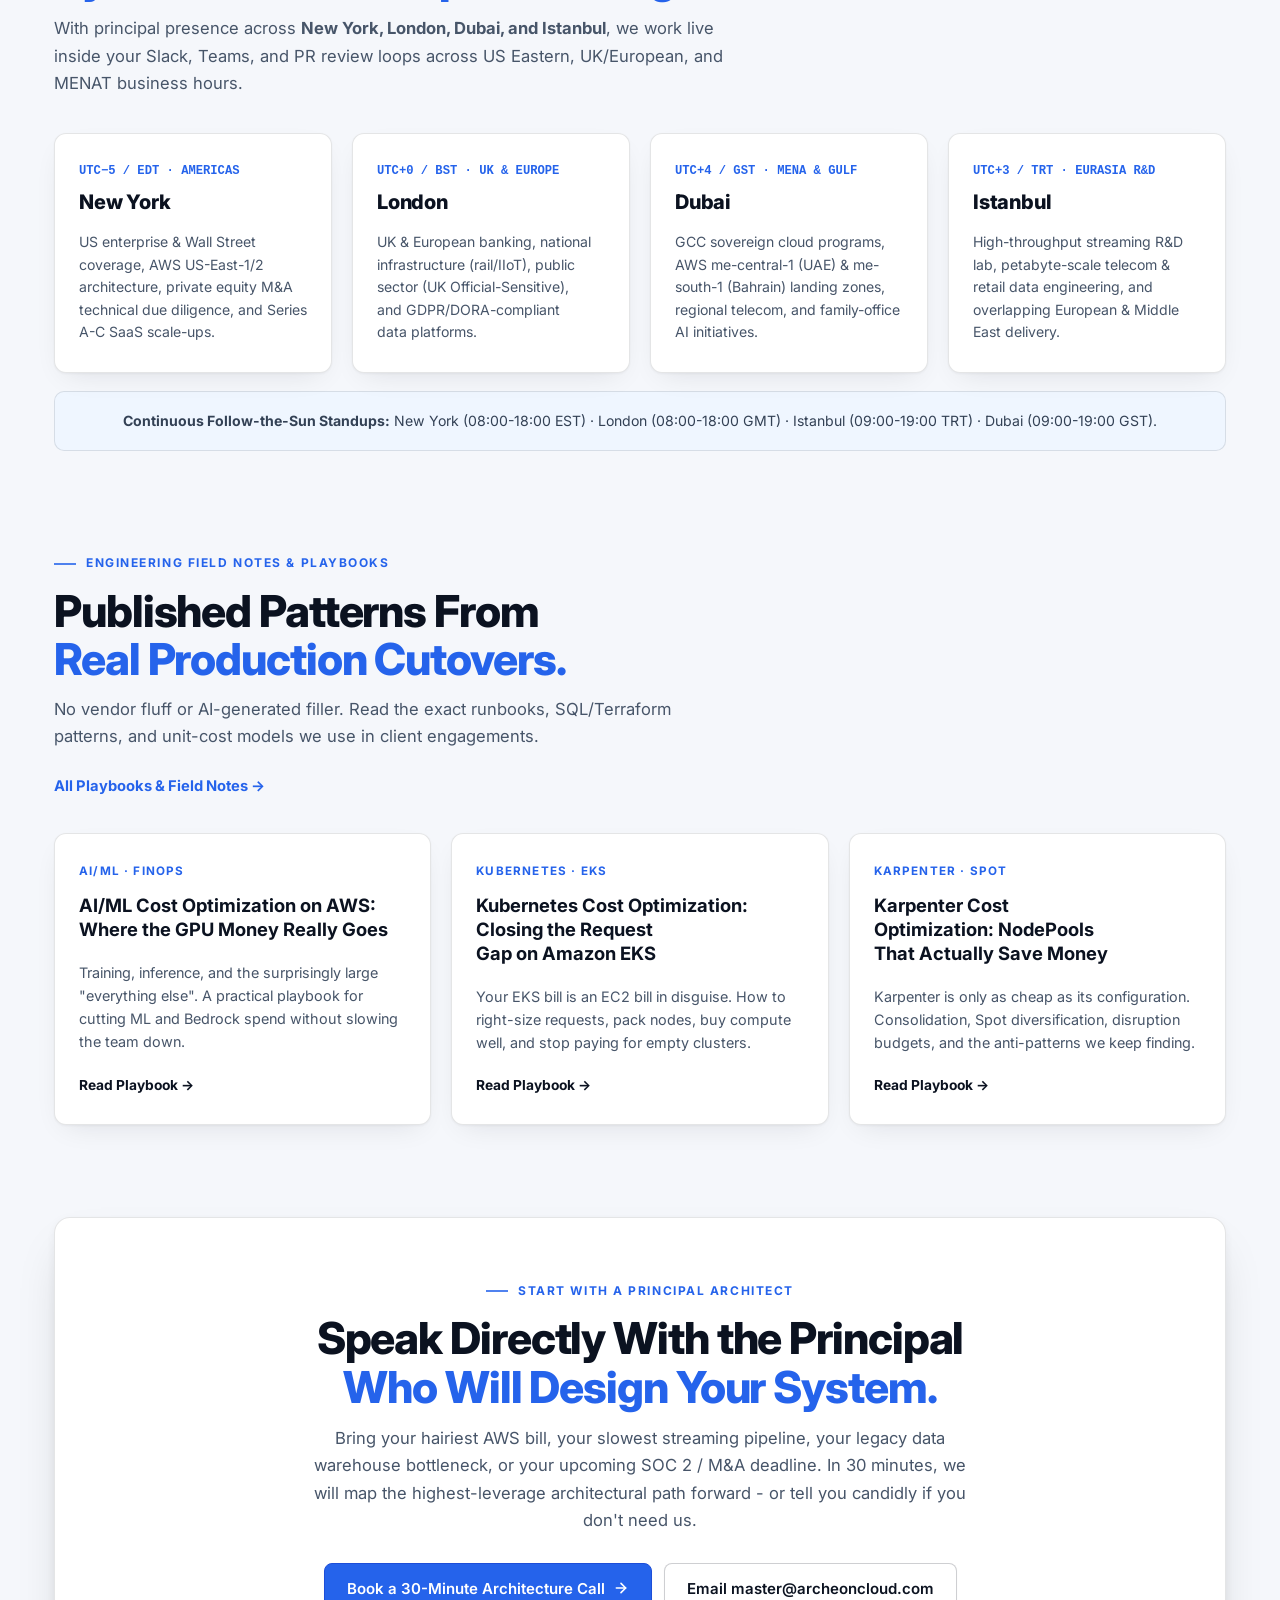
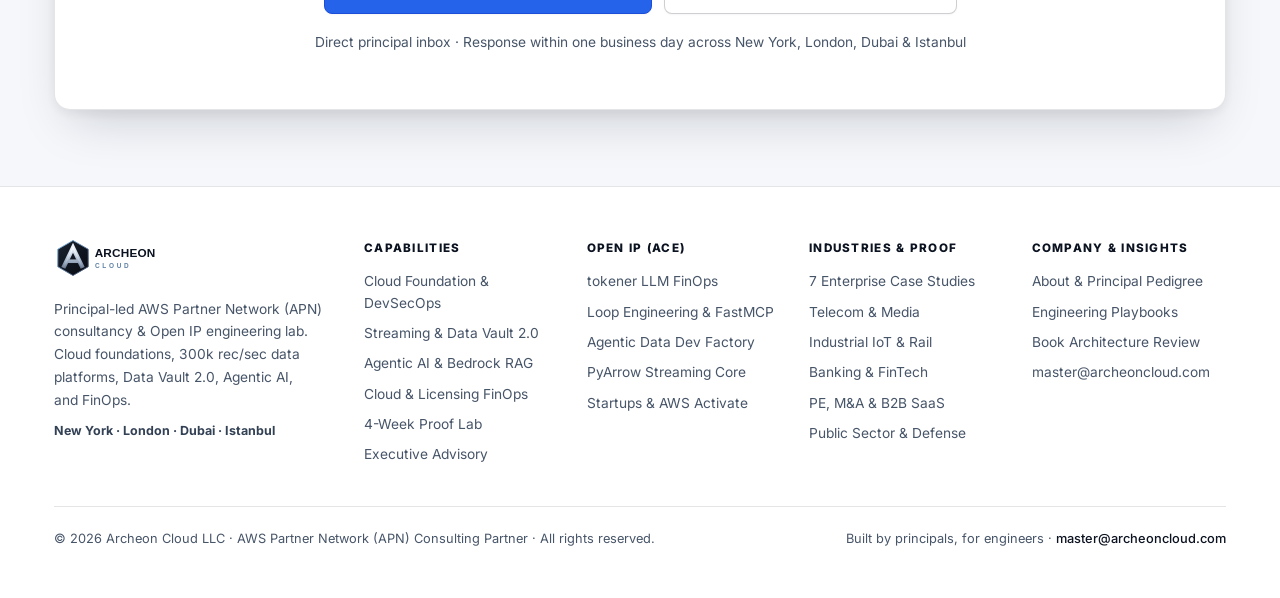
==== commit e3be5378: "Feat: Add Oracle Exadata 19c RAC deep-tuning metrics and Agentic Data Development Factory positionin" ====
--- a/index.html
+++ b/index.html
@@ -1,1044 +1,1197 @@
 <!DOCTYPE html>
 <html lang="en">
+
 <head>
-<meta charset="UTF-8" />
-<meta name="viewport" content="width=device-width, initial-scale=1.0" />
-<title>Archeon Cloud - Principal AWS Architecture, Data Platforms, Agentic AI &amp; FinOps Consultancy</title>
-<meta name="description" content="Archeon Cloud LLC is a principal-led AWS Partner Network (APN) consultancy and Open IP engineering lab. We architect regulated AWS landing zones, 300k rec/sec zero-copy streaming data platforms, Data Vault 2.0 lakehouses, Agentic AI systems, and FinOps control planes across New York, London, Dubai, and Istanbul." />
-<meta name="keywords" content="AWS Partner Network Consultancy, AWS Landing Zone, Cloud FinOps, Data Vault 2.0, dbt, PyArrow Streaming, Apache Iceberg, Agentic AI, Amazon Bedrock, tokener, LLM Cost Attribution, M&amp;A Cloud Due Diligence" />
-<meta property="og:title" content="Archeon Cloud - Principal AWS Architecture, Data Platforms, Agentic AI &amp; FinOps" />
-<meta property="og:description" content="Hands-on principal AWS architects with a 20+ year fortune-500 track record (Yahoo, Siemens Mobility, Türk Telekom, Bank of America Merrill Lynch, Lockheed Martin). Zero junior handoffs." />
-<meta property="og:type" content="website" />
-<meta property="og:url" content="https://archeoncloud.com/" />
-<meta property="og:image" content="https://archeoncloud.com/assets/logo.svg" />
-<meta name="twitter:card" content="summary_large_image" />
-<meta name="theme-color" content="#0B1220" />
-<link rel="icon" type="image/png" sizes="32x32" href="./assets/favicon.png" />
-<link rel="apple-touch-icon" href="./assets/mark.png" />
-<link rel="canonical" href="https://archeoncloud.com/" />
-<link rel="preconnect" href="https://fonts.googleapis.com" />
-<link rel="preconnect" href="https://fonts.gstatic.com" crossorigin />
-<link href="https://fonts.googleapis.com/css2?family=Inter:wght@400;500;600;700;800;900&display=swap" rel="stylesheet" />
-<link rel="stylesheet" href="./assets/style.css" />
+  <meta charset="UTF-8" />
+  <meta name="viewport" content="width=device-width, initial-scale=1.0" />
+  <title>Archeon Cloud - Principal AWS Architecture, Data Platforms, Agentic AI &amp; FinOps Consultancy</title>
+  <meta name="description"
+    content="Archeon Cloud LLC is a principal-led AWS Partner Network (APN) consultancy and Open IP engineering lab. We architect regulated AWS landing zones, 300k rec/sec zero-copy streaming data platforms, Data Vault 2.0 lakehouses, Agentic AI systems, and FinOps control planes across New York, London, Dubai, and Istanbul." />
+  <meta name="keywords"
+    content="AWS Partner Network Consultancy, AWS Landing Zone, Cloud FinOps, Data Vault 2.0, dbt, PyArrow Streaming, Apache Iceberg, Agentic AI, Amazon Bedrock, tokener, LLM Cost Attribution, M&amp;A Cloud Due Diligence" />
+  <meta property="og:title"
+    content="Archeon Cloud - Principal AWS Architecture, Data Platforms, Agentic AI &amp; FinOps" />
+  <meta property="og:description"
+    content="Hands-on principal AWS architects with a 20+ year fortune-500 track record (Yahoo, Siemens Mobility, Türk Telekom, Bank of America Merrill Lynch, Lockheed Martin). Zero junior handoffs." />
+  <meta property="og:type" content="website" />
+  <meta property="og:url" content="https://archeoncloud.com/" />
+  <meta property="og:image" content="https://archeoncloud.com/assets/logo.svg" />
+  <meta name="twitter:card" content="summary_large_image" />
+  <meta name="theme-color" content="#0B1220" />
+  <link rel="icon" type="image/png" sizes="32x32" href="./assets/favicon.png" />
+  <link rel="apple-touch-icon" href="./assets/mark.png" />
+  <link rel="canonical" href="https://archeoncloud.com/" />
+  <link rel="preconnect" href="https://fonts.googleapis.com" />
+  <link rel="preconnect" href="https://fonts.gstatic.com" crossorigin />
+  <link href="https://fonts.googleapis.com/css2?family=Inter:wght@400;500;600;700;800;900&display=swap"
+    rel="stylesheet" />
+  <link rel="stylesheet" href="./assets/style.css" />
 </head>
+
 <body>
 
-<div class="aurora" aria-hidden="true"></div>
-<div class="grid-fade" aria-hidden="true"></div>
-
-<!-- Top Institutional APN Utility Bar -->
-<div class="top-bar">
-  <div class="top-bar__inner">
-    <div class="top-bar__left">
-      <span class="top-bar__pill"><span class="pulse"></span> AWS Partner Network (APN) Consultancy</span>
-      <span>Principal-Only Execution</span>
-      <span class="top-bar__sep">·</span>
-      <span>New York · London · Dubai · Istanbul</span>
-    </div>
-    <div class="top-bar__right">
-      <a href="./product/tokener/">Open IP: tokener LLM FinOps</a>
-      <span class="top-bar__sep">·</span>
-      <a href="./case-studies/">7 Verified Enterprise Case Studies</a>
-      <span class="top-bar__sep">·</span>
-      <a href="./poc/">4-Week Fixed-Scope Proof Lab</a>
-      <span class="top-bar__sep">·</span>
-      <a href="mailto:master@archeoncloud.com">master@archeoncloud.com</a>
+  <div class="aurora" aria-hidden="true"></div>
+  <div class="grid-fade" aria-hidden="true"></div>
+
+  <!-- Top Institutional APN Utility Bar -->
+  <div class="top-bar">
+    <div class="top-bar__inner">
+      <div class="top-bar__left">
+        <span class="top-bar__pill"><span class="pulse"></span> AWS Partner Network (APN) Consultancy</span>
+        <span>Principal-Only Execution</span>
+        <span class="top-bar__sep">·</span>
+        <span>New York · London · Dubai · Istanbul</span>
+      </div>
+      <div class="top-bar__right">
+        <a href="./product/tokener/">Open IP: tokener LLM FinOps</a>
+        <span class="top-bar__sep">·</span>
+        <a href="./case-studies/">7 Verified Enterprise Case Studies</a>
+        <span class="top-bar__sep">·</span>
+        <a href="./poc/">4-Week Fixed-Scope Proof Lab</a>
+        <span class="top-bar__sep">·</span>
+        <a href="mailto:master@archeoncloud.com">master@archeoncloud.com</a>
+      </div>
     </div>
   </div>
-</div>
-
-<!-- Sticky Header & Mega-Menu Navigation -->
-<div class="site-header-shell">
+
+  <!-- Sticky Header & Mega-Menu Navigation -->
+  <div class="site-header-shell">
+    <div class="wrap">
+      <header class="site">
+        <a class="brand" href="./" aria-label="Archeon Cloud home">
+          <img src="./assets/logo.svg" alt="Archeon Cloud - Principal AWS Consultancy" />
+        </a>
+        <input type="checkbox" id="nav-toggle" class="nav-toggle" aria-hidden="true" />
+        <label for="nav-toggle" class="nav-burger" aria-label="Toggle navigation"><span></span></label>
+        <nav class="nav" aria-label="Primary">
+          <div class="nav-item">
+            <a href="./services/">
+              Capabilities
+              <svg class="nav-caret" viewBox="0 0 12 12" fill="none" stroke="currentColor" stroke-width="2">
+                <path d="M2.5 4.5L6 8l3.5-3.5" />
+              </svg>
+            </a>
+            <div class="nav-drop nav-drop--wide">
+              <div class="nav-drop__head">4 Core Capability Practices &amp; Advisory</div>
+              <a href="./services/#architecture">
+                <strong>01 · Cloud Foundation &amp; DevSecOps</strong>
+                <span>Multi-account AWS Control Tower, Terraform IaC, Golden AMIs, zero-downtime migration.</span>
+              </a>
+              <a href="./services/#streaming">
+                <strong>02 · High-Throughput Data &amp; Data Vault 2.0</strong>
+                <span>300k rec/sec PyArrow streaming, dbt Hybrid Data Vault 2.0, Iceberg &amp; Snowflake
+                  lakehouses.</span>
+              </a>
+              <a href="./services/#genai">
+                <strong>03 · Agentic AI &amp; Developer Platforms</strong>
+                <span>Amazon Bedrock RAG, FastMCP tool servers, Loop Engineering &amp; 10x agentic workflows.</span>
+              </a>
+              <a href="./services/#finops">
+                <strong>04 · Cloud FinOps &amp; Commercial Licensing</strong>
+                <span>22% cloud spend recovery, Oracle/SQL core optimization, tokener LLM unit economics.</span>
+              </a>
+              <a href="./consultancy/">
+                <strong>Executive Advisory &amp; Fractional Principal</strong>
+                <span>M&amp;A technical due diligence, architecture rescue, and board-grade roadmaps.</span>
+              </a>
+              <a href="./startups/">
+                <strong>High-Growth Startups &amp; AWS Activate</strong>
+                <span>SOC 2 / HIPAA-ready foundations in 3 weeks with credit-aligned co-funding.</span>
+              </a>
+            </div>
+          </div>
+
+          <div class="nav-item">
+            <a href="./product/tokener/">
+              Open IP &amp; Products
+              <svg class="nav-caret" viewBox="0 0 12 12" fill="none" stroke="currentColor" stroke-width="2">
+                <path d="M2.5 4.5L6 8l3.5-3.5" />
+              </svg>
+            </a>
+            <div class="nav-drop">
+              <div class="nav-drop__head">The Archeon Cloud Engine (ACE)</div>
+              <a href="./product/tokener/">
+                <strong>tokener · LLM FinOps Control Plane</strong>
+                <span>Self-hosted pre-stream token budget enforcement &amp; real-time cost attribution for Bedrock,
+                  Anthropic &amp; OpenAI.</span>
+              </a>
+              <a href="./services/#genai">
+                <strong>Loop Engineering &amp; Agentic OS</strong>
+                <span>Reusable FastMCP servers &amp; agentic context protocols delivering 10x developer velocity.</span>
+              </a>
+              <a href="./services/#data-vault">
+                <strong>Agentic Data Development Factory</strong>
+                <span>AI Skills &amp; MCP solutions for Data Engineering, Data Architecture, Governance Audit &amp; DB
+                  Performance Tuning.</span>
+              </a>
+              <a href="./services/#streaming">
+                <strong>PyArrow C++ Zero-Copy Streaming Core</strong>
+                <span>300k records/sec micro-batch Parquet engine running under 80 MB RAM at 1/10th Spark cost.</span>
+              </a>
+            </div>
+          </div>
+
+          <div class="nav-item">
+            <a href="./industries/">
+              Industries
+              <svg class="nav-caret" viewBox="0 0 12 12" fill="none" stroke="currentColor" stroke-width="2">
+                <path d="M2.5 4.5L6 8l3.5-3.5" />
+              </svg>
+            </a>
+            <div class="nav-drop nav-drop--wide">
+              <div class="nav-drop__head">Regulated &amp; High-Velocity Verticals</div>
+              <a href="./industries/#telecom">
+                <strong>Telecom &amp; Digital Media</strong>
+                <span>50M+ subscriber DPI telemetry, 20.5B daily records, sub-minute observability.</span>
+              </a>
+              <a href="./industries/#iiot">
+                <strong>Industrial IoT, Rail &amp; Mobility</strong>
+                <span>50M+ daily sensor files, fleet digital twins, predictive maintenance on AWS.</span>
+              </a>
+              <a href="./industries/#fintech">
+                <strong>Banking, Capital Markets &amp; FinTech</strong>
+                <span>PCI-DSS, SOX &amp; GDPR lakehouses, risk analytics, commercial database FinOps.</span>
+              </a>
+              <a href="./industries/#pe-saas">
+                <strong>Private Equity, M&amp;A &amp; B2B SaaS</strong>
+                <span>Post-merger cloud carve-outs, 1,000x CI/CD acceleration, SaaS unit economics.</span>
+              </a>
+              <a href="./industries/#retail">
+                <strong>Global Retail &amp; Supply Chain</strong>
+                <span>Omnichannel demand forecasting, 100% crash elimination via dbt &amp; DuckDB.</span>
+              </a>
+              <a href="./industries/#govtech">
+                <strong>Public Sector, Defense &amp; GovTech</strong>
+                <span>Air-gapped migrations, 80 TB intelligence archives, 19x national tax platform scale.</span>
+              </a>
+            </div>
+          </div>
+
+          <a href="./case-studies/">Case Studies</a>
+          <a href="./poc/">Proof Lab</a>
+          <a href="./blog/">Insights</a>
+          <a href="./about/">About</a>
+        </nav>
+        <a class="nav-cta" href="./contact/">
+          Book Architecture Review
+          <svg width="14" height="14" viewBox="0 0 24 24" fill="none" stroke="currentColor" stroke-width="2.4"
+            stroke-linecap="round" stroke-linejoin="round">
+            <path d="M5 12h14" />
+            <path d="m12 5 7 7-7 7" />
+          </svg>
+        </a>
+      </header>
+    </div>
+  </div>
+
   <div class="wrap">
-    <header class="site">
-      <a class="brand" href="./" aria-label="Archeon Cloud home">
-        <img src="./assets/logo.svg" alt="Archeon Cloud - Principal AWS Consultancy" />
-      </a>
-      <input type="checkbox" id="nav-toggle" class="nav-toggle" aria-hidden="true" />
-      <label for="nav-toggle" class="nav-burger" aria-label="Toggle navigation"><span></span></label>
-      <nav class="nav" aria-label="Primary">
-        <div class="nav-item">
-          <a href="./services/">
-            Capabilities
-            <svg class="nav-caret" viewBox="0 0 12 12" fill="none" stroke="currentColor" stroke-width="2"><path d="M2.5 4.5L6 8l3.5-3.5"/></svg>
+    <main>
+      <!-- Hero: Asymmetric Institutional Split + Live Architectural Telemetry Console -->
+      <section class="hero-split">
+        <div>
+          <div class="badge">
+            <span class="dot"></span>
+            <span>AWS Partner Network (APN)</span>
+            <span class="sep">·</span>
+            <span>Principal Architects Only</span>
+            <span class="sep">·</span>
+            <span>Open IP Engineering Lab</span>
+          </div>
+          <h1>
+            Architecting High-Throughput <span class="grad">AWS Cloud, Data &amp; Agentic AI</span> Systems That Pay for
+            Themselves.
+          </h1>
+          <p class="lede">
+            <strong>Archeon Cloud</strong> is a principal-led AWS consultancy and engineering laboratory.
+            We bring a <strong>20+ year Fortune-500 track record</strong> across <strong>Yahoo, Siemens Mobility, Türk
+              Telekom, Bank of America Merrill Lynch, and Lockheed Martin</strong> to design, build, and transfer
+            mission-critical cloud foundations, 300k rec/sec streaming platforms, Data Vault 2.0 lakehouses, and
+            FinOps-governed AI systems with <strong>zero junior handoffs</strong>.
+          </p>
+          <div class="cta-row" style="margin-top: 28px;">
+            <a class="btn" href="./contact/">
+              Book a 30-Minute Principal Review
+              <svg width="16" height="16" viewBox="0 0 24 24" fill="none" stroke="currentColor" stroke-width="2.4"
+                stroke-linecap="round" stroke-linejoin="round">
+                <path d="M5 12h14" />
+                <path d="m12 5 7 7-7 7" />
+              </svg>
+            </a>
+            <a class="btn btn--ghost" href="./case-studies/">Explore 7 Enterprise Case Studies</a>
+            <a class="btn btn--ghost" href="./poc/">4-Week Fixed-Scope Proof Lab</a>
+          </div>
+          <div class="tk-facts" style="margin-top: 22px;">
+            <span>100% Principal-Engineered</span>
+            <span>Terraform / OpenTofu Native</span>
+            <span>Zero Vendor Lock-In</span>
+            <span>Synchronous NY · London · Dubai · Istanbul</span>
+          </div>
+        </div>
+
+        <!-- Right Column: Architectural Telemetry Console -->
+        <aside class="arch-console" aria-label="Archeon Cloud Engine Verified Production Telemetry">
+          <div class="arch-console__bar">
+            <div class="arch-console__dots" aria-hidden="true"><span></span><span></span><span></span></div>
+            <span class="arch-console__title">archeon-cloud-engine // verified-production-benchmarks</span>
+            <span class="arch-console__status">Production Verified</span>
+          </div>
+          <div class="arch-console__body">
+            <div class="arch-console__kpis">
+              <div class="arch-kpi">
+                <span class="arch-kpi__label">PyArrow Zero-Copy Ingest</span>
+                <span class="arch-kpi__val arch-kpi__val--accent">~300,000 rec/s</span>
+                <span class="arch-kpi__sub">&lt;80 MB worker RAM · 1/10th Spark cost</span>
+              </div>
+              <div class="arch-kpi">
+                <span class="arch-kpi__label">CI/CD Release Acceleration</span>
+                <span class="arch-kpi__val arch-kpi__val--green">1,000x Faster</span>
+                <span class="arch-kpi__sub">6 weeks to 6 minutes via Golden AMIs</span>
+              </div>
+              <div class="arch-kpi">
+                <span class="arch-kpi__label">Cloud &amp; Licensing FinOps</span>
+                <span class="arch-kpi__val arch-kpi__val--green">&gt;£1.0M/yr + 22%</span>
+                <span class="arch-kpi__sub">85% core reduction + AWS spend recovery</span>
+              </div>
+              <div class="arch-kpi">
+                <span class="arch-kpi__label">Agentic Loop Engineering</span>
+                <span class="arch-kpi__val arch-kpi__val--accent">10x Velocity</span>
+                <span class="arch-kpi__sub">~60% faster onboarding via FastMCP</span>
+              </div>
+            </div>
+
+            <div class="arch-console__layers">
+              <div class="arch-layer">
+                <span class="arch-layer__tag">L4 · AI &amp; FINOPS</span>
+                <span class="arch-layer__name">Amazon Bedrock + tokener Cost Proxy</span>
+                <span class="arch-layer__meta">Pre-stream enforcement</span>
+              </div>
+              <div class="arch-layer">
+                <span class="arch-layer__tag">L3 · LAKEHOUSE</span>
+                <span class="arch-layer__name">dbt Hybrid Data Vault 2.1 + Iceberg</span>
+                <span class="arch-layer__meta">Agentic Data Dev Factory</span>
+              </div>
+              <div class="arch-layer">
+                <span class="arch-layer__tag">L2 · STREAMING</span>
+                <span class="arch-layer__name">PyArrow C++ + DuckDB + Polars Core</span>
+                <span class="arch-layer__meta">20.5B records / day</span>
+              </div>
+              <div class="arch-layer">
+                <span class="arch-layer__tag">L1 · FOUNDATION</span>
+                <span class="arch-layer__name">AWS Control Tower + Packer Golden AMIs</span>
+                <span class="arch-layer__meta">SOC 2 · HIPAA · PCI-DSS</span>
+              </div>
+            </div>
+          </div>
+        </aside>
+      </section>
+
+      <!-- Enterprise Pedigree & 6-Column Verified Impact Strip -->
+      <section aria-label="Enterprise Production Pedigree and Audited Metrics">
+        <div class="pedigree-box">
+          <div class="pedigree-logos">
+            <div class="pedigree-logos__label">
+              Principal Leadership Track Record Across Global Enterprises
+            </div>
+            <div class="pedigree-logos__list">
+              <span class="client-chip">Yahoo Inc. <small>$5B M&amp;A</small></span>
+              <span class="client-chip">Siemens Mobility <small>£1.6B Rail</small></span>
+              <span class="client-chip">Türk Telekom <small>50M+ Subs</small></span>
+              <span class="client-chip">Bank of America Merrill Lynch</span>
+              <span class="client-chip">Lockheed Martin <small>UK Met Police</small></span>
+              <span class="client-chip">LC Waikiki</span>
+              <span class="client-chip">Türkiye İş Bankası</span>
+              <span class="client-chip">Crown Agents &amp; Techno Brain</span>
+            </div>
+          </div>
+
+          <div class="kpi-strip">
+            <div class="kpi-cell">
+              <div class="kpi-cell__num">300k/s</div>
+              <div class="kpi-cell__title">Zero-Copy Streaming</div>
+              <div class="kpi-cell__desc">PyArrow C++ ingestion under 80 MB RAM; EL windows cut 14.5h to 3.5h.</div>
+            </div>
+            <div class="kpi-cell">
+              <div class="kpi-cell__num">50M+/day</div>
+              <div class="kpi-cell__title">IIoT Telemetry Scale</div>
+              <div class="kpi-cell__desc">400% ingestion scale-up across 60+ microservices for UK national rail.</div>
+            </div>
+            <div class="kpi-cell">
+              <div class="kpi-cell__num">1,000x</div>
+              <div class="kpi-cell__title">Release Velocity</div>
+              <div class="kpi-cell__desc">6 weeks to 6 minutes via Packer Security-Accredited Golden AMIs.</div>
+            </div>
+            <div class="kpi-cell">
+              <div class="kpi-cell__num">&gt;£1M/yr</div>
+              <div class="kpi-cell__title">Audited FinOps Savings</div>
+              <div class="kpi-cell__desc">85% commercial core reduction + ~22% unattributed AWS spend recovered.</div>
+            </div>
+            <div class="kpi-cell">
+              <div class="kpi-cell__num">100%</div>
+              <div class="kpi-cell__title">Crash Elimination</div>
+              <div class="kpi-cell__desc">15,000+ lines of fragile T-SQL refactored into modular dbt, DuckDB &amp;
+                Polars.</div>
+            </div>
+            <div class="kpi-cell">
+              <div class="kpi-cell__num">10x</div>
+              <div class="kpi-cell__title">Agentic Multiplier</div>
+              <div class="kpi-cell__desc">~60% faster engineer onboarding via Loop Engineering &amp; FastMCP skills.
+              </div>
+            </div>
+          </div>
+        </div>
+      </section>
+
+      <!-- Section 1: 4 Core Capability Practices -->
+      <section class="block" id="capabilities">
+        <div class="head-row">
+          <div>
+            <div class="eyebrow">Capabilities &amp; Practices</div>
+            <h2>Four Principal Engineering Practices. <span class="grad">One Accountable Team.</span></h2>
+            <p class="sub">
+              Instead of scattering generic cloud tasks across junior pods, we organize our firm around four deeply
+              integrated engineering practices where infrastructure, data platforms, agentic AI, and unit economics
+              reinforce one another.
+            </p>
+          </div>
+          <a class="link" href="./services/">Explore Full Capability Matrix →</a>
+        </div>
+
+        <div class="practice-grid">
+          <!-- Practice 01 -->
+          <article class="practice-card">
+            <div>
+              <div class="practice-card__top">
+                <span class="practice-card__num">Practice 01</span>
+                <span class="practice-card__persona">For CTOs · VPs of Platform · CISOs</span>
+              </div>
+              <h3>Cloud Foundation, Modernization &amp; DevSecOps</h3>
+              <p class="practice-card__desc">
+                Multi-account AWS Control Tower landing zones, immutable Golden AMI release pipelines, and zero-downtime
+                workload migrations engineered for audit readiness from day one.
+              </p>
+              <ul class="practice-card__list">
+                <li><strong>Regulated AWS Landing Zones:</strong> AWS Organizations, SCPs, KMS, GuardDuty, Security Hub,
+                  and IAM Identity Center aligned to SOC 2, HIPAA, ISO 27001, and PCI-DSS.</li>
+                <li><strong>Immutable Golden AMI Pipelines:</strong> HashiCorp Packer + Terraform + Jenkins/GitHub
+                  Actions pipelines that embed InfoSec accreditation into the image build.</li>
+                <li><strong>Zero-Downtime Cloud &amp; Database Migrations:</strong> Strangler-fig cutovers, AWS DMS +
+                  Debezium CDC replication, and post-M&amp;A multi-cloud consolidation.</li>
+              </ul>
+            </div>
+            <div>
+              <div class="tech-tags">
+                <span class="tech-tag">AWS Control Tower</span>
+                <span class="tech-tag">Terraform / OpenTofu</span>
+                <span class="tech-tag">EKS / ECS Fargate</span>
+                <span class="tech-tag">Packer Golden AMIs</span>
+                <span class="tech-tag">AWS DMS / CDC</span>
+              </div>
+              <div class="practice-card__foot">
+                <span class="practice-card__metric">Proof: 6 weeks → 6 mins CI/CD (Yahoo $5B M&amp;A)</span>
+                <a class="link" href="./services/#architecture">Practice Details →</a>
+              </div>
+            </div>
+          </article>
+
+          <!-- Practice 02 -->
+          <article class="practice-card">
+            <div>
+              <div class="practice-card__top">
+                <span class="practice-card__num">Practice 02</span>
+                <span class="practice-card__persona">For CDOs · VPs of Data · Principal Architects</span>
+              </div>
+              <h3>High-Throughput Data Platforms, Streaming &amp; Data Vault 2.1</h3>
+              <p class="practice-card__desc">
+                Sub-minute streaming ingestion and audit-ready enterprise lakehouses powered by our state-of-the-art
+                AI-Assisted / Agentic Data Development Factory.
+              </p>
+              <ul class="practice-card__list">
+                <li><strong>Zero-Copy Streaming Ingestion:</strong> Custom PyArrow C++ and Polars micro-batch engines
+                  sustaining ~300,000 records/sec per node under an 80 MB RAM ceiling.</li>
+                <li><strong>AI-Assisted / Agentic Data Development Factory:</strong> We developed specialized AI Skills
+                  and MCP solutions for Data Engineering, Data Architecture (Hybrid Data Vault 2.1 + Kimball star
+                  schemas via <code>dbt</code>), and Governance development/audit as well as DB Performance Tuning.</li>
+                <li><strong>Open Table Formats &amp; Warehouse Modernization:</strong> Apache Iceberg on S3, Snowflake,
+                  Redshift, ClickHouse, and DuckDB engineered for petabyte-scale query governance.</li>
+              </ul>
+            </div>
+            <div>
+              <div class="tech-tags">
+                <span class="tech-tag">PyArrow C++</span>
+                <span class="tech-tag">dbt Data Vault 2.1</span>
+                <span class="tech-tag">Agentic Data Factory</span>
+                <span class="tech-tag">Snowflake / Redshift</span>
+                <span class="tech-tag">DuckDB / Polars</span>
+              </div>
+              <div class="practice-card__foot">
+                <span class="practice-card__metric">Proof: 20.5B records/day · 1/10th Spark CPU/RAM</span>
+                <a class="link" href="./services/#streaming">Practice Details →</a>
+              </div>
+            </div>
+          </article>
+
+          <!-- Practice 03 -->
+          <article class="practice-card">
+            <div>
+              <div class="practice-card__top">
+                <span class="practice-card__num">Practice 03</span>
+                <span class="practice-card__persona">For CTOs · Heads of AI · VPs of Engineering</span>
+              </div>
+              <h3>Agentic AI Engineering, GenAI &amp; Developer Platforms</h3>
+              <p class="practice-card__desc">
+                Production-grade Amazon Bedrock RAG systems, custom Model Context Protocol (FastMCP) tool servers, and
+                our proprietary "Loop Engineering" operating model that turns engineering teams into 10x agentic
+                organizations.
+              </p>
+              <ul class="practice-card__list">
+                <li><strong>Enterprise GenAI &amp; Hybrid RAG:</strong> Amazon Bedrock, pgvector, OpenSearch, reranking
+                  pipelines, deterministic eval harnesses, and PII/prompt-injection guardrails.</li>
+                <li><strong>AI Skills &amp; MCP for Data &amp; DB Tuning:</strong> Domain-aware FastMCP servers and AI
+                  skills for Data Modeling, Governance Audit, and automated SQL / Exadata performance remediation.</li>
+                <li><strong>"Loop Engineering" Agentic Developer OS:</strong> Standardized AI skills across Claude Code,
+                  Cursor, and Gemini CLI that cut engineer onboarding time by ~60%.</li>
+              </ul>
+            </div>
+            <div>
+              <div class="tech-tags">
+                <span class="tech-tag">Amazon Bedrock</span>
+                <span class="tech-tag">FastMCP &amp; AI Skills</span>
+                <span class="tech-tag">Claude Code / Cursor</span>
+                <span class="tech-tag">Hybrid RAG + Evals</span>
+                <span class="tech-tag">Loop Engineering</span>
+              </div>
+              <div class="practice-card__foot">
+                <span class="practice-card__metric">Proof: 10x engineering velocity · ~60% faster onboarding</span>
+                <a class="link" href="./services/#genai">Practice Details →</a>
+              </div>
+            </div>
+          </article>
+
+          <!-- Practice 04 -->
+          <article class="practice-card">
+            <div>
+              <div class="practice-card__top">
+                <span class="practice-card__num">Practice 04</span>
+                <span class="practice-card__persona">For CFOs · CTOs · Private Equity Operating Partners</span>
+              </div>
+              <h3>Cloud FinOps, Exadata Deep Tuning &amp; LLM Economics</h3>
+              <p class="practice-card__desc">
+                Architectural cost and performance engineering that eliminates waste at the root: from 10-node Oracle
+                Exadata RAC deep tuning and commercial core isolation to AWS FinOps and real-time LLM token budgets.
+              </p>
+              <ul class="practice-card__list">
+                <li><strong>Extreme Exadata RAC &amp; DB Performance Tuning:</strong> Uncaged +512 trapped hardware
+                  threads (+40% CPU capacity), deployed DBRM v5.0 (collapsing CPU quantum waits by 99.9%), eliminated
+                  ~18.6 TB/day broadcast temp spills, and cut 130.5h DB time queries to &lt;2 minutes.</li>
+                <li><strong>AWS &amp; Commercial Licensing FinOps:</strong> Hard-isolated virtualization cutting Oracle
+                  EE licensing by 85% (&gt;£1M/yr saved) and recovering ~22% in unattributed AWS cloud spend.</li>
+                <li><strong>Real-Time LLM Cost Governance (tokener):</strong> Pre-stream token budget enforcement per
+                  tenant, feature, and developer before runaway prompts hit your AWS or OpenAI invoice.</li>
+              </ul>
+            </div>
+            <div>
+              <div class="tech-tags">
+                <span class="tech-tag">Exadata RAC / DBRM v5.0</span>
+                <span class="tech-tag">tokener Control Plane</span>
+                <span class="tech-tag">AWS CUR &amp; EDP</span>
+                <span class="tech-tag">Oracle / SQL FinOps</span>
+                <span class="tech-tag">Unit Economics</span>
+              </div>
+              <div class="practice-card__foot">
+                <span class="practice-card__metric">Proof: &gt;£1M/yr saved · +40% Exadata CPU · -5h/day batch</span>
+                <a class="link" href="./services/#finops">Practice Details →</a>
+              </div>
+            </div>
+          </article>
+        </div>
+      </section>
+
+      <!-- Section 2: Dark Architectural Band - The Archeon Cloud Engine (ACE) & Open IP -->
+      <section class="dark-band" id="open-ip" aria-label="The Archeon Cloud Engine Open IP Portfolio">
+        <div class="head-row">
+          <div>
+            <div class="eyebrow">The Archeon Cloud Engine (ACE) · Open IP Portfolio</div>
+            <h2>We Don't Start From a Blank Editor. <span class="grad">We Deploy Battle-Tested IP.</span></h2>
+            <p class="sub">
+              Traditional consultancies bill you thousands of hours to reinvent boilerplate plumbing.
+              Archeon Cloud embeds four production-hardened accelerators and our state-of-the-art AI-Assisted / Agentic
+              Data Development Factory directly into your AWS environment with full ownership on day one.
+            </p>
+          </div>
+          <a class="btn btn--dark" href="./product/tokener/">Explore tokener Control Plane →</a>
+        </div>
+
+        <div class="ip-grid">
+          <!-- Featured Open IP 01: tokener -->
+          <div class="ip-card ip-card--featured">
+            <div>
+              <span class="ip-card__badge">ACE MODULE 01 · SELF-HOSTED PRODUCT · MIT OPEN SOURCE</span>
+              <h3 style="margin-top: 10px; font-size: 1.55rem;">tokener: Pre-Stream LLM Cost &amp; FinOps Control Plane
+              </h3>
+              <p style="margin-top: 8px;">
+                Cloud billing dashboards tell you what your AI agents spent yesterday.
+                <strong>tokener</strong> sits in the request path in front of <strong>Amazon Bedrock, Anthropic, and
+                  OpenAI</strong>, attributing every token to a tenant, feature, and developer while enforcing hard
+                rolling USD budgets <em>before</em> an upstream stream opens.
+              </p>
+              <ul style="margin-top: 12px;">
+                <li>Sub-millisecond Redis Lua atomic budget checks with automatic fallback model routing (e.g., Opus to
+                  Sonnet/Haiku).</li>
+                <li>Recovers ~22% of unattributed AI and cloud spend within the first 30 days of deployment.</li>
+                <li>Deploys inside your own AWS VPC on ECS Fargate or EKS via a single Terraform module; prompts never
+                  leave your boundary.</li>
+              </ul>
+              <div class="cta-row" style="justify-content: flex-start; margin-top: 18px;">
+                <a class="btn" href="./product/tokener/">Inspect tokener Architecture →</a>
+                <a class="btn btn--dark" href="https://github.com/archeoncloud/tokener" target="_blank"
+                  rel="noopener">View GitHub Repository</a>
+              </div>
+            </div>
+            <div class="ip-mini-console" aria-label="tokener policy enforcement example">
+              <div><span class="c-muted"># 1. Point any Bedrock / Anthropic / OpenAI SDK to tokener inside your
+                  VPC</span></div>
+              <div><span class="c-cyan">base_url</span> = <span
+                  class="c-green">"https://tokener.internal.company.com/v1"</span></div>
+              <div style="margin-top: 8px;"><span class="c-muted"># 2. Attach business unit-economic context
+                  headers</span></div>
+              <div><span class="c-cyan">X-Tokener-Tenant:</span> <span class="c-amber">"acme-enterprise-eu"</span></div>
+              <div><span class="c-cyan">X-Tokener-Feature:</span> <span class="c-amber">"rag-contract-auditor"</span>
+              </div>
+              <div><span class="c-cyan">X-Tokener-User:</span> <span class="c-amber">"eng-platform-team"</span></div>
+              <div style="margin-top: 8px;"><span class="c-muted"># 3. Pre-stream atomic policy evaluation (&lt; 0.8ms
+                  p99)</span></div>
+              <div><span class="c-green">✓ Policy [tenant-monthly-cap]: $1,420.10 / $2,500.00 (OK)</span></div>
+              <div><span class="c-amber">⚡ Policy [feature-soft-limit]: 82% reached -&gt; auto-downgrade
+                  claude-sonnet-4-5</span></div>
+            </div>
+          </div>
+
+          <!-- Open IP 02: Loop Engineering -->
+          <div class="ip-card">
+            <span class="ip-card__badge">ACE MODULE 02 · AGENTIC DEVELOPER OS</span>
+            <h3>Loop Engineering &amp; FastMCP Paved Road</h3>
+            <p>
+              Our proprietary agentic engineering methodology standardizes containerized developer environments,
+              architectural guardrails, and custom <strong>FastMCP</strong> servers across <strong>Claude Code, Cursor,
+                and Gemini CLI</strong>.
+            </p>
+            <ul>
+              <li>Automates complex SQL/dbt refactoring, Terraform module generation, and deterministic data validation
+                loops.</li>
+              <li>Delivers a verified <strong>10x developer productivity multiplier</strong> and cuts new engineer
+                onboarding time by <strong>~60%</strong>.</li>
+              <li>Embedded into your repositories so your engineering team retains the full agentic harness after
+                handover.</li>
+            </ul>
+          </div>
+
+          <!-- Open IP 03: AI-Assisted / Agentic Data Development Factory -->
+          <div class="ip-card">
+            <span class="ip-card__badge">ACE MODULE 03 · AGENTIC DATA DEVELOPMENT FACTORY</span>
+            <h3>AI Skills &amp; MCP Suite for Data Architecture, Governance &amp; DB Tuning</h3>
+            <p>
+              We developed specialized <strong>AI Skills and MCP solutions</strong> for Data Engineering, Data
+              Architecture, and Governance development/audit as well as extreme Database Performance Tuning.
+              We support our clients with our state-of-the-art <strong>AI-Assisted / Agentic Data Development
+                Factory</strong>.
+            </p>
+            <ul>
+              <li>Automates Hybrid <strong>Data Vault 2.0/2.1</strong> (Hubs, Links, Satellites, PIT, Bridge) to
+                dimensional <strong>Kimball Star Schemas</strong>, DDL generation, and source-to-target lineage in
+                <code>dbt</code>.</li>
+              <li><strong>AI Skills for DB Performance Tuning:</strong> Automated execution plan forensics, temp-spill
+                &amp; latch eradication, and non-invasive Oracle Exadata / SQL patching.</li>
+              <li><strong>AI Skills for Governance &amp; Quality:</strong> Automated CI/CD quality gates and compliance
+                audits, accelerating analytics delivery by <strong>30%+</strong>.</li>
+            </ul>
+          </div>
+
+          <!-- Open IP 04: PyArrow Zero-Copy Streaming Core -->
+          <div class="ip-card" style="grid-column: 1 / -1;">
+            <div class="split" style="gap: 28px; align-items: center; margin-top: 0;">
+              <div>
+                <span class="ip-card__badge">ACE MODULE 04 · ULTRA-HIGH-THROUGHPUT STREAMING ENGINE</span>
+                <h3 style="margin-top: 10px;">PyArrow C++ Zero-Copy Streaming Core</h3>
+                <p style="margin-top: 6px;">
+                  Built to replace memory-hungry JVM/Spark clusters in extreme telecom and IIoT environments.
+                  Our stateful zero-copy C++/PyArrow micro-batch engine ingests <strong>200,000+ raw telemetry files per
+                    day (20.5 billion records)</strong> at <strong>~300,000 records/sec per worker</strong> while
+                  staying strictly under an <strong>80 MB RAM ceiling</strong>.
+                </p>
+              </div>
+              <div>
+                <ul>
+                  <li><strong>1/10th CPU &amp; RAM Footprint:</strong> Eliminates JVM garbage-collection pauses and
+                    out-of-memory cluster crashes completely.</li>
+                  <li><strong>4x Faster EL Windows:</strong> Compresses daily batch/micro-batch load windows from 14.5
+                    hours down to 3.5 hours.</li>
+                  <li><strong>ACID Lakehouse Ready:</strong> Writes compacted, partitioned Zstd Parquet directly to S3 /
+                    Apache Iceberg with sub-minute observability.</li>
+                </ul>
+              </div>
+            </div>
+          </div>
+        </div>
+      </section>
+
+      <!-- Section 3: Executive Role-Based Pathways -->
+      <section class="block" id="pathways">
+        <div class="head-row">
+          <div>
+            <div class="eyebrow">Executive Decision Pathways</div>
+            <h2>Built for the Leaders Who Own <span class="grad">Uptime, Margin, and Audit Risk.</span></h2>
+            <p class="sub">
+              Whether you are scaling a platform post-acquisition, rescuing a fragile data warehouse, or defending cloud
+              gross margins to the board, start with the pathway aligned to your mandate.
+            </p>
+          </div>
+        </div>
+
+        <div class="grid grid-4">
+          <a class="card card--link" href="./services/#architecture">
+            <span class="tag">CTO / VP Eng</span>
+            <div class="ico" aria-hidden="true">
+              <svg width="22" height="22" viewBox="0 0 24 24" fill="none" stroke="#2563EB" stroke-width="2">
+                <rect x="3" y="3" width="7" height="7" rx="1.5" />
+                <rect x="14" y="3" width="7" height="7" rx="1.5" />
+                <rect x="3" y="14" width="7" height="7" rx="1.5" />
+                <rect x="14" y="14" width="7" height="7" rx="1.5" />
+              </svg>
+            </div>
+            <h3>Platform Velocity &amp; Zero-Downtime Scale</h3>
+            <p>Eliminate release bottlenecks with Packer Golden AMIs (6w to 6m), multi-account AWS Control Tower, and
+              Loop Engineering AI workflows.</p>
+            <span class="link" style="margin-top: auto; padding-top: 14px;">CTO Architecture Track →</span>
           </a>
-          <div class="nav-drop nav-drop--wide">
-            <div class="nav-drop__head">4 Core Capability Practices &amp; Advisory</div>
-            <a href="./services/#architecture">
-              <strong>01 · Cloud Foundation &amp; DevSecOps</strong>
-              <span>Multi-account AWS Control Tower, Terraform IaC, Golden AMIs, zero-downtime migration.</span>
-            </a>
-            <a href="./services/#streaming">
-              <strong>02 · High-Throughput Data &amp; Data Vault 2.0</strong>
-              <span>300k rec/sec PyArrow streaming, dbt Hybrid Data Vault 2.0, Iceberg &amp; Snowflake lakehouses.</span>
-            </a>
-            <a href="./services/#genai">
-              <strong>03 · Agentic AI &amp; Developer Platforms</strong>
-              <span>Amazon Bedrock RAG, FastMCP tool servers, Loop Engineering &amp; 10x agentic workflows.</span>
-            </a>
-            <a href="./services/#finops">
-              <strong>04 · Cloud FinOps &amp; Commercial Licensing</strong>
-              <span>22% cloud spend recovery, Oracle/SQL core optimization, tokener LLM unit economics.</span>
-            </a>
-            <a href="./consultancy/">
-              <strong>Executive Advisory &amp; Fractional Principal</strong>
-              <span>M&amp;A technical due diligence, architecture rescue, and board-grade roadmaps.</span>
-            </a>
-            <a href="./startups/">
-              <strong>High-Growth Startups &amp; AWS Activate</strong>
-              <span>SOC 2 / HIPAA-ready foundations in 3 weeks with credit-aligned co-funding.</span>
-            </a>
-          </div>
-        </div>
-
-        <div class="nav-item">
-          <a href="./product/tokener/">
-            Open IP &amp; Products
-            <svg class="nav-caret" viewBox="0 0 12 12" fill="none" stroke="currentColor" stroke-width="2"><path d="M2.5 4.5L6 8l3.5-3.5"/></svg>
+
+          <a class="card card--link" href="./services/#streaming">
+            <span class="tag">CDO / VP Data</span>
+            <div class="ico" aria-hidden="true">
+              <svg width="22" height="22" viewBox="0 0 24 24" fill="none" stroke="#2563EB" stroke-width="2">
+                <ellipse cx="12" cy="5" rx="9" ry="3" />
+                <path d="M3 5v14c0 1.66 4 3 9 3s9-1.34 9-3V5" />
+                <path d="M3 12c0 1.66 4 3 9 3s9-1.34 9-3" />
+              </svg>
+            </div>
+            <h3>Lakehouse Modernization &amp; Streaming</h3>
+            <p>Replace crashing legacy SQL procedures and costly Spark jobs with our Agentic Data Development Factory,
+              Data Vault 2.1, and 300k rec/sec PyArrow pipelines.</p>
+            <span class="link" style="margin-top: auto; padding-top: 14px;">CDO Data Track →</span>
           </a>
-          <div class="nav-drop">
-            <div class="nav-drop__head">The Archeon Cloud Engine (ACE)</div>
-            <a href="./product/tokener/">
-              <strong>tokener · LLM FinOps Control Plane</strong>
-              <span>Self-hosted pre-stream token budget enforcement &amp; real-time cost attribution for Bedrock, Anthropic &amp; OpenAI.</span>
-            </a>
-            <a href="./services/#genai">
-              <strong>Loop Engineering &amp; AI Skills OS</strong>
-              <span>Reusable FastMCP servers &amp; agentic context protocols delivering 10x developer velocity.</span>
-            </a>
-            <a href="./services/#data-vault">
-              <strong>automate-dv-kimball · Open-Source dbt IP</strong>
-              <span>Automated Raw/Business Data Vault 2.0 to dimensional Kimball star-schema accelerator.</span>
-            </a>
-            <a href="./services/#streaming">
-              <strong>PyArrow C++ Zero-Copy Streaming Core</strong>
-              <span>300k records/sec micro-batch Parquet engine running under 80 MB RAM at 1/10th Spark cost.</span>
-            </a>
-          </div>
-        </div>
-
-        <div class="nav-item">
-          <a href="./industries/">
-            Industries
-            <svg class="nav-caret" viewBox="0 0 12 12" fill="none" stroke="currentColor" stroke-width="2"><path d="M2.5 4.5L6 8l3.5-3.5"/></svg>
+
+          <a class="card card--link" href="./services/#finops">
+            <span class="tag">CFO / FinOps / PE</span>
+            <div class="ico" aria-hidden="true">
+              <svg width="22" height="22" viewBox="0 0 24 24" fill="none" stroke="#2563EB" stroke-width="2">
+                <line x1="12" y1="1" x2="12" y2="23" />
+                <path d="M17 5H9.5a3.5 3.5 0 0 0 0 7h5a3.5 3.5 0 0 1 0 7H6" />
+              </svg>
+            </div>
+            <h3>Cloud Margin Recovery &amp; M&amp;A Due Diligence</h3>
+            <p>Recover ~22% in unattributed AWS &amp; LLM spend, slash commercial Oracle/SQL licensing by 85%, and
+              execute technical carve-outs cleanly.</p>
+            <span class="link" style="margin-top: auto; padding-top: 14px;">CFO &amp; PE Track →</span>
           </a>
-          <div class="nav-drop nav-drop--wide">
-            <div class="nav-drop__head">Regulated &amp; High-Velocity Verticals</div>
-            <a href="./industries/#telecom">
-              <strong>Telecom &amp; Digital Media</strong>
-              <span>50M+ subscriber DPI telemetry, 20.5B daily records, sub-minute observability.</span>
-            </a>
-            <a href="./industries/#iiot">
-              <strong>Industrial IoT, Rail &amp; Mobility</strong>
-              <span>50M+ daily sensor files, fleet digital twins, predictive maintenance on AWS.</span>
-            </a>
-            <a href="./industries/#fintech">
-              <strong>Banking, Capital Markets &amp; FinTech</strong>
-              <span>PCI-DSS, SOX &amp; GDPR lakehouses, risk analytics, commercial database FinOps.</span>
-            </a>
-            <a href="./industries/#pe-saas">
-              <strong>Private Equity, M&amp;A &amp; B2B SaaS</strong>
-              <span>Post-merger cloud carve-outs, 1,000x CI/CD acceleration, SaaS unit economics.</span>
-            </a>
-            <a href="./industries/#retail">
-              <strong>Global Retail &amp; Supply Chain</strong>
-              <span>Omnichannel demand forecasting, 100% crash elimination via dbt &amp; DuckDB.</span>
-            </a>
-            <a href="./industries/#govtech">
-              <strong>Public Sector, Defense &amp; GovTech</strong>
-              <span>Air-gapped migrations, 80 TB intelligence archives, 19x national tax platform scale.</span>
-            </a>
-          </div>
-        </div>
-
-        <a href="./case-studies/">Case Studies</a>
-        <a href="./poc/">Proof Lab</a>
-        <a href="./blog/">Insights</a>
-        <a href="./about/">About</a>
-      </nav>
-      <a class="nav-cta" href="./contact/">
-        Book Architecture Review
-        <svg width="14" height="14" viewBox="0 0 24 24" fill="none" stroke="currentColor" stroke-width="2.4" stroke-linecap="round" stroke-linejoin="round"><path d="M5 12h14"/><path d="m12 5 7 7-7 7"/></svg>
-      </a>
-    </header>
+
+          <a class="card card--link" href="./startups/">
+            <span class="tag">Founders</span>
+            <div class="ico" aria-hidden="true">
+              <svg width="22" height="22" viewBox="0 0 24 24" fill="none" stroke="#2563EB" stroke-width="2">
+                <path d="M4.5 16.5c-1.5 1.26-2 5-2 5s3.74-.5 5-2c.71-.84.7-2.13-.09-2.91a2.18 2.18 0 0 0-2.91-.09z" />
+                <path
+                  d="m12 15-3-3a22 22 0 0 1 2-3.95A12.88 12.88 0 0 1 22 2c0 2.72-.78 7.5-6 11a22.35 22.35 0 0 1-4 2z" />
+              </svg>
+            </div>
+            <h3>Series A-C Launchpad &amp; AWS Activate</h3>
+            <p>Ship SOC 2 / HIPAA-ready AWS foundations and unit-cost-governed Bedrock AI features in 3 weeks,
+              structured around AWS Activate credits.</p>
+            <span class="link" style="margin-top: auto; padding-top: 14px;">Startup Track →</span>
+          </a>
+        </div>
+      </section>
+
+      <!-- Section 4: Featured Verified Enterprise Case Studies -->
+      <section class="block" id="case-studies">
+        <div class="head-row">
+          <div>
+            <div class="eyebrow">Audited Production Evidence</div>
+            <h2>Featured Enterprise Case Studies. <span class="grad">Hard Numbers, Named Pedigree.</span></h2>
+            <p class="sub">
+              Every architectural pattern we recommend has been forged under extreme enterprise load.
+              Explore how our principal architects solved mission-critical throughput, reliability, and FinOps
+              challenges across global leaders.
+            </p>
+          </div>
+          <a class="link" href="./case-studies/">View All 7 Case Studies →</a>
+        </div>
+
+        <div class="case-grid">
+          <!-- Case Study 01: Türk Telekom -->
+          <article class="case-card">
+            <div class="case-card__meta">
+              <span class="case-card__sector">Telecom · Streaming &amp; Exadata 19c</span>
+              <span class="case-card__client">Türk Telekom · 50M+ Subscribers</span>
+            </div>
+            <h3>300k/s Zero-Copy Streaming, 10-Node Exadata RAC Deep Tuning &amp; Agentic Data Factory</h3>
+            <div class="case-card__section">
+              <strong>The Challenge</strong>
+              Across 50M+ subscribers on an asymmetric 10-node Exadata RAC cluster (896 cores / 1,792 threads, 25B-26B
+              rows/day), the enterprise faced 14.5h EL windows, 512 caged X10M threads, 18.6 TB/day broadcast temp
+              spills, 169.3h of <code>enq: HV</code> lockouts, and 11,635m of sort latch contention.
+            </div>
+            <div class="case-card__section">
+              <strong>The Principal Architecture</strong>
+              Engineered a ~300k rec/sec C++/PyArrow streaming engine (&lt;80 MB RAM), uncaged +512 Exadata threads
+              (+40% CPU), deployed DBRM v5.0 (collapsing CPU quantum waits by 99.9%), eliminated 18.6 TB/day temp spills
+              via non-invasive SQL patches, and rolled out our AI-Assisted / Agentic Data Development Factory.
+            </div>
+            <div class="case-metrics">
+              <div class="case-metric">
+                <b>~300,000/s</b>
+                <span>EL cut 14.5h → 3.5h at 1/10th CPU/RAM cost</span>
+              </div>
+              <div class="case-metric">
+                <b>+40% CPU · -5h</b>
+                <span>+512 threads uncaged · 89.6-98% faster ETL</span>
+              </div>
+            </div>
+          </article>
+
+          <!-- Case Study 02: Siemens Mobility -->
+          <article class="case-card">
+            <div class="case-card__meta">
+              <span class="case-card__sector">Industrial IoT &amp; National Rail</span>
+              <span class="case-card__client">Siemens Mobility · £1.6B Contract</span>
+            </div>
+            <h3>Scaling Real-Time IIoT Rail Telemetry by 400% Across 60+ AWS Microservices</h3>
+            <div class="case-card__section">
+              <strong>The Challenge</strong>
+              High-velocity train sensor fleets across the UK rail network required sub-minute ingestion and predictive
+              maintenance analytics across 50M+ complex nested JSONL telemetry files per day.
+            </div>
+            <div class="case-card__section">
+              <strong>The Principal Architecture</strong>
+              Architected an event-driven AWS IoT Core, Kinesis, Lambda, S3, and Snowflake Data Vault 2.0 platform with
+              automated schema evolution and zero-downtime microservice orchestration.
+            </div>
+            <div class="case-metrics">
+              <div class="case-metric">
+                <b>50M+ / day</b>
+                <span>Sensor JSONL files processed continuously</span>
+              </div>
+              <div class="case-metric">
+                <b>400% Scale</b>
+                <span>Throughput expansion across 60+ microservices</span>
+              </div>
+            </div>
+          </article>
+
+          <!-- Case Study 03: Yahoo M&A + Enterprise FinOps -->
+          <article class="case-card">
+            <div class="case-card__meta">
+              <span class="case-card__sector">PE Carve-Out &amp; FinOps</span>
+              <span class="case-card__client">Yahoo ($5B M&amp;A) &amp; Tier-1 Banking</span>
+            </div>
+            <h3>1,000x Faster Regulated Releases &amp; &gt;£1M/yr Commercial Licensing FinOps</h3>
+            <div class="case-card__section">
+              <strong>The Challenge</strong>
+              During Yahoo's $5B private equity separation, manual InfoSec sign-offs stalled production releases for 6
+              weeks, while legacy enterprise database estates bled millions in unoptimized core licenses.
+            </div>
+            <div class="case-card__section">
+              <strong>The Principal Architecture</strong>
+              Built Packer Security-Accredited Golden AMI pipelines with Terraform and Jenkins for instant compliance,
+              alongside hard-isolated database virtualization and AWS unit-cost attribution.
+            </div>
+            <div class="case-metrics">
+              <div class="case-metric">
+                <b>6w → 6m</b>
+                <span>1,000x CI/CD release acceleration</span>
+              </div>
+              <div class="case-metric">
+                <b>&gt;£1M/yr</b>
+                <span>Saved via 85% commercial core reduction</span>
+              </div>
+            </div>
+          </article>
+        </div>
+      </section>
+
+      <!-- Section 5: 6 Regulated Industry Verticals -->
+      <section class="block" id="industries">
+        <div class="head-row">
+          <div>
+            <div class="eyebrow">Regulated Industry Verticals</div>
+            <h2>Domain-Fluent AWS Architecture Across <span class="grad">Six Mission-Critical Sectors.</span></h2>
+            <p class="sub">
+              Generic cloud templates fail when they collide with sector-specific telemetry rates, data sovereignty
+              laws, and regulatory audits.
+              We pair AWS services directly with the compliance frameworks of your industry.
+            </p>
+          </div>
+          <a class="link" href="./industries/">Inspect Regulatory Control Matrix →</a>
+        </div>
+
+        <div class="grid grid-3">
+          <div class="vertical-card">
+            <div class="vertical-card__head">
+              <h3>Telecom &amp; Digital Media</h3>
+              <span class="compliance-badge">3GPP / GDPR / KVKK</span>
+            </div>
+            <p class="card-p" style="font-size: 0.88rem; color: var(--muted); line-height: 1.58;">
+              National-scale DPI network telemetry, subscriber churn &amp; ARPU lakehouses, and sub-minute streaming
+              pipelines handling 20B+ daily events.
+            </p>
+            <div class="shared" style="margin-top: auto; padding-top: 10px; border-top: 1px dashed var(--line);">
+              <b>Reference Pedigree:</b> Türk Telekom (50M+ subscribers)
+            </div>
+          </div>
+
+          <div class="vertical-card">
+            <div class="vertical-card__head">
+              <h3>Industrial IoT, Rail &amp; Mobility</h3>
+              <span class="compliance-badge">ISO 27001 / NIS2</span>
+            </div>
+            <p class="card-p" style="font-size: 0.88rem; color: var(--muted); line-height: 1.58;">
+              High-frequency sensor ingestion (50M+ files/day), fleet digital twins, and predictive maintenance
+              platforms across AWS IoT Core, Kinesis, and Snowflake.
+            </p>
+            <div class="shared" style="margin-top: auto; padding-top: 10px; border-top: 1px dashed var(--line);">
+              <b>Reference Pedigree:</b> Siemens Mobility (£1.6B UK Rail)
+            </div>
+          </div>
+
+          <div class="vertical-card">
+            <div class="vertical-card__head">
+              <h3>Banking, Capital Markets &amp; FinTech</h3>
+              <span class="compliance-badge">PCI-DSS / SOX / DORA</span>
+            </div>
+            <p class="card-p" style="font-size: 0.88rem; color: var(--muted); line-height: 1.58;">
+              Audit-traceable Data Vault 2.0 regulatory reporting, Basel/risk analytics, and commercial database core
+              FinOps saving &gt;£1M/yr.
+            </p>
+            <div class="shared" style="margin-top: auto; padding-top: 10px; border-top: 1px dashed var(--line);">
+              <b>Reference Pedigree:</b> Bank of America Merrill Lynch · İş Bankası
+            </div>
+          </div>
+
+          <div class="vertical-card">
+            <div class="vertical-card__head">
+              <h3>Private Equity, M&amp;A &amp; B2B SaaS</h3>
+              <span class="compliance-badge">SOC 2 Type II / HIPAA</span>
+            </div>
+            <p class="card-p" style="font-size: 0.88rem; color: var(--muted); line-height: 1.58;">
+              Rapid post-merger cloud carve-outs, Packer Golden AMI compliance factories (6w to 6m), and multi-tenant
+              SaaS &amp; LLM unit-cost governance.
+            </p>
+            <div class="shared" style="margin-top: auto; padding-top: 10px; border-top: 1px dashed var(--line);">
+              <b>Reference Pedigree:</b> Yahoo Inc. ($5B Apollo M&amp;A)
+            </div>
+          </div>
+
+          <div class="vertical-card">
+            <div class="vertical-card__head">
+              <h3>Global Retail &amp; Supply Chain</h3>
+              <span class="compliance-badge">PCI-DSS / Omnichannel</span>
+            </div>
+            <p class="card-p" style="font-size: 0.88rem; color: var(--muted); line-height: 1.58;">
+              Refactoring brittle legacy ERP/T-SQL monoliths into modular dbt, DuckDB, and Polars pipelines with 100%
+              crash elimination and real-time inventory analytics.
+            </p>
+            <div class="shared" style="margin-top: auto; padding-top: 10px; border-top: 1px dashed var(--line);">
+              <b>Reference Pedigree:</b> LC Waikiki (Global Fashion Retail)
+            </div>
+          </div>
+
+          <div class="vertical-card">
+            <div class="vertical-card__head">
+              <h3>Public Sector, Defense &amp; GovTech</h3>
+              <span class="compliance-badge">UK Official-Sensitive / Sovereign</span>
+            </div>
+            <p class="card-p" style="font-size: 0.88rem; color: var(--muted); line-height: 1.58;">
+              Zero-data-loss intelligence migrations (80 TB), national tax and customs platforms scaled 19x, and
+              municipal housing/citizen data lakes.
+            </p>
+            <div class="shared" style="margin-top: auto; padding-top: 10px; border-top: 1px dashed var(--line);">
+              <b>Reference Pedigree:</b> Lockheed Martin · LB of Hackney · Techno Brain
+            </div>
+          </div>
+        </div>
+      </section>
+
+      <!-- Section 6: Operating Doctrine ("Solve Once, Evolve Continuously") -->
+      <section class="block" id="doctrine">
+        <div class="eyebrow">The Archeon Operating Doctrine</div>
+        <h2>Why CTOs Choose Principal Craft <span class="grad">Over Junior Pyramid Staffing.</span></h2>
+        <p class="sub">
+          Large system integrators sell with senior partners and deliver with rotating pods of juniors who learn on your
+          bill.
+          We engineered Archeon Cloud around four non-negotiable operating principles.
+        </p>
+
+        <div class="manifesto">
+          <div>
+            <div class="num">01 / PRINCIPAL-ONLY EXECUTION</div>
+            <h3>The Architects on the Call Write the Terraform &amp; C++.</h3>
+            <p>
+              We have no junior tier, no offshore body-shop bench, and no account-manager telephone game.
+              Every engagement is led hands-on by a principal engineer with 20+ years of production scar tissue across
+              petabyte-scale data and regulated cloud estates.
+            </p>
+          </div>
+          <div>
+            <div class="num">02 / SOLVE ONCE, EVOLVE CONTINUOUSLY</div>
+            <h3>Our "Corporate Brain" Compounds Across Every Engagement.</h3>
+            <p>
+              Every architectural bottleneck we solve is codified into reusable Terraform modules, <code>dbt</code>
+              macros, and FastMCP agentic skills.
+              When you hire Archeon Cloud, you inherit two decades of pre-verified institutional engineering patterns on
+              day one.
+            </p>
+          </div>
+          <div>
+            <div class="num">03 / ASYNC VIDEO RFCS &amp; WRITTEN ADRS</div>
+            <h3>High-Signal Executive Communication, Zero Meeting Bloat.</h3>
+            <p>
+              Prior to major architectural decisions, we deliver concise <strong>5-to-10 minute asynchronous video
+                walkthroughs</strong> paired with rigorous written <strong>Architecture Decision Records (ADRs)</strong>
+              and trade-off matrices so your leadership team can review asynchronously.
+            </p>
+          </div>
+          <div>
+            <div class="num">04 / DAY-ONE CLIENT OWNERSHIP</div>
+            <h3>We Build Your Team's Independence, Not Our Retainer.</h3>
+            <p>
+              Every line of Terraform, Python, SQL, and runbook documentation is committed directly into your
+              repositories from commit #1.
+              We pair-program with your engineers and hand over a self-sustaining platform with zero proprietary black
+              boxes.
+            </p>
+          </div>
+        </div>
+      </section>
+
+      <!-- Section 7: 5-Phase Delivery Lifecycle -->
+      <section class="block">
+        <div class="head-row">
+          <div>
+            <div class="eyebrow">Delivery Lifecycle</div>
+            <h2>From Architectural Discovery to <span class="grad">Self-Sustaining Production.</span></h2>
+            <p class="sub">
+              Inspired by the world's best specialist cloud consultancies, every Archeon engagement follows a
+              disciplined five-phase engineering lifecycle with fixed milestones and transparent pricing.
+            </p>
+          </div>
+          <a class="link" href="./poc/">Explore 4-Week Proof Lab →</a>
+        </div>
+
+        <div class="steps steps--5">
+          <div class="step">
+            <h3>Discover &amp; Audit</h3>
+            <p>Deep-dive into your AWS accounts, Cost &amp; Usage Reports (CUR), IAM posture, data pipelines, and
+              commercial database licenses.</p>
+            <em>Output: Scored Audit &amp; ROI Ledger</em>
+          </div>
+          <div class="step">
+            <h3>Design &amp; ADR</h3>
+            <p>Target-state architecture diagrams, security threat models, unit-cost projections, and async video RFC
+              walkthroughs.</p>
+            <em>Output: Signed ADR &amp; Blueprint</em>
+          </div>
+          <div class="step">
+            <h3>Deliver &amp; Prove</h3>
+            <p>Hands-on implementation via our 4-Week Proof Lab or production sprint in your VPC using Terraform, dbt,
+              PyArrow, and Bedrock.</p>
+            <em>Output: Production-Grade PRs</em>
+          </div>
+          <div class="step">
+            <h3>Evolve &amp; Automate</h3>
+            <p>Embed Loop Engineering AI skills, FastMCP servers, CI/CD Golden AMI pipelines, and automated data quality
+              gates.</p>
+            <em>Output: 10x Developer Harness</em>
+          </div>
+          <div class="step">
+            <h3>Inform &amp; Transfer</h3>
+            <p>Deploy tokener FinOps telemetry, run game-day chaos drills, and complete pair-programmed handover to your
+              internal team.</p>
+            <em>Output: Full Team Ownership</em>
+          </div>
+        </div>
+      </section>
+
+      <!-- Section 8: Global 4-Hub Synchronous Coverage -->
+      <section class="block" id="presence">
+        <div class="eyebrow">Global Engineering Footprint</div>
+        <h2>Four Hubs. <span class="grad">14 Hours of Synchronous Principal Coverage.</span></h2>
+        <p class="sub">
+          With principal presence across <strong>New York, London, Dubai, and Istanbul</strong>, we work live inside
+          your Slack, Teams, and PR review loops across US Eastern, UK/European, and MENAT business hours.
+        </p>
+
+        <div class="grid grid-4">
+          <div class="card loc">
+            <span class="tz">UTC−5 / EDT · AMERICAS</span>
+            <h3>New York</h3>
+            <p>US enterprise &amp; Wall Street coverage, AWS US-East-1/2 architecture, private equity M&amp;A technical
+              due diligence, and Series A-C SaaS scale-ups.</p>
+          </div>
+          <div class="card loc">
+            <span class="tz">UTC+0 / BST · UK &amp; EUROPE</span>
+            <h3>London</h3>
+            <p>UK &amp; European banking, national infrastructure (rail/IIoT), public sector (UK Official-Sensitive),
+              and GDPR/DORA-compliant data platforms.</p>
+          </div>
+          <div class="card loc">
+            <span class="tz">UTC+4 / GST · MENA &amp; GULF</span>
+            <h3>Dubai</h3>
+            <p>GCC sovereign cloud programs, AWS me-central-1 (UAE) &amp; me-south-1 (Bahrain) landing zones, regional
+              telecom, and family-office AI initiatives.</p>
+          </div>
+          <div class="card loc">
+            <span class="tz">UTC+3 / TRT · EURASIA R&amp;D</span>
+            <h3>Istanbul</h3>
+            <p>High-throughput streaming R&amp;D lab, petabyte-scale telecom &amp; retail data engineering, and
+              overlapping European &amp; Middle East delivery.</p>
+          </div>
+        </div>
+        <div class="loc-band">
+          <strong>Continuous Follow-the-Sun Standups:</strong> New York (08:00-18:00 EST) · London (08:00-18:00 GMT) ·
+          Istanbul (09:00-19:00 TRT) · Dubai (09:00-19:00 GST).
+        </div>
+      </section>
+
+      <!-- Section 9: Field Notes & Architectural Playbooks -->
+      <section class="block" id="playbooks">
+        <div class="head-row">
+          <div>
+            <div class="eyebrow">Engineering Field Notes &amp; Playbooks</div>
+            <h2>Published Patterns From <span class="grad">Real Production Cutovers.</span></h2>
+            <p class="sub">
+              No vendor fluff or AI-generated filler.
+              Read the exact runbooks, SQL/Terraform patterns, and unit-cost models we use in client engagements.
+            </p>
+          </div>
+          <a class="link" href="./blog/">All Playbooks &amp; Field Notes →</a>
+        </div>
+
+        <div class="grid grid-3">
+          <a class="card card--link post-card" href="./blog/ai-ml-cost-optimization-aws.html">
+            <span class="kicker">AI/ML · FinOps</span>
+            <h3>AI/ML Cost Optimization on AWS: Where the GPU Money Really Goes</h3>
+            <p>Training, inference, and the surprisingly large "everything else". A practical playbook for cutting ML
+              and Bedrock spend without slowing the team down.</p>
+            <span class="more">Read Playbook →</span>
+          </a>
+
+          <a class="card card--link post-card" href="./blog/kubernetes-cost-optimization-eks.html">
+            <span class="kicker">Kubernetes · EKS</span>
+            <h3>Kubernetes Cost Optimization: Closing the Request Gap on Amazon EKS</h3>
+            <p>Your EKS bill is an EC2 bill in disguise. How to right-size requests, pack nodes, buy compute well, and
+              stop paying for empty clusters.</p>
+            <span class="more">Read Playbook →</span>
+          </a>
+
+          <a class="card card--link post-card" href="./blog/karpenter-cost-optimization.html">
+            <span class="kicker">Karpenter · Spot</span>
+            <h3>Karpenter Cost Optimization: NodePools That Actually Save Money</h3>
+            <p>Karpenter is only as cheap as its configuration. Consolidation, Spot diversification, disruption budgets,
+              and the anti-patterns we keep finding.</p>
+            <span class="more">Read Playbook →</span>
+          </a>
+        </div>
+      </section>
+
+      <!-- Final CTA / Contact Section -->
+      <section class="contact" id="contact">
+        <div class="eyebrow" style="justify-content: center;">Start With a Principal Architect</div>
+        <h2>Speak Directly With the Principal <span class="grad">Who Will Design Your System.</span></h2>
+        <p class="sub">
+          Bring your hairiest AWS bill, your slowest streaming pipeline, your legacy data warehouse bottleneck, or your
+          upcoming SOC 2 / M&amp;A deadline.
+          In 30 minutes, we will map the highest-leverage architectural path forward - or tell you candidly if you don't
+          need us.
+        </p>
+        <div class="cta-row">
+          <a class="btn" href="./contact/">
+            Book a 30-Minute Architecture Call
+            <svg width="16" height="16" viewBox="0 0 24 24" fill="none" stroke="currentColor" stroke-width="2.4"
+              stroke-linecap="round" stroke-linejoin="round">
+              <path d="M5 12h14" />
+              <path d="m12 5 7 7-7 7" />
+            </svg>
+          </a>
+          <a class="btn btn--ghost"
+            href="mailto:master@archeoncloud.com?subject=Archeon%20Cloud%20-%20Principal%20Architecture%20Review">
+            Email master@archeoncloud.com
+          </a>
+        </div>
+        <span class="contact-mail">Direct principal inbox · Response within one business day across New York, London,
+          Dubai &amp; Istanbul</span>
+      </section>
+    </main>
   </div>
-</div>
-
-<div class="wrap">
-  <main>
-    <!-- Hero: Asymmetric Institutional Split + Live Architectural Telemetry Console -->
-    <section class="hero-split">
-      <div>
-        <div class="badge">
-          <span class="dot"></span>
-          <span>AWS Partner Network (APN)</span>
-          <span class="sep">·</span>
-          <span>Principal Architects Only</span>
-          <span class="sep">·</span>
-          <span>Open IP Engineering Lab</span>
-        </div>
-        <h1>
-          Architecting High-Throughput <span class="grad">AWS Cloud, Data &amp; Agentic AI</span> Systems That Pay for Themselves.
-        </h1>
-        <p class="lede">
-          <strong>Archeon Cloud</strong> is a principal-led AWS consultancy and engineering laboratory.
-          We bring a <strong>20+ year Fortune-500 track record</strong> across <strong>Yahoo, Siemens Mobility, Türk Telekom, Bank of America Merrill Lynch, and Lockheed Martin</strong> to design, build, and transfer mission-critical cloud foundations, 300k rec/sec streaming platforms, Data Vault 2.0 lakehouses, and FinOps-governed AI systems with <strong>zero junior handoffs</strong>.
-        </p>
-        <div class="cta-row" style="margin-top: 28px;">
-          <a class="btn" href="./contact/">
-            Book a 30-Minute Principal Review
-            <svg width="16" height="16" viewBox="0 0 24 24" fill="none" stroke="currentColor" stroke-width="2.4" stroke-linecap="round" stroke-linejoin="round"><path d="M5 12h14"/><path d="m12 5 7 7-7 7"/></svg>
-          </a>
-          <a class="btn btn--ghost" href="./case-studies/">Explore 7 Enterprise Case Studies</a>
-          <a class="btn btn--ghost" href="./poc/">4-Week Fixed-Scope Proof Lab</a>
-        </div>
-        <div class="tk-facts" style="margin-top: 22px;">
-          <span>100% Principal-Engineered</span>
-          <span>Terraform / OpenTofu Native</span>
-          <span>Zero Vendor Lock-In</span>
-          <span>Synchronous NY · London · Dubai · Istanbul</span>
+
+  <!-- Institutional Footer -->
+  <footer>
+    <div class="wrap">
+      <div class="foot-grid">
+        <div>
+          <img src="./assets/logo.svg" alt="Archeon Cloud" />
+          <p>Principal-led AWS Partner Network (APN) consultancy &amp; Open IP engineering lab. Cloud foundations, 300k
+            rec/sec data platforms, Data Vault 2.0, Agentic AI, and FinOps.</p>
+          <p style="margin-top: 10px; font-size: 0.78rem; color: var(--silver);"><strong>New York · London · Dubai ·
+              Istanbul</strong></p>
+        </div>
+        <div>
+          <h4>Capabilities</h4>
+          <ul>
+            <li><a href="./services/#architecture">Cloud Foundation &amp; DevSecOps</a></li>
+            <li><a href="./services/#streaming">Streaming &amp; Data Vault 2.0</a></li>
+            <li><a href="./services/#genai">Agentic AI &amp; Bedrock RAG</a></li>
+            <li><a href="./services/#finops">Cloud &amp; Licensing FinOps</a></li>
+            <li><a href="./poc/">4-Week Proof Lab</a></li>
+            <li><a href="./consultancy/">Executive Advisory</a></li>
+          </ul>
+        </div>
+        <div>
+          <h4>Open IP (ACE)</h4>
+          <ul>
+            <li><a href="./product/tokener/">tokener LLM FinOps</a></li>
+            <li><a href="./services/#genai">Loop Engineering &amp; FastMCP</a></li>
+            <li><a href="./services/#data-vault">Agentic Data Dev Factory</a></li>
+            <li><a href="./services/#streaming">PyArrow Streaming Core</a></li>
+            <li><a href="./startups/">Startups &amp; AWS Activate</a></li>
+          </ul>
+        </div>
+        <div>
+          <h4>Industries &amp; Proof</h4>
+          <ul>
+            <li><a href="./case-studies/">7 Enterprise Case Studies</a></li>
+            <li><a href="./industries/#telecom">Telecom &amp; Media</a></li>
+            <li><a href="./industries/#iiot">Industrial IoT &amp; Rail</a></li>
+            <li><a href="./industries/#fintech">Banking &amp; FinTech</a></li>
+            <li><a href="./industries/#pe-saas">PE, M&amp;A &amp; B2B SaaS</a></li>
+            <li><a href="./industries/#govtech">Public Sector &amp; Defense</a></li>
+          </ul>
+        </div>
+        <div>
+          <h4>Company &amp; Insights</h4>
+          <ul>
+            <li><a href="./about/">About &amp; Principal Pedigree</a></li>
+            <li><a href="./blog/">Engineering Playbooks</a></li>
+            <li><a href="./contact/">Book Architecture Review</a></li>
+            <li><a href="mailto:master@archeoncloud.com">master@archeoncloud.com</a></li>
+          </ul>
         </div>
       </div>
-
-      <!-- Right Column: Architectural Telemetry Console -->
-      <aside class="arch-console" aria-label="Archeon Cloud Engine Verified Production Telemetry">
-        <div class="arch-console__bar">
-          <div class="arch-console__dots" aria-hidden="true"><span></span><span></span><span></span></div>
-          <span class="arch-console__title">archeon-cloud-engine // verified-production-benchmarks</span>
-          <span class="arch-console__status">Production Verified</span>
-        </div>
-        <div class="arch-console__body">
-          <div class="arch-console__kpis">
-            <div class="arch-kpi">
-              <span class="arch-kpi__label">PyArrow Zero-Copy Ingest</span>
-              <span class="arch-kpi__val arch-kpi__val--accent">~300,000 rec/s</span>
-              <span class="arch-kpi__sub">&lt;80 MB worker RAM · 1/10th Spark cost</span>
-            </div>
-            <div class="arch-kpi">
-              <span class="arch-kpi__label">CI/CD Release Acceleration</span>
-              <span class="arch-kpi__val arch-kpi__val--green">1,000x Faster</span>
-              <span class="arch-kpi__sub">6 weeks to 6 minutes via Golden AMIs</span>
-            </div>
-            <div class="arch-kpi">
-              <span class="arch-kpi__label">Cloud &amp; Licensing FinOps</span>
-              <span class="arch-kpi__val arch-kpi__val--green">&gt;£1.0M/yr + 22%</span>
-              <span class="arch-kpi__sub">85% core reduction + AWS spend recovery</span>
-            </div>
-            <div class="arch-kpi">
-              <span class="arch-kpi__label">Agentic Loop Engineering</span>
-              <span class="arch-kpi__val arch-kpi__val--accent">10x Velocity</span>
-              <span class="arch-kpi__sub">~60% faster onboarding via FastMCP</span>
-            </div>
-          </div>
-
-          <div class="arch-console__layers">
-            <div class="arch-layer">
-              <span class="arch-layer__tag">L4 · AI &amp; FINOPS</span>
-              <span class="arch-layer__name">Amazon Bedrock + tokener Cost Proxy</span>
-              <span class="arch-layer__meta">Pre-stream enforcement</span>
-            </div>
-            <div class="arch-layer">
-              <span class="arch-layer__tag">L3 · LAKEHOUSE</span>
-              <span class="arch-layer__name">dbt Hybrid Data Vault 2.0 + Iceberg</span>
-              <span class="arch-layer__meta">automate-dv-kimball</span>
-            </div>
-            <div class="arch-layer">
-              <span class="arch-layer__tag">L2 · STREAMING</span>
-              <span class="arch-layer__name">PyArrow C++ + DuckDB + Polars Core</span>
-              <span class="arch-layer__meta">20.5B records / day</span>
-            </div>
-            <div class="arch-layer">
-              <span class="arch-layer__tag">L1 · FOUNDATION</span>
-              <span class="arch-layer__name">AWS Control Tower + Packer Golden AMIs</span>
-              <span class="arch-layer__meta">SOC 2 · HIPAA · PCI-DSS</span>
-            </div>
-          </div>
-        </div>
-      </aside>
-    </section>
-
-    <!-- Enterprise Pedigree & 6-Column Verified Impact Strip -->
-    <section aria-label="Enterprise Production Pedigree and Audited Metrics">
-      <div class="pedigree-box">
-        <div class="pedigree-logos">
-          <div class="pedigree-logos__label">
-            Principal Leadership Track Record Across Global Enterprises
-          </div>
-          <div class="pedigree-logos__list">
-            <span class="client-chip">Yahoo Inc. <small>$5B M&amp;A</small></span>
-            <span class="client-chip">Siemens Mobility <small>£1.6B Rail</small></span>
-            <span class="client-chip">Türk Telekom <small>50M+ Subs</small></span>
-            <span class="client-chip">Bank of America Merrill Lynch</span>
-            <span class="client-chip">Lockheed Martin <small>UK Met Police</small></span>
-            <span class="client-chip">LC Waikiki</span>
-            <span class="client-chip">Türkiye İş Bankası</span>
-            <span class="client-chip">Crown Agents &amp; Techno Brain</span>
-          </div>
-        </div>
-
-        <div class="kpi-strip">
-          <div class="kpi-cell">
-            <div class="kpi-cell__num">300k/s</div>
-            <div class="kpi-cell__title">Zero-Copy Streaming</div>
-            <div class="kpi-cell__desc">PyArrow C++ ingestion under 80 MB RAM; EL windows cut 14.5h to 3.5h.</div>
-          </div>
-          <div class="kpi-cell">
-            <div class="kpi-cell__num">50M+/day</div>
-            <div class="kpi-cell__title">IIoT Telemetry Scale</div>
-            <div class="kpi-cell__desc">400% ingestion scale-up across 60+ microservices for UK national rail.</div>
-          </div>
-          <div class="kpi-cell">
-            <div class="kpi-cell__num">1,000x</div>
-            <div class="kpi-cell__title">Release Velocity</div>
-            <div class="kpi-cell__desc">6 weeks to 6 minutes via Packer Security-Accredited Golden AMIs.</div>
-          </div>
-          <div class="kpi-cell">
-            <div class="kpi-cell__num">&gt;£1M/yr</div>
-            <div class="kpi-cell__title">Audited FinOps Savings</div>
-            <div class="kpi-cell__desc">85% commercial core reduction + ~22% unattributed AWS spend recovered.</div>
-          </div>
-          <div class="kpi-cell">
-            <div class="kpi-cell__num">100%</div>
-            <div class="kpi-cell__title">Crash Elimination</div>
-            <div class="kpi-cell__desc">15,000+ lines of fragile T-SQL refactored into modular dbt, DuckDB &amp; Polars.</div>
-          </div>
-          <div class="kpi-cell">
-            <div class="kpi-cell__num">10x</div>
-            <div class="kpi-cell__title">Agentic Multiplier</div>
-            <div class="kpi-cell__desc">~60% faster engineer onboarding via Loop Engineering &amp; FastMCP skills.</div>
-          </div>
-        </div>
-      </div>
-    </section>
-
-    <!-- Section 1: 4 Core Capability Practices -->
-    <section class="block" id="capabilities">
-      <div class="head-row">
-        <div>
-          <div class="eyebrow">Capabilities &amp; Practices</div>
-          <h2>Four Principal Engineering Practices. <span class="grad">One Accountable Team.</span></h2>
-          <p class="sub">
-            Instead of scattering generic cloud tasks across junior pods, we organize our firm around four deeply integrated engineering practices where infrastructure, data platforms, agentic AI, and unit economics reinforce one another.
-          </p>
-        </div>
-        <a class="link" href="./services/">Explore Full Capability Matrix →</a>
-      </div>
-
-      <div class="practice-grid">
-        <!-- Practice 01 -->
-        <article class="practice-card">
-          <div>
-            <div class="practice-card__top">
-              <span class="practice-card__num">Practice 01</span>
-              <span class="practice-card__persona">For CTOs · VPs of Platform · CISOs</span>
-            </div>
-            <h3>Cloud Foundation, Modernization &amp; DevSecOps</h3>
-            <p class="practice-card__desc">
-              Multi-account AWS Control Tower landing zones, immutable Golden AMI release pipelines, and zero-downtime workload migrations engineered for audit readiness from day one.
-            </p>
-            <ul class="practice-card__list">
-              <li><strong>Regulated AWS Landing Zones:</strong> AWS Organizations, SCPs, KMS, GuardDuty, Security Hub, and IAM Identity Center aligned to SOC 2, HIPAA, ISO 27001, and PCI-DSS.</li>
-              <li><strong>Immutable Golden AMI Pipelines:</strong> HashiCorp Packer + Terraform + Jenkins/GitHub Actions pipelines that embed InfoSec accreditation into the image build.</li>
-              <li><strong>Zero-Downtime Cloud &amp; Database Migrations:</strong> Strangler-fig cutovers, AWS DMS + Debezium CDC replication, and post-M&amp;A multi-cloud consolidation.</li>
-            </ul>
-          </div>
-          <div>
-            <div class="tech-tags">
-              <span class="tech-tag">AWS Control Tower</span>
-              <span class="tech-tag">Terraform / OpenTofu</span>
-              <span class="tech-tag">EKS / ECS Fargate</span>
-              <span class="tech-tag">Packer Golden AMIs</span>
-              <span class="tech-tag">AWS DMS / CDC</span>
-            </div>
-            <div class="practice-card__foot">
-              <span class="practice-card__metric">Proof: 6 weeks → 6 mins CI/CD (Yahoo $5B M&amp;A)</span>
-              <a class="link" href="./services/#architecture">Practice Details →</a>
-            </div>
-          </div>
-        </article>
-
-        <!-- Practice 02 -->
-        <article class="practice-card">
-          <div>
-            <div class="practice-card__top">
-              <span class="practice-card__num">Practice 02</span>
-              <span class="practice-card__persona">For CDOs · VPs of Data · Principal Architects</span>
-            </div>
-            <h3>High-Throughput Data Platforms, Streaming &amp; Data Vault 2.0</h3>
-            <p class="practice-card__desc">
-              Sub-minute streaming ingestion and audit-ready enterprise lakehouses that replace fragile, memory-bloated Spark clusters and monolithic stored procedures with modern zero-copy engines.
-            </p>
-            <ul class="practice-card__list">
-              <li><strong>Zero-Copy Streaming Ingestion:</strong> Custom PyArrow C++ and Polars micro-batch engines sustaining ~300,000 records/sec per node under an 80 MB RAM ceiling.</li>
-              <li><strong>Hybrid Data Vault 2.0 + Kimball Lakehouses:</strong> Automated Raw/Business Vaults paired with dimensional star schemas via dbt, AutomateDV, and our open-source <code>automate-dv-kimball</code> package.</li>
-              <li><strong>Open Table Formats &amp; Warehouse Modernization:</strong> Apache Iceberg on S3, Snowflake, ClickHouse, DuckDB, and Redshift engineered for petabyte-scale query governance.</li>
-            </ul>
-          </div>
-          <div>
-            <div class="tech-tags">
-              <span class="tech-tag">PyArrow C++</span>
-              <span class="tech-tag">dbt / AutomateDV</span>
-              <span class="tech-tag">Apache Iceberg</span>
-              <span class="tech-tag">Snowflake / ClickHouse</span>
-              <span class="tech-tag">DuckDB / Polars</span>
-            </div>
-            <div class="practice-card__foot">
-              <span class="practice-card__metric">Proof: 20.5B records/day · 1/10th Spark CPU/RAM</span>
-              <a class="link" href="./services/#streaming">Practice Details →</a>
-            </div>
-          </div>
-        </article>
-
-        <!-- Practice 03 -->
-        <article class="practice-card">
-          <div>
-            <div class="practice-card__top">
-              <span class="practice-card__num">Practice 03</span>
-              <span class="practice-card__persona">For CTOs · Heads of AI · VPs of Engineering</span>
-            </div>
-            <h3>Agentic AI Engineering, GenAI &amp; Developer Platforms</h3>
-            <p class="practice-card__desc">
-              Production-grade Amazon Bedrock RAG systems, custom Model Context Protocol (FastMCP) tool servers, and our proprietary "Loop Engineering" operating model that turns engineering teams into 10x agentic organizations.
-            </p>
-            <ul class="practice-card__list">
-              <li><strong>Enterprise GenAI &amp; Hybrid RAG:</strong> Amazon Bedrock, pgvector, OpenSearch, reranking pipelines, deterministic eval harnesses, and PII/prompt-injection guardrails.</li>
-              <li><strong>FastMCP &amp; Text-to-SQL Data Agents:</strong> Domain-aware MCP servers connecting LLMs safely to enterprise schemas, metadata catalogs, and operational runbooks.</li>
-              <li><strong>"Loop Engineering" Agentic Developer OS:</strong> Standardized AI skills across Claude Code, Cursor, and Gemini CLI that cut engineer onboarding time by ~60%.</li>
-            </ul>
-          </div>
-          <div>
-            <div class="tech-tags">
-              <span class="tech-tag">Amazon Bedrock</span>
-              <span class="tech-tag">FastMCP</span>
-              <span class="tech-tag">Claude Code / Cursor</span>
-              <span class="tech-tag">Hybrid RAG + Evals</span>
-              <span class="tech-tag">LangGraph / Agents</span>
-            </div>
-            <div class="practice-card__foot">
-              <span class="practice-card__metric">Proof: 10x engineering velocity · ~60% faster onboarding</span>
-              <a class="link" href="./services/#genai">Practice Details →</a>
-            </div>
-          </div>
-        </article>
-
-        <!-- Practice 04 -->
-        <article class="practice-card">
-          <div>
-            <div class="practice-card__top">
-              <span class="practice-card__num">Practice 04</span>
-              <span class="practice-card__persona">For CFOs · CTOs · Private Equity Operating Partners</span>
-            </div>
-            <h3>Cloud FinOps, Commercial Licensing &amp; LLM Economics</h3>
-            <p class="practice-card__desc">
-              Architectural cost engineering that eliminates waste at the root: from AWS compute/storage rightsizing and Enterprise Discount Program (EDP) negotiations to commercial database core isolation and real-time LLM token budgets.
-            </p>
-            <ul class="practice-card__list">
-              <li><strong>AWS FinOps &amp; Unit-Cost Attribution:</strong> Multi-tenant cost allocation tags, Graviton migration, S3 intelligent tiering, NAT/egress surgery, and Savings Plans optimization.</li>
-              <li><strong>Commercial Database Licensing FinOps:</strong> Hard-isolated virtualization and core consolidation cutting Oracle EE and SQL Server licensing liabilities by up to 85%.</li>
-              <li><strong>Real-Time LLM Cost Governance (tokener):</strong> Pre-stream token budget enforcement per tenant, feature, and developer before runaway prompts hit your AWS or OpenAI invoice.</li>
-            </ul>
-          </div>
-          <div>
-            <div class="tech-tags">
-              <span class="tech-tag">tokener Control Plane</span>
-              <span class="tech-tag">AWS CUR &amp; EDP</span>
-              <span class="tech-tag">Graviton4 / Spot</span>
-              <span class="tech-tag">Oracle / SQL FinOps</span>
-              <span class="tech-tag">Unit Economics</span>
-            </div>
-            <div class="practice-card__foot">
-              <span class="practice-card__metric">Proof: &gt;£1M/yr saved + ~22% cloud spend recovered</span>
-              <a class="link" href="./services/#finops">Practice Details →</a>
-            </div>
-          </div>
-        </article>
-      </div>
-    </section>
-
-    <!-- Section 2: Dark Architectural Band - The Archeon Cloud Engine (ACE) & Open IP -->
-    <section class="dark-band" id="open-ip" aria-label="The Archeon Cloud Engine Open IP Portfolio">
-      <div class="head-row">
-        <div>
-          <div class="eyebrow">The Archeon Cloud Engine (ACE) · Open IP Portfolio</div>
-          <h2>We Don't Start From a Blank Editor. <span class="grad">We Deploy Battle-Tested IP.</span></h2>
-          <p class="sub">
-            Traditional consultancies bill you thousands of hours to reinvent boilerplate plumbing.
-            Archeon Cloud embeds four production-hardened accelerators and open-source frameworks directly into your AWS environment with full source-code ownership on day one.
-          </p>
-        </div>
-        <a class="btn btn--dark" href="./product/tokener/">Explore tokener Control Plane →</a>
-      </div>
-
-      <div class="ip-grid">
-        <!-- Featured Open IP 01: tokener -->
-        <div class="ip-card ip-card--featured">
-          <div>
-            <span class="ip-card__badge">ACE MODULE 01 · SELF-HOSTED PRODUCT · MIT OPEN SOURCE</span>
-            <h3 style="margin-top: 10px; font-size: 1.55rem;">tokener: Pre-Stream LLM Cost &amp; FinOps Control Plane</h3>
-            <p style="margin-top: 8px;">
-              Cloud billing dashboards tell you what your AI agents spent yesterday.
-              <strong>tokener</strong> sits in the request path in front of <strong>Amazon Bedrock, Anthropic, and OpenAI</strong>, attributing every token to a tenant, feature, and developer while enforcing hard rolling USD budgets <em>before</em> an upstream stream opens.
-            </p>
-            <ul style="margin-top: 12px;">
-              <li>Sub-millisecond Redis Lua atomic budget checks with automatic fallback model routing (e.g., Opus to Sonnet/Haiku).</li>
-              <li>Recovers ~22% of unattributed AI and cloud spend within the first 30 days of deployment.</li>
-              <li>Deploys inside your own AWS VPC on ECS Fargate or EKS via a single Terraform module; prompts never leave your boundary.</li>
-            </ul>
-            <div class="cta-row" style="justify-content: flex-start; margin-top: 18px;">
-              <a class="btn" href="./product/tokener/">Inspect tokener Architecture →</a>
-              <a class="btn btn--dark" href="https://github.com/archeoncloud/tokener" target="_blank" rel="noopener">View GitHub Repository</a>
-            </div>
-          </div>
-          <div class="ip-mini-console" aria-label="tokener policy enforcement example">
-            <div><span class="c-muted"># 1. Point any Bedrock / Anthropic / OpenAI SDK to tokener inside your VPC</span></div>
-            <div><span class="c-cyan">base_url</span> = <span class="c-green">"https://tokener.internal.company.com/v1"</span></div>
-            <div style="margin-top: 8px;"><span class="c-muted"># 2. Attach business unit-economic context headers</span></div>
-            <div><span class="c-cyan">X-Tokener-Tenant:</span>   <span class="c-amber">"acme-enterprise-eu"</span></div>
-            <div><span class="c-cyan">X-Tokener-Feature:</span>  <span class="c-amber">"rag-contract-auditor"</span></div>
-            <div><span class="c-cyan">X-Tokener-User:</span>     <span class="c-amber">"eng-platform-team"</span></div>
-            <div style="margin-top: 8px;"><span class="c-muted"># 3. Pre-stream atomic policy evaluation (&lt; 0.8ms p99)</span></div>
-            <div><span class="c-green">✓ Policy [tenant-monthly-cap]: $1,420.10 / $2,500.00 (OK)</span></div>
-            <div><span class="c-amber">⚡ Policy [feature-soft-limit]: 82% reached -&gt; auto-downgrade claude-sonnet-4-5</span></div>
-          </div>
-        </div>
-
-        <!-- Open IP 02: Loop Engineering -->
-        <div class="ip-card">
-          <span class="ip-card__badge">ACE MODULE 02 · AGENTIC DEVELOPER OS</span>
-          <h3>Loop Engineering &amp; FastMCP Skill Packs</h3>
-          <p>
-            Our proprietary agentic engineering methodology standardizes repository context, architectural guardrails, and custom <strong>FastMCP</strong> servers across <strong>Claude Code, Cursor, and Gemini CLI</strong>.
-          </p>
-          <ul>
-            <li>Automates complex SQL/dbt refactoring, Terraform module generation, and deterministic data validation loops.</li>
-            <li>Delivers a verified <strong>10x developer productivity multiplier</strong> and cuts new engineer onboarding time by <strong>~60%</strong>.</li>
-            <li>Embedded into your repositories so your engineering team retains the full agentic harness after handover.</li>
-          </ul>
-        </div>
-
-        <!-- Open IP 03: automate-dv-kimball -->
-        <div class="ip-card">
-          <span class="ip-card__badge">ACE MODULE 03 · OPEN-SOURCE DBT ACCELERATOR</span>
-          <h3>automate-dv-kimball: Hybrid Data Vault 2.0</h3>
-          <p>
-            Enterprise data teams shouldn't have to choose between the historical auditability of <strong>Data Vault 2.0</strong> and the BI query speed of <strong>Kimball dimensional marts</strong>.
-          </p>
-          <ul>
-            <li>Open-source <code>dbt</code> package that automates Raw Vault and Business Vault hub/link/satellite generation while compiling star-schema Point-in-Time (PIT) and Bridge tables.</li>
-            <li>Accelerates end-to-end enterprise analytics delivery by <strong>30%+</strong> across Snowflake, Iceberg, Redshift, and DuckDB.</li>
-            <li>Proven in telecom, retail, and regulated banking production environments.</li>
-          </ul>
-        </div>
-
-        <!-- Open IP 04: PyArrow Zero-Copy Streaming Core -->
-        <div class="ip-card" style="grid-column: 1 / -1;">
-          <div class="split" style="gap: 28px; align-items: center; margin-top: 0;">
-            <div>
-              <span class="ip-card__badge">ACE MODULE 04 · ULTRA-HIGH-THROUGHPUT STREAMING ENGINE</span>
-              <h3 style="margin-top: 10px;">PyArrow C++ Zero-Copy Streaming Core</h3>
-              <p style="margin-top: 6px;">
-                Built to replace memory-hungry JVM/Spark clusters in extreme telecom and IIoT environments.
-                Our stateful zero-copy C++/PyArrow micro-batch engine ingests <strong>200,000+ raw telemetry files per day (20.5 billion records)</strong> at <strong>~300,000 records/sec per worker</strong> while staying strictly under an <strong>80 MB RAM ceiling</strong>.
-              </p>
-            </div>
-            <div>
-              <ul>
-                <li><strong>1/10th CPU &amp; RAM Footprint:</strong> Eliminates JVM garbage-collection pauses and out-of-memory cluster crashes completely.</li>
-                <li><strong>4x Faster EL Windows:</strong> Compresses daily batch/micro-batch load windows from 14.5 hours down to 3.5 hours.</li>
-                <li><strong>ACID Lakehouse Ready:</strong> Writes compacted, partitioned Zstd Parquet directly to S3 / Apache Iceberg with sub-minute observability.</li>
-              </ul>
-            </div>
-          </div>
-        </div>
-      </div>
-    </section>
-
-    <!-- Section 3: Executive Role-Based Pathways -->
-    <section class="block" id="pathways">
-      <div class="head-row">
-        <div>
-          <div class="eyebrow">Executive Decision Pathways</div>
-          <h2>Built for the Leaders Who Own <span class="grad">Uptime, Margin, and Audit Risk.</span></h2>
-          <p class="sub">
-            Whether you are scaling a platform post-acquisition, rescuing a fragile data warehouse, or defending cloud gross margins to the board, start with the pathway aligned to your mandate.
-          </p>
-        </div>
-      </div>
-
-      <div class="grid grid-4">
-        <a class="card card--link" href="./services/#architecture">
-          <span class="tag">CTO / VP Eng</span>
-          <div class="ico" aria-hidden="true">
-            <svg width="22" height="22" viewBox="0 0 24 24" fill="none" stroke="#2563EB" stroke-width="2"><rect x="3" y="3" width="7" height="7" rx="1.5"/><rect x="14" y="3" width="7" height="7" rx="1.5"/><rect x="3" y="14" width="7" height="7" rx="1.5"/><rect x="14" y="14" width="7" height="7" rx="1.5"/></svg>
-          </div>
-          <h3>Platform Velocity &amp; Zero-Downtime Scale</h3>
-          <p>Eliminate release bottlenecks with Packer Golden AMIs (6w to 6m), multi-account AWS Control Tower, and Loop Engineering AI workflows.</p>
-          <span class="link" style="margin-top: auto; padding-top: 14px;">CTO Architecture Track →</span>
-        </a>
-
-        <a class="card card--link" href="./services/#streaming">
-          <span class="tag">CDO / VP Data</span>
-          <div class="ico" aria-hidden="true">
-            <svg width="22" height="22" viewBox="0 0 24 24" fill="none" stroke="#2563EB" stroke-width="2"><ellipse cx="12" cy="5" rx="9" ry="3"/><path d="M3 5v14c0 1.66 4 3 9 3s9-1.34 9-3V5"/><path d="M3 12c0 1.66 4 3 9 3s9-1.34 9-3"/></svg>
-          </div>
-          <h3>Lakehouse Modernization &amp; Streaming</h3>
-          <p>Replace crashing legacy SQL procedures and costly Spark jobs with dbt Hybrid Data Vault 2.0, Apache Iceberg, and 300k rec/sec PyArrow pipelines.</p>
-          <span class="link" style="margin-top: auto; padding-top: 14px;">CDO Data Track →</span>
-        </a>
-
-        <a class="card card--link" href="./services/#finops">
-          <span class="tag">CFO / FinOps / PE</span>
-          <div class="ico" aria-hidden="true">
-            <svg width="22" height="22" viewBox="0 0 24 24" fill="none" stroke="#2563EB" stroke-width="2"><line x1="12" y1="1" x2="12" y2="23"/><path d="M17 5H9.5a3.5 3.5 0 0 0 0 7h5a3.5 3.5 0 0 1 0 7H6"/></svg>
-          </div>
-          <h3>Cloud Margin Recovery &amp; M&amp;A Due Diligence</h3>
-          <p>Recover ~22% in unattributed AWS &amp; LLM spend, slash commercial Oracle/SQL licensing by 85%, and execute technical carve-outs cleanly.</p>
-          <span class="link" style="margin-top: auto; padding-top: 14px;">CFO &amp; PE Track →</span>
-        </a>
-
-        <a class="card card--link" href="./startups/">
-          <span class="tag">Founders</span>
-          <div class="ico" aria-hidden="true">
-            <svg width="22" height="22" viewBox="0 0 24 24" fill="none" stroke="#2563EB" stroke-width="2"><path d="M4.5 16.5c-1.5 1.26-2 5-2 5s3.74-.5 5-2c.71-.84.7-2.13-.09-2.91a2.18 2.18 0 0 0-2.91-.09z"/><path d="m12 15-3-3a22 22 0 0 1 2-3.95A12.88 12.88 0 0 1 22 2c0 2.72-.78 7.5-6 11a22.35 22.35 0 0 1-4 2z"/></svg>
-          </div>
-          <h3>Series A-C Launchpad &amp; AWS Activate</h3>
-          <p>Ship SOC 2 / HIPAA-ready AWS foundations and unit-cost-governed Bedrock AI features in 3 weeks, structured around AWS Activate credits.</p>
-          <span class="link" style="margin-top: auto; padding-top: 14px;">Startup Track →</span>
-        </a>
-      </div>
-    </section>
-
-    <!-- Section 4: Featured Verified Enterprise Case Studies -->
-    <section class="block" id="case-studies">
-      <div class="head-row">
-        <div>
-          <div class="eyebrow">Audited Production Evidence</div>
-          <h2>Featured Enterprise Case Studies. <span class="grad">Hard Numbers, Named Pedigree.</span></h2>
-          <p class="sub">
-            Every architectural pattern we recommend has been forged under extreme enterprise load.
-            Explore how our principal architects solved mission-critical throughput, reliability, and FinOps challenges across global leaders.
-          </p>
-        </div>
-        <a class="link" href="./case-studies/">View All 7 Case Studies →</a>
-      </div>
-
-      <div class="case-grid">
-        <!-- Case Study 01: Türk Telekom -->
-        <article class="case-card">
-          <div class="case-card__meta">
-            <span class="case-card__sector">Telecom &amp; DPI Intelligence</span>
-            <span class="case-card__client">Türk Telekom · 50M+ Subscribers</span>
-          </div>
-          <h3>Ingesting 20.5 Billion Daily Records at 1/10th the Footprint of Apache Spark</h3>
-          <div class="case-card__section">
-            <strong>The Challenge</strong>
-            National Deep Packet Inspection (DPI) telemetry generated 200,000+ raw files daily (~20.5B records), overwhelming legacy batch windows (14.5 hours) and causing severe JVM memory pressure.
-          </div>
-          <div class="case-card__section">
-            <strong>The Principal Architecture</strong>
-            Engineered a stateful C++/PyArrow zero-copy streaming Parquet engine paired with a Hybrid Data Vault 2.0 + Kimball lakehouse automated via dbt and FastMCP developer agents.
-          </div>
-          <div class="case-metrics">
-            <div class="case-metric">
-              <b>~300,000/s</b>
-              <span>Records/sec under an 80 MB RAM ceiling</span>
-            </div>
-            <div class="case-metric">
-              <b>14.5h → 3.5h</b>
-              <span>Daily EL window cut at 1/10th CPU/RAM cost</span>
-            </div>
-          </div>
-        </article>
-
-        <!-- Case Study 02: Siemens Mobility -->
-        <article class="case-card">
-          <div class="case-card__meta">
-            <span class="case-card__sector">Industrial IoT &amp; National Rail</span>
-            <span class="case-card__client">Siemens Mobility · £1.6B Contract</span>
-          </div>
-          <h3>Scaling Real-Time IIoT Rail Telemetry by 400% Across 60+ AWS Microservices</h3>
-          <div class="case-card__section">
-            <strong>The Challenge</strong>
-            High-velocity train sensor fleets across the UK rail network required sub-minute ingestion and predictive maintenance analytics across 50M+ complex nested JSONL telemetry files per day.
-          </div>
-          <div class="case-card__section">
-            <strong>The Principal Architecture</strong>
-            Architected an event-driven AWS IoT Core, Kinesis, Lambda, S3, and Snowflake Data Vault 2.0 platform with automated schema evolution and zero-downtime microservice orchestration.
-          </div>
-          <div class="case-metrics">
-            <div class="case-metric">
-              <b>50M+ / day</b>
-              <span>Sensor JSONL files processed continuously</span>
-            </div>
-            <div class="case-metric">
-              <b>400% Scale</b>
-              <span>Throughput expansion across 60+ microservices</span>
-            </div>
-          </div>
-        </article>
-
-        <!-- Case Study 03: Yahoo M&A + Enterprise FinOps -->
-        <article class="case-card">
-          <div class="case-card__meta">
-            <span class="case-card__sector">PE Carve-Out &amp; FinOps</span>
-            <span class="case-card__client">Yahoo ($5B M&amp;A) &amp; Tier-1 Banking</span>
-          </div>
-          <h3>1,000x Faster Regulated Releases &amp; &gt;£1M/yr Commercial Licensing FinOps</h3>
-          <div class="case-card__section">
-            <strong>The Challenge</strong>
-            During Yahoo's $5B private equity separation, manual InfoSec sign-offs stalled production releases for 6 weeks, while legacy enterprise database estates bled millions in unoptimized core licenses.
-          </div>
-          <div class="case-card__section">
-            <strong>The Principal Architecture</strong>
-            Built Packer Security-Accredited Golden AMI pipelines with Terraform and Jenkins for instant compliance, alongside hard-isolated database virtualization and AWS unit-cost attribution.
-          </div>
-          <div class="case-metrics">
-            <div class="case-metric">
-              <b>6w → 6m</b>
-              <span>1,000x CI/CD release acceleration</span>
-            </div>
-            <div class="case-metric">
-              <b>&gt;£1M/yr</b>
-              <span>Saved via 85% commercial core reduction</span>
-            </div>
-          </div>
-        </article>
-      </div>
-    </section>
-
-    <!-- Section 5: 6 Regulated Industry Verticals -->
-    <section class="block" id="industries">
-      <div class="head-row">
-        <div>
-          <div class="eyebrow">Regulated Industry Verticals</div>
-          <h2>Domain-Fluent AWS Architecture Across <span class="grad">Six Mission-Critical Sectors.</span></h2>
-          <p class="sub">
-            Generic cloud templates fail when they collide with sector-specific telemetry rates, data sovereignty laws, and regulatory audits.
-            We pair AWS services directly with the compliance frameworks of your industry.
-          </p>
-        </div>
-        <a class="link" href="./industries/">Inspect Regulatory Control Matrix →</a>
-      </div>
-
-      <div class="grid grid-3">
-        <div class="vertical-card">
-          <div class="vertical-card__head">
-            <h3>Telecom &amp; Digital Media</h3>
-            <span class="compliance-badge">3GPP / GDPR / KVKK</span>
-          </div>
-          <p class="card-p" style="font-size: 0.88rem; color: var(--muted); line-height: 1.58;">
-            National-scale DPI network telemetry, subscriber churn &amp; ARPU lakehouses, and sub-minute streaming pipelines handling 20B+ daily events.
-          </p>
-          <div class="shared" style="margin-top: auto; padding-top: 10px; border-top: 1px dashed var(--line);">
-            <b>Reference Pedigree:</b> Türk Telekom (50M+ subscribers)
-          </div>
-        </div>
-
-        <div class="vertical-card">
-          <div class="vertical-card__head">
-            <h3>Industrial IoT, Rail &amp; Mobility</h3>
-            <span class="compliance-badge">ISO 27001 / NIS2</span>
-          </div>
-          <p class="card-p" style="font-size: 0.88rem; color: var(--muted); line-height: 1.58;">
-            High-frequency sensor ingestion (50M+ files/day), fleet digital twins, and predictive maintenance platforms across AWS IoT Core, Kinesis, and Snowflake.
-          </p>
-          <div class="shared" style="margin-top: auto; padding-top: 10px; border-top: 1px dashed var(--line);">
-            <b>Reference Pedigree:</b> Siemens Mobility (£1.6B UK Rail)
-          </div>
-        </div>
-
-        <div class="vertical-card">
-          <div class="vertical-card__head">
-            <h3>Banking, Capital Markets &amp; FinTech</h3>
-            <span class="compliance-badge">PCI-DSS / SOX / DORA</span>
-          </div>
-          <p class="card-p" style="font-size: 0.88rem; color: var(--muted); line-height: 1.58;">
-            Audit-traceable Data Vault 2.0 regulatory reporting, Basel/risk analytics, and commercial database core FinOps saving &gt;£1M/yr.
-          </p>
-          <div class="shared" style="margin-top: auto; padding-top: 10px; border-top: 1px dashed var(--line);">
-            <b>Reference Pedigree:</b> Bank of America Merrill Lynch · İş Bankası
-          </div>
-        </div>
-
-        <div class="vertical-card">
-          <div class="vertical-card__head">
-            <h3>Private Equity, M&amp;A &amp; B2B SaaS</h3>
-            <span class="compliance-badge">SOC 2 Type II / HIPAA</span>
-          </div>
-          <p class="card-p" style="font-size: 0.88rem; color: var(--muted); line-height: 1.58;">
-            Rapid post-merger cloud carve-outs, Packer Golden AMI compliance factories (6w to 6m), and multi-tenant SaaS &amp; LLM unit-cost governance.
-          </p>
-          <div class="shared" style="margin-top: auto; padding-top: 10px; border-top: 1px dashed var(--line);">
-            <b>Reference Pedigree:</b> Yahoo Inc. ($5B Apollo M&amp;A)
-          </div>
-        </div>
-
-        <div class="vertical-card">
-          <div class="vertical-card__head">
-            <h3>Global Retail &amp; Supply Chain</h3>
-            <span class="compliance-badge">PCI-DSS / Omnichannel</span>
-          </div>
-          <p class="card-p" style="font-size: 0.88rem; color: var(--muted); line-height: 1.58;">
-            Refactoring brittle legacy ERP/T-SQL monoliths into modular dbt, DuckDB, and Polars pipelines with 100% crash elimination and real-time inventory analytics.
-          </p>
-          <div class="shared" style="margin-top: auto; padding-top: 10px; border-top: 1px dashed var(--line);">
-            <b>Reference Pedigree:</b> LC Waikiki (Global Fashion Retail)
-          </div>
-        </div>
-
-        <div class="vertical-card">
-          <div class="vertical-card__head">
-            <h3>Public Sector, Defense &amp; GovTech</h3>
-            <span class="compliance-badge">UK Official-Sensitive / Sovereign</span>
-          </div>
-          <p class="card-p" style="font-size: 0.88rem; color: var(--muted); line-height: 1.58;">
-            Zero-data-loss intelligence migrations (80 TB), national tax and customs platforms scaled 19x, and municipal housing/citizen data lakes.
-          </p>
-          <div class="shared" style="margin-top: auto; padding-top: 10px; border-top: 1px dashed var(--line);">
-            <b>Reference Pedigree:</b> Lockheed Martin · LB of Hackney · Techno Brain
-          </div>
-        </div>
-      </div>
-    </section>
-
-    <!-- Section 6: Operating Doctrine ("Solve Once, Evolve Continuously") -->
-    <section class="block" id="doctrine">
-      <div class="eyebrow">The Archeon Operating Doctrine</div>
-      <h2>Why CTOs Choose Principal Craft <span class="grad">Over Junior Pyramid Staffing.</span></h2>
-      <p class="sub">
-        Large system integrators sell with senior partners and deliver with rotating pods of juniors who learn on your bill.
-        We engineered Archeon Cloud around four non-negotiable operating principles.
-      </p>
-
-      <div class="manifesto">
-        <div>
-          <div class="num">01 / PRINCIPAL-ONLY EXECUTION</div>
-          <h3>The Architects on the Call Write the Terraform &amp; C++.</h3>
-          <p>
-            We have no junior tier, no offshore body-shop bench, and no account-manager telephone game.
-            Every engagement is led hands-on by a principal engineer with 20+ years of production scar tissue across petabyte-scale data and regulated cloud estates.
-          </p>
-        </div>
-        <div>
-          <div class="num">02 / SOLVE ONCE, EVOLVE CONTINUOUSLY</div>
-          <h3>Our "Corporate Brain" Compounds Across Every Engagement.</h3>
-          <p>
-            Every architectural bottleneck we solve is codified into reusable Terraform modules, <code>dbt</code> macros, and FastMCP agentic skills.
-            When you hire Archeon Cloud, you inherit two decades of pre-verified institutional engineering patterns on day one.
-          </p>
-        </div>
-        <div>
-          <div class="num">03 / ASYNC VIDEO RFCS &amp; WRITTEN ADRS</div>
-          <h3>High-Signal Executive Communication, Zero Meeting Bloat.</h3>
-          <p>
-            Prior to major architectural decisions, we deliver concise <strong>5-to-10 minute asynchronous video walkthroughs</strong> paired with rigorous written <strong>Architecture Decision Records (ADRs)</strong> and trade-off matrices so your leadership team can review asynchronously.
-          </p>
-        </div>
-        <div>
-          <div class="num">04 / DAY-ONE CLIENT OWNERSHIP</div>
-          <h3>We Build Your Team's Independence, Not Our Retainer.</h3>
-          <p>
-            Every line of Terraform, Python, SQL, and runbook documentation is committed directly into your repositories from commit #1.
-            We pair-program with your engineers and hand over a self-sustaining platform with zero proprietary black boxes.
-          </p>
-        </div>
-      </div>
-    </section>
-
-    <!-- Section 7: 5-Phase Delivery Lifecycle -->
-    <section class="block">
-      <div class="head-row">
-        <div>
-          <div class="eyebrow">Delivery Lifecycle</div>
-          <h2>From Architectural Discovery to <span class="grad">Self-Sustaining Production.</span></h2>
-          <p class="sub">
-            Inspired by the world's best specialist cloud consultancies, every Archeon engagement follows a disciplined five-phase engineering lifecycle with fixed milestones and transparent pricing.
-          </p>
-        </div>
-        <a class="link" href="./poc/">Explore 4-Week Proof Lab →</a>
-      </div>
-
-      <div class="steps steps--5">
-        <div class="step">
-          <h3>Discover &amp; Audit</h3>
-          <p>Deep-dive into your AWS accounts, Cost &amp; Usage Reports (CUR), IAM posture, data pipelines, and commercial database licenses.</p>
-          <em>Output: Scored Audit &amp; ROI Ledger</em>
-        </div>
-        <div class="step">
-          <h3>Design &amp; ADR</h3>
-          <p>Target-state architecture diagrams, security threat models, unit-cost projections, and async video RFC walkthroughs.</p>
-          <em>Output: Signed ADR &amp; Blueprint</em>
-        </div>
-        <div class="step">
-          <h3>Deliver &amp; Prove</h3>
-          <p>Hands-on implementation via our 4-Week Proof Lab or production sprint in your VPC using Terraform, dbt, PyArrow, and Bedrock.</p>
-          <em>Output: Production-Grade PRs</em>
-        </div>
-        <div class="step">
-          <h3>Evolve &amp; Automate</h3>
-          <p>Embed Loop Engineering AI skills, FastMCP servers, CI/CD Golden AMI pipelines, and automated data quality gates.</p>
-          <em>Output: 10x Developer Harness</em>
-        </div>
-        <div class="step">
-          <h3>Inform &amp; Transfer</h3>
-          <p>Deploy tokener FinOps telemetry, run game-day chaos drills, and complete pair-programmed handover to your internal team.</p>
-          <em>Output: Full Team Ownership</em>
-        </div>
-      </div>
-    </section>
-
-    <!-- Section 8: Global 4-Hub Synchronous Coverage -->
-    <section class="block" id="presence">
-      <div class="eyebrow">Global Engineering Footprint</div>
-      <h2>Four Hubs. <span class="grad">14 Hours of Synchronous Principal Coverage.</span></h2>
-      <p class="sub">
-        With principal presence across <strong>New York, London, Dubai, and Istanbul</strong>, we work live inside your Slack, Teams, and PR review loops across US Eastern, UK/European, and MENAT business hours.
-      </p>
-
-      <div class="grid grid-4">
-        <div class="card loc">
-          <span class="tz">UTC−5 / EDT · AMERICAS</span>
-          <h3>New York</h3>
-          <p>US enterprise &amp; Wall Street coverage, AWS US-East-1/2 architecture, private equity M&amp;A technical due diligence, and Series A-C SaaS scale-ups.</p>
-        </div>
-        <div class="card loc">
-          <span class="tz">UTC+0 / BST · UK &amp; EUROPE</span>
-          <h3>London</h3>
-          <p>UK &amp; European banking, national infrastructure (rail/IIoT), public sector (UK Official-Sensitive), and GDPR/DORA-compliant data platforms.</p>
-        </div>
-        <div class="card loc">
-          <span class="tz">UTC+4 / GST · MENA &amp; GULF</span>
-          <h3>Dubai</h3>
-          <p>GCC sovereign cloud programs, AWS me-central-1 (UAE) &amp; me-south-1 (Bahrain) landing zones, regional telecom, and family-office AI initiatives.</p>
-        </div>
-        <div class="card loc">
-          <span class="tz">UTC+3 / TRT · EURASIA R&amp;D</span>
-          <h3>Istanbul</h3>
-          <p>High-throughput streaming R&amp;D lab, petabyte-scale telecom &amp; retail data engineering, and overlapping European &amp; Middle East delivery.</p>
-        </div>
-      </div>
-      <div class="loc-band">
-        <strong>Continuous Follow-the-Sun Standups:</strong> New York (08:00-18:00 EST) · London (08:00-18:00 GMT) · Istanbul (09:00-19:00 TRT) · Dubai (09:00-19:00 GST).
-      </div>
-    </section>
-
-    <!-- Section 9: Field Notes & Architectural Playbooks -->
-    <section class="block" id="playbooks">
-      <div class="head-row">
-        <div>
-          <div class="eyebrow">Engineering Field Notes &amp; Playbooks</div>
-          <h2>Published Patterns From <span class="grad">Real Production Cutovers.</span></h2>
-          <p class="sub">
-            No vendor fluff or AI-generated filler.
-            Read the exact runbooks, SQL/Terraform patterns, and unit-cost models we use in client engagements.
-          </p>
-        </div>
-        <a class="link" href="./blog/">All Playbooks &amp; Field Notes →</a>
-      </div>
-
-      <div class="grid grid-3">
-        <a class="card card--link post-card" href="./blog/ai-ml-cost-optimization-aws.html">
-          <span class="kicker">AI/ML · FinOps</span>
-          <h3>AI/ML Cost Optimization on AWS: Where the GPU Money Really Goes</h3>
-          <p>Training, inference, and the surprisingly large "everything else". A practical playbook for cutting ML and Bedrock spend without slowing the team down.</p>
-          <span class="more">Read Playbook →</span>
-        </a>
-
-        <a class="card card--link post-card" href="./blog/kubernetes-cost-optimization-eks.html">
-          <span class="kicker">Kubernetes · EKS</span>
-          <h3>Kubernetes Cost Optimization: Closing the Request Gap on Amazon EKS</h3>
-          <p>Your EKS bill is an EC2 bill in disguise. How to right-size requests, pack nodes, buy compute well, and stop paying for empty clusters.</p>
-          <span class="more">Read Playbook →</span>
-        </a>
-
-        <a class="card card--link post-card" href="./blog/karpenter-cost-optimization.html">
-          <span class="kicker">Karpenter · Spot</span>
-          <h3>Karpenter Cost Optimization: NodePools That Actually Save Money</h3>
-          <p>Karpenter is only as cheap as its configuration. Consolidation, Spot diversification, disruption budgets, and the anti-patterns we keep finding.</p>
-          <span class="more">Read Playbook →</span>
-        </a>
-      </div>
-    </section>
-
-    <!-- Final CTA / Contact Section -->
-    <section class="contact" id="contact">
-      <div class="eyebrow" style="justify-content: center;">Start With a Principal Architect</div>
-      <h2>Speak Directly With the Principal <span class="grad">Who Will Design Your System.</span></h2>
-      <p class="sub">
-        Bring your hairiest AWS bill, your slowest streaming pipeline, your legacy data warehouse bottleneck, or your upcoming SOC 2 / M&amp;A deadline.
-        In 30 minutes, we will map the highest-leverage architectural path forward - or tell you candidly if you don't need us.
-      </p>
-      <div class="cta-row">
-        <a class="btn" href="./contact/">
-          Book a 30-Minute Architecture Call
-          <svg width="16" height="16" viewBox="0 0 24 24" fill="none" stroke="currentColor" stroke-width="2.4" stroke-linecap="round" stroke-linejoin="round"><path d="M5 12h14"/><path d="m12 5 7 7-7 7"/></svg>
-        </a>
-        <a class="btn btn--ghost" href="mailto:master@archeoncloud.com?subject=Archeon%20Cloud%20-%20Principal%20Architecture%20Review">
-          Email master@archeoncloud.com
-        </a>
-      </div>
-      <span class="contact-mail">Direct principal inbox · Response within one business day across New York, London, Dubai &amp; Istanbul</span>
-    </section>
-  </main>
-</div>
-
-<!-- Institutional Footer -->
-<footer>
-  <div class="wrap">
-    <div class="foot-grid">
-      <div>
-        <img src="./assets/logo.svg" alt="Archeon Cloud" />
-        <p>Principal-led AWS Partner Network (APN) consultancy &amp; Open IP engineering lab. Cloud foundations, 300k rec/sec data platforms, Data Vault 2.0, Agentic AI, and FinOps.</p>
-        <p style="margin-top: 10px; font-size: 0.78rem; color: var(--silver);"><strong>New York · London · Dubai · Istanbul</strong></p>
-      </div>
-      <div>
-        <h4>Capabilities</h4>
-        <ul>
-          <li><a href="./services/#architecture">Cloud Foundation &amp; DevSecOps</a></li>
-          <li><a href="./services/#streaming">Streaming &amp; Data Vault 2.0</a></li>
-          <li><a href="./services/#genai">Agentic AI &amp; Bedrock RAG</a></li>
-          <li><a href="./services/#finops">Cloud &amp; Licensing FinOps</a></li>
-          <li><a href="./poc/">4-Week Proof Lab</a></li>
-          <li><a href="./consultancy/">Executive Advisory</a></li>
-        </ul>
-      </div>
-      <div>
-        <h4>Open IP (ACE)</h4>
-        <ul>
-          <li><a href="./product/tokener/">tokener LLM FinOps</a></li>
-          <li><a href="./services/#genai">Loop Engineering &amp; FastMCP</a></li>
-          <li><a href="./services/#data-vault">automate-dv-kimball (dbt)</a></li>
-          <li><a href="./services/#streaming">PyArrow Streaming Core</a></li>
-          <li><a href="./startups/">Startups &amp; AWS Activate</a></li>
-        </ul>
-      </div>
-      <div>
-        <h4>Industries &amp; Proof</h4>
-        <ul>
-          <li><a href="./case-studies/">7 Enterprise Case Studies</a></li>
-          <li><a href="./industries/#telecom">Telecom &amp; Media</a></li>
-          <li><a href="./industries/#iiot">Industrial IoT &amp; Rail</a></li>
-          <li><a href="./industries/#fintech">Banking &amp; FinTech</a></li>
-          <li><a href="./industries/#pe-saas">PE, M&amp;A &amp; B2B SaaS</a></li>
-          <li><a href="./industries/#govtech">Public Sector &amp; Defense</a></li>
-        </ul>
-      </div>
-      <div>
-        <h4>Company &amp; Insights</h4>
-        <ul>
-          <li><a href="./about/">About &amp; Principal Pedigree</a></li>
-          <li><a href="./blog/">Engineering Playbooks</a></li>
-          <li><a href="./contact/">Book Architecture Review</a></li>
-          <li><a href="mailto:master@archeoncloud.com">master@archeoncloud.com</a></li>
-        </ul>
+      <div class="foot-bottom">
+        <span>© 2026 Archeon Cloud LLC · AWS Partner Network (APN) Consulting Partner · All rights reserved.</span>
+        <span>Built by principals, for engineers · <a
+            href="mailto:master@archeoncloud.com">master@archeoncloud.com</a></span>
       </div>
     </div>
-    <div class="foot-bottom">
-      <span>© 2026 Archeon Cloud LLC · AWS Partner Network (APN) Consulting Partner · All rights reserved.</span>
-      <span>Built by principals, for engineers · <a href="mailto:master@archeoncloud.com">master@archeoncloud.com</a></span>
-    </div>
-  </div>
-</footer>
+  </footer>
 
 </body>
-</html>
+
+</html>
--- a/assets/style.css
+++ b/assets/style.css
@@ -45,6 +45,10 @@
   font-size: 16px;
 }
 
+[id] {
+  scroll-margin-top: 88px;
+}
+
 body {
   font-family: 'Inter', -apple-system, BlinkMacSystemFont, 'Segoe UI', Roboto, 'Helvetica Neue', Arial, sans-serif;
   background: var(--bg);
@@ -1916,21 +1920,91 @@
 .tk-shot figcaption { padding: 14px 18px; font-size: 0.88rem; line-height: 1.55; color: var(--muted); }
 .tk-shot figcaption b { color: var(--ink); }
 
+/* Global Grid & Flex Child Overflow Protection --------------------------- */
+.hero-split > *,
+.practice-grid > *,
+.ip-grid > *,
+.ip-card--featured > *,
+.case-grid > *,
+.grid > *,
+.steps > *,
+.kpi-strip > *,
+.manifesto > *,
+.foot-grid > *,
+.split > *,
+.arch-console__body > *,
+.arch-console__kpis > *,
+.arch-console__layers > *,
+.case-metrics > *,
+.tk-hero > *,
+.tk-arch > *,
+.tk-kpis > *,
+.tk-panels > * {
+  min-width: 0;
+  max-width: 100%;
+}
+
+.practice-card__top,
+.practice-card__foot,
+.vertical-card__head {
+  flex-wrap: wrap;
+}
+
+.ip-card__badge,
+.practice-card__num,
+.practice-card__persona,
+.compliance-badge,
+.case-card__client,
+.practice-card__metric,
+.client-chip {
+  max-width: 100%;
+  white-space: normal;
+  overflow-wrap: break-word;
+}
+
+.ip-mini-console {
+  min-width: 0;
+  max-width: 100%;
+  overflow-x: auto;
+  overflow-wrap: anywhere;
+  word-break: break-word;
+}
+
+.arch-console__title {
+  min-width: 0;
+  flex: 1;
+  overflow: hidden;
+  text-overflow: ellipsis;
+  white-space: nowrap;
+}
+
+.arch-console__status {
+  flex-shrink: 0;
+  white-space: nowrap;
+}
+
+.card h3,
+.practice-card h3,
+.ip-card h3,
+.case-card h3 {
+  overflow-wrap: anywhere;
+}
+
 /* Responsive Breakpoints ------------------------------------------------- */
 @media (max-width: 1100px) {
-  .kpi-strip { grid-template-columns: repeat(3, 1fr); }
+  .kpi-strip { grid-template-columns: repeat(3, minmax(0, 1fr)); }
   .kpi-cell { border-bottom: 1px solid var(--line); }
-  .hero-split, .tk-hero, .ip-card--featured { grid-template-columns: 1fr; gap: 32px; }
-  .foot-grid { grid-template-columns: repeat(3, 1fr); }
+  .hero-split, .tk-hero, .ip-card--featured { grid-template-columns: minmax(0, 1fr); gap: 32px; }
+  .foot-grid { grid-template-columns: repeat(3, minmax(0, 1fr)); }
 }
 
 @media (max-width: 980px) {
   .grid-3, .grid-4, .steps, .steps--5, .case-grid, .practice-grid, .ip-grid {
-    grid-template-columns: repeat(2, 1fr);
+    grid-template-columns: repeat(2, minmax(0, 1fr));
   }
   .split, .tk-arch {
-    grid-template-columns: 1fr;
-    gap: 32px;
+    grid-template-columns: minmax(0, 1fr);
+    gap: 24px;
   }
   .tk-arrow { padding: 2px 0; }
   .tk-arrow .h { display: none; }
@@ -1976,7 +2050,7 @@
   .nav {
     display: none;
     position: absolute;
-    top: 76px;
+    top: 100%;
     left: 0;
     right: 0;
     z-index: 50;
@@ -2008,7 +2082,7 @@
     background: var(--bg);
     padding: 6px 16px 12px;
     min-width: 0;
-    grid-template-columns: 1fr;
+    grid-template-columns: minmax(0, 1fr);
   }
   .nav-toggle:checked ~ .nav {
     display: flex;
@@ -2016,25 +2090,117 @@
 }
 
 @media (max-width: 760px) {
+  .wrap { padding: 0 16px; }
+  .top-bar__inner { padding: 6px 16px; }
   .top-bar__right { display: none; }
+  .pedigree-logos { padding: 16px; }
   .pedigree-logos__list { justify-content: flex-start; }
   .grid-3, .grid-2, .grid-4, .steps, .steps--5, .manifesto, .foot-grid, .case-grid, .practice-grid, .ip-grid, .kpi-strip {
-    grid-template-columns: 1fr;
-  }
+    grid-template-columns: minmax(0, 1fr);
+  }
+  .ip-card,
+  .ip-card--featured {
+    grid-column: 1 / -1;
+    padding: 20px 16px;
+  }
+  .ip-mini-console {
+    padding: 12px;
+    font-size: 0.7rem;
+  }
+  .manifesto > div { padding: 22px 18px; }
   .manifesto > div:nth-child(odd) { border-right: 0; }
   .manifesto > div:nth-last-child(-n+2) { border-bottom: 1px solid var(--line); }
   .manifesto > div:last-child { border-bottom: 0; }
-  .hero, .hero--left, .hero-split { padding: 36px 0 24px; }
-  section.block { padding: 52px 0 12px; }
-  .dark-band { padding: 36px 22px; }
-  .contact { padding: 40px 22px; }
-  .brand img { height: 36px; }
-  .article { font-size: 1rem; }
-  .article-shell { padding: 26px 18px; }
-  .article pre { font-size: 0.78rem; padding: 16px; }
-  .article table { display: block; overflow-x: auto; -webkit-overflow-scrolling: touch; }
-  .tk-kpis, .arch-console__kpis { grid-template-columns: repeat(2, 1fr); }
-  .tk-panels { grid-template-columns: 1fr; }
+  .hero, .hero--left, .hero-split { padding: 32px 0 22px; }
+  section.block { padding: 48px 0 12px; }
+  .dark-band {
+    margin-top: 48px;
+    padding: 28px 16px;
+    border-radius: var(--radius);
+  }
+  .practice-card,
+  .case-card,
+  .vertical-card,
+  .card {
+    padding: 22px 18px;
+  }
+  .band {
+    padding: 24px 18px;
+  }
+  .contact {
+    margin-top: 48px;
+    padding: 32px 18px;
+  }
+  .cta-row {
+    width: 100%;
+  }
+  .btn {
+    white-space: normal;
+    text-align: center;
+    justify-content: center;
+    line-height: 1.35;
+    padding: 12px 16px;
+    font-size: 0.88rem;
+    max-width: 100%;
+  }
+  .brand img { height: 34px; }
+  .article { font-size: 0.98rem; }
+  .article-shell { padding: 22px 16px; }
+  .article pre,
+  .tk-pre {
+    font-size: 0.74rem;
+    padding: 14px;
+    white-space: pre-wrap;
+    overflow-wrap: anywhere;
+    word-break: break-word;
+  }
+  /* Convert wide multi-column tables into stacked mobile cards */
+  .matrix-table,
+  .matrix-table tbody,
+  .matrix-table tfoot,
+  .tk-table,
+  .tk-table tbody,
+  .tk-table tfoot,
+  .article table,
+  .article table tbody {
+    display: block;
+    width: 100%;
+  }
+  .matrix-table thead,
+  .tk-table thead,
+  .article table thead {
+    display: none;
+  }
+  .matrix-table tr,
+  .tk-table tr,
+  .article table tr {
+    display: block;
+    padding: 14px 16px;
+    border-bottom: 1px solid var(--line);
+  }
+  .matrix-table tr:last-child,
+  .tk-table tr:last-child,
+  .article table tr:last-child {
+    border-bottom: 0;
+  }
+  .matrix-table td,
+  .tk-table td,
+  .article table td {
+    display: block;
+    padding: 4px 0;
+    border: 0;
+    text-align: left !important;
+    white-space: normal !important;
+  }
+  .matrix-table td:first-child,
+  .tk-table td:first-child,
+  .article table td:first-child {
+    font-weight: 800;
+    color: var(--blue);
+    margin-bottom: 4px;
+  }
+  .tk-kpis, .arch-console__kpis { grid-template-columns: repeat(2, minmax(0, 1fr)); }
+  .tk-panels { grid-template-columns: minmax(0, 1fr); }
   .tk-meta { display: none; }
 }
 
@@ -2044,32 +2210,43 @@
   }
   header.site {
     flex-wrap: nowrap;
-    gap: 8px;
-    padding: 12px 0;
+    gap: 6px;
+    padding: 10px 0;
   }
   .brand img {
-    height: 30px;
+    height: 26px;
   }
   header.site .nav-cta {
-    padding: 7px 10px;
-    font-size: 0.72rem;
+    padding: 6px 9px;
+    font-size: 0.68rem;
   }
   header.site .nav-cta svg {
     display: none;
   }
   .nav-burger {
-    width: 36px;
-    height: 36px;
-    margin-left: 2px;
+    width: 34px;
+    height: 34px;
+    margin-left: 0;
     flex-shrink: 0;
+  }
+  .cta-row > .btn {
+    width: 100%;
   }
   .badge {
     border-radius: 8px;
     font-size: 0.68rem;
   }
+  .arch-console__bar {
+    padding: 10px 12px;
+    gap: 8px;
+  }
+  .arch-console__body {
+    padding: 14px;
+  }
   .arch-console__kpis,
-  .tk-kpis {
-    grid-template-columns: 1fr;
+  .tk-kpis,
+  .case-metrics {
+    grid-template-columns: minmax(0, 1fr);
   }
   .arch-layer {
     flex-wrap: wrap;
